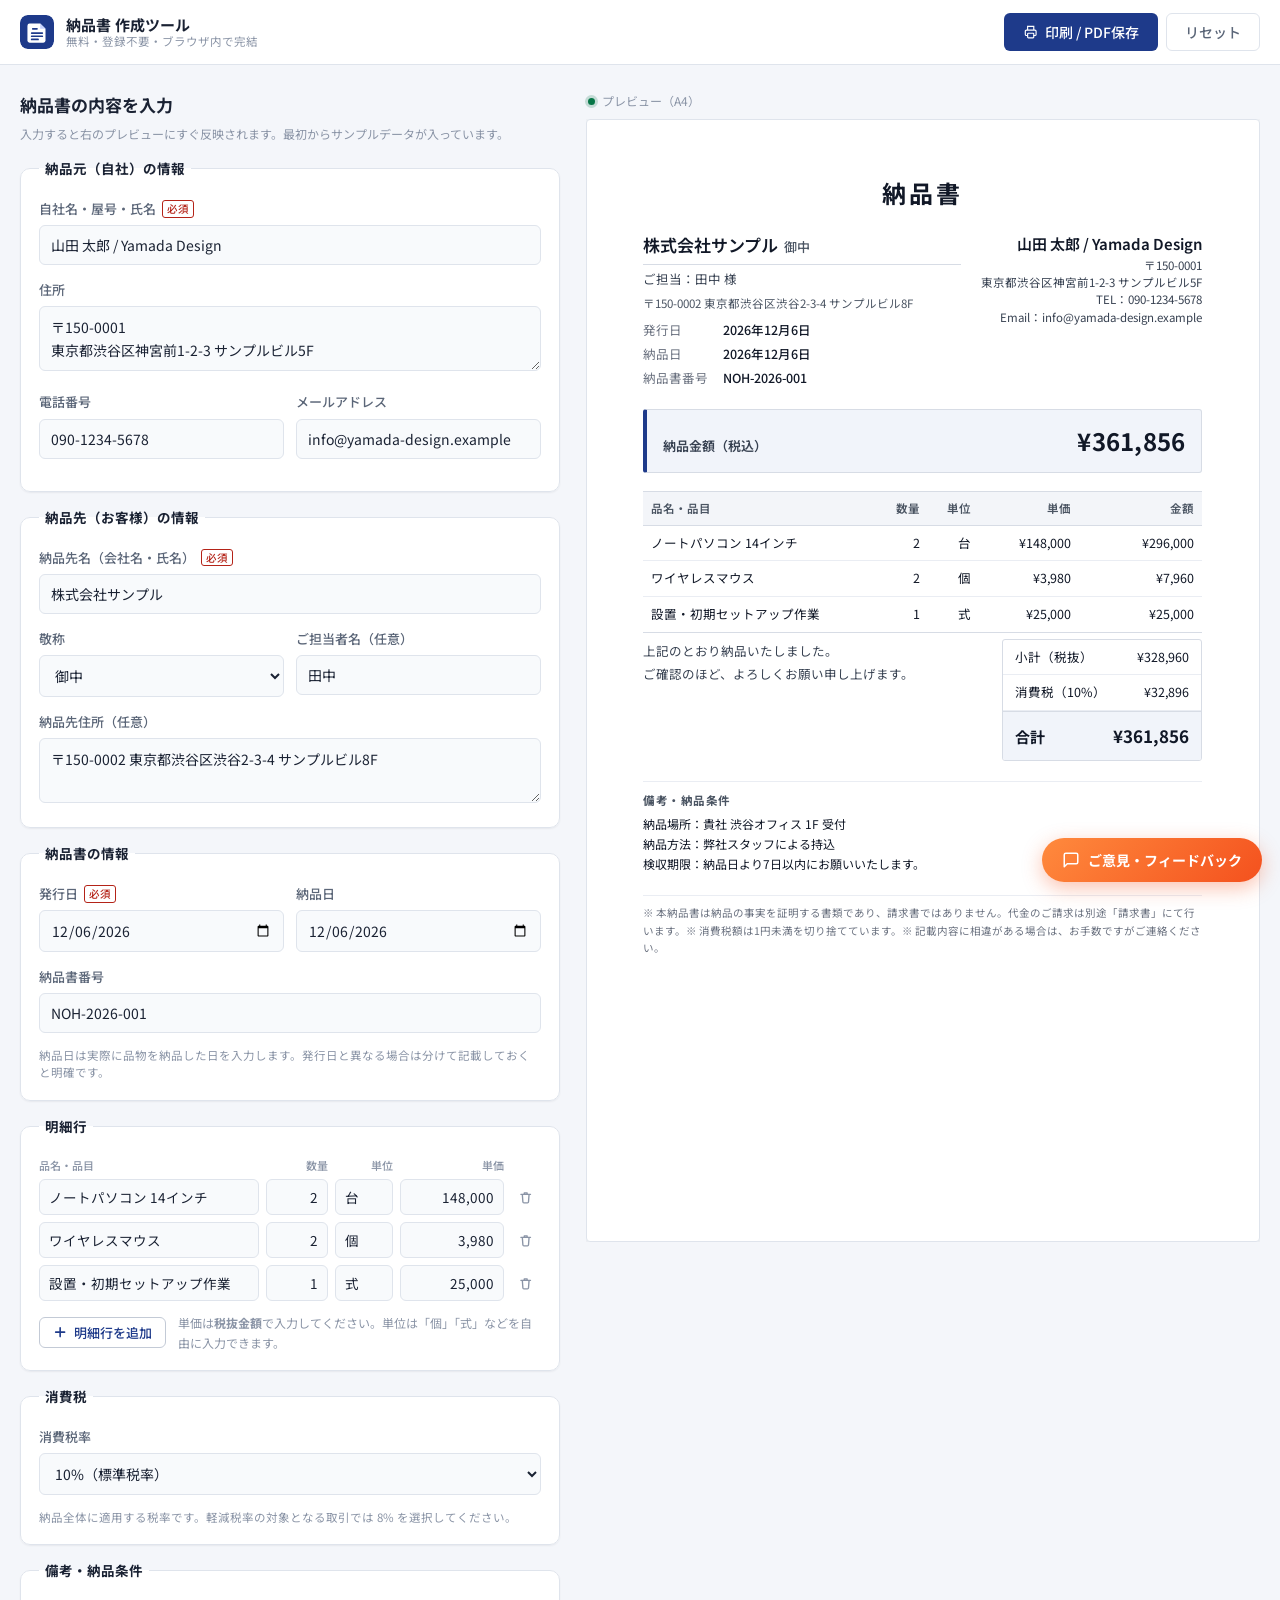
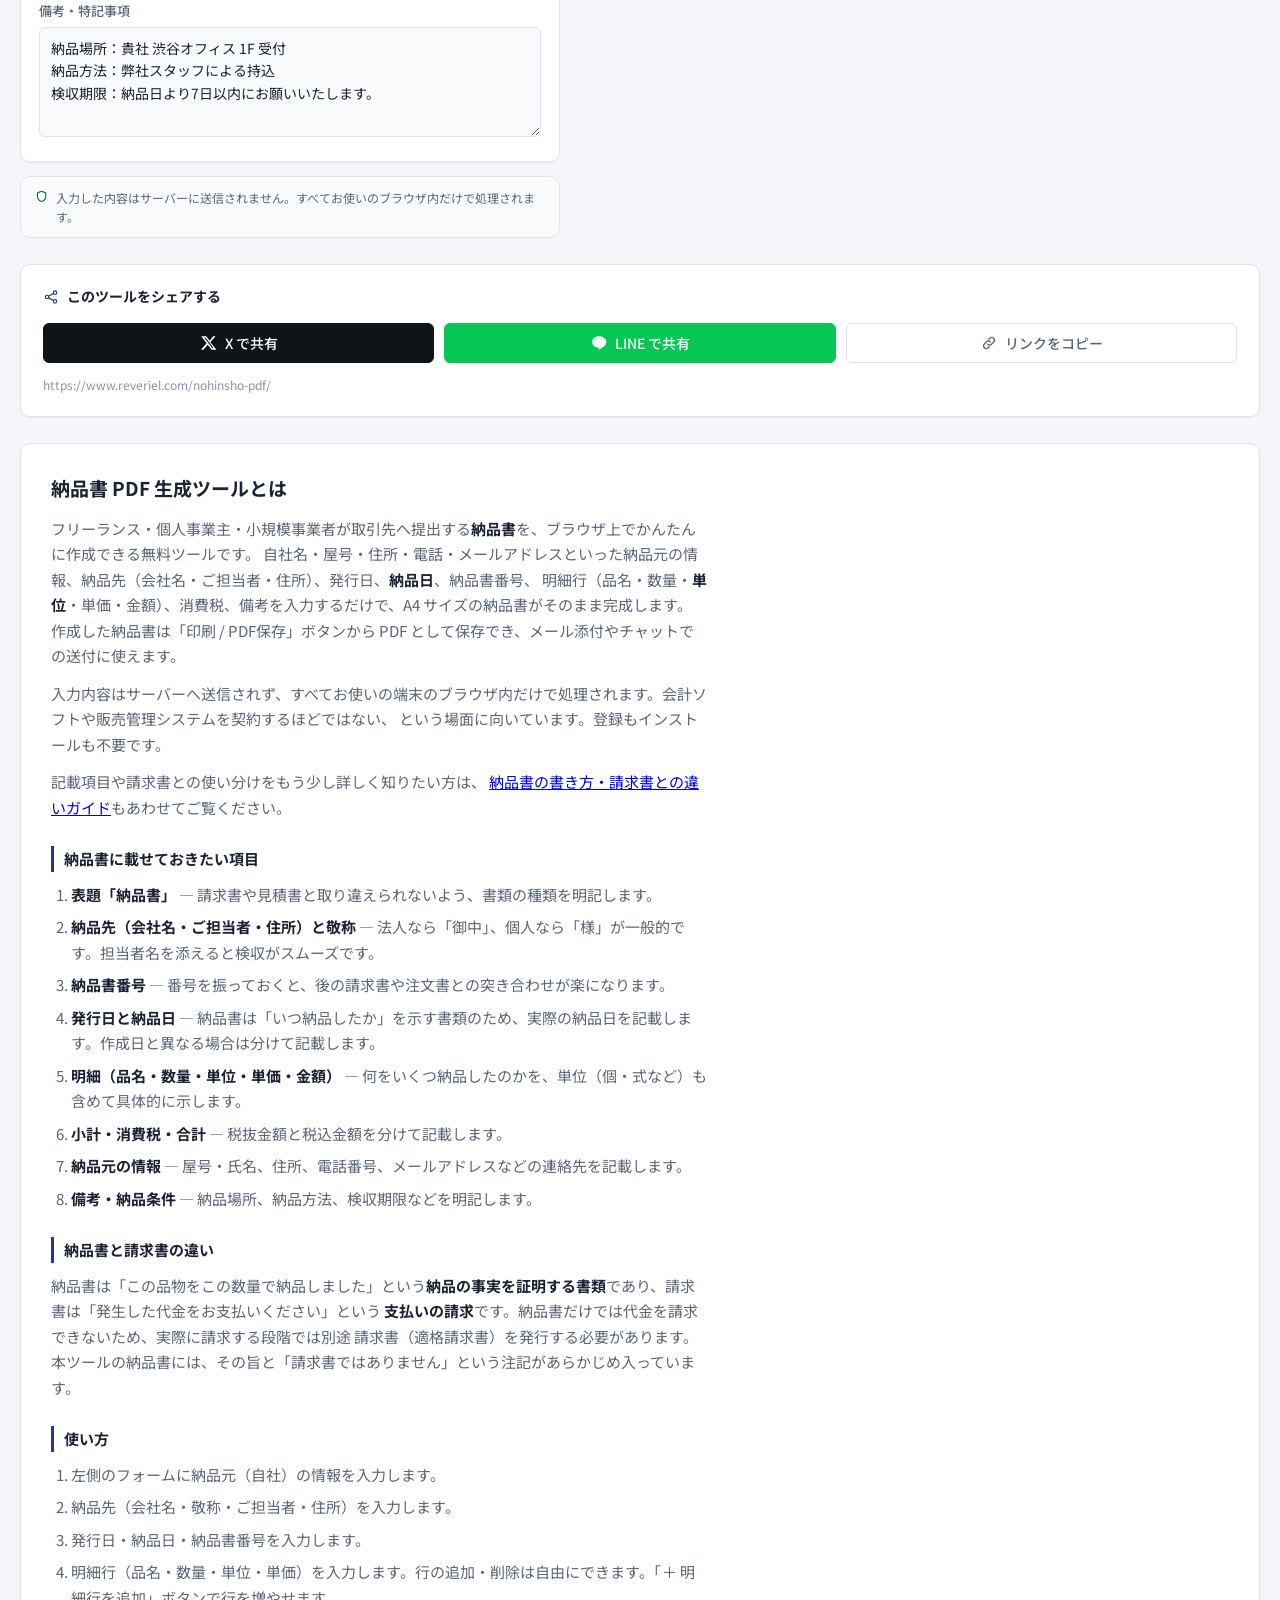
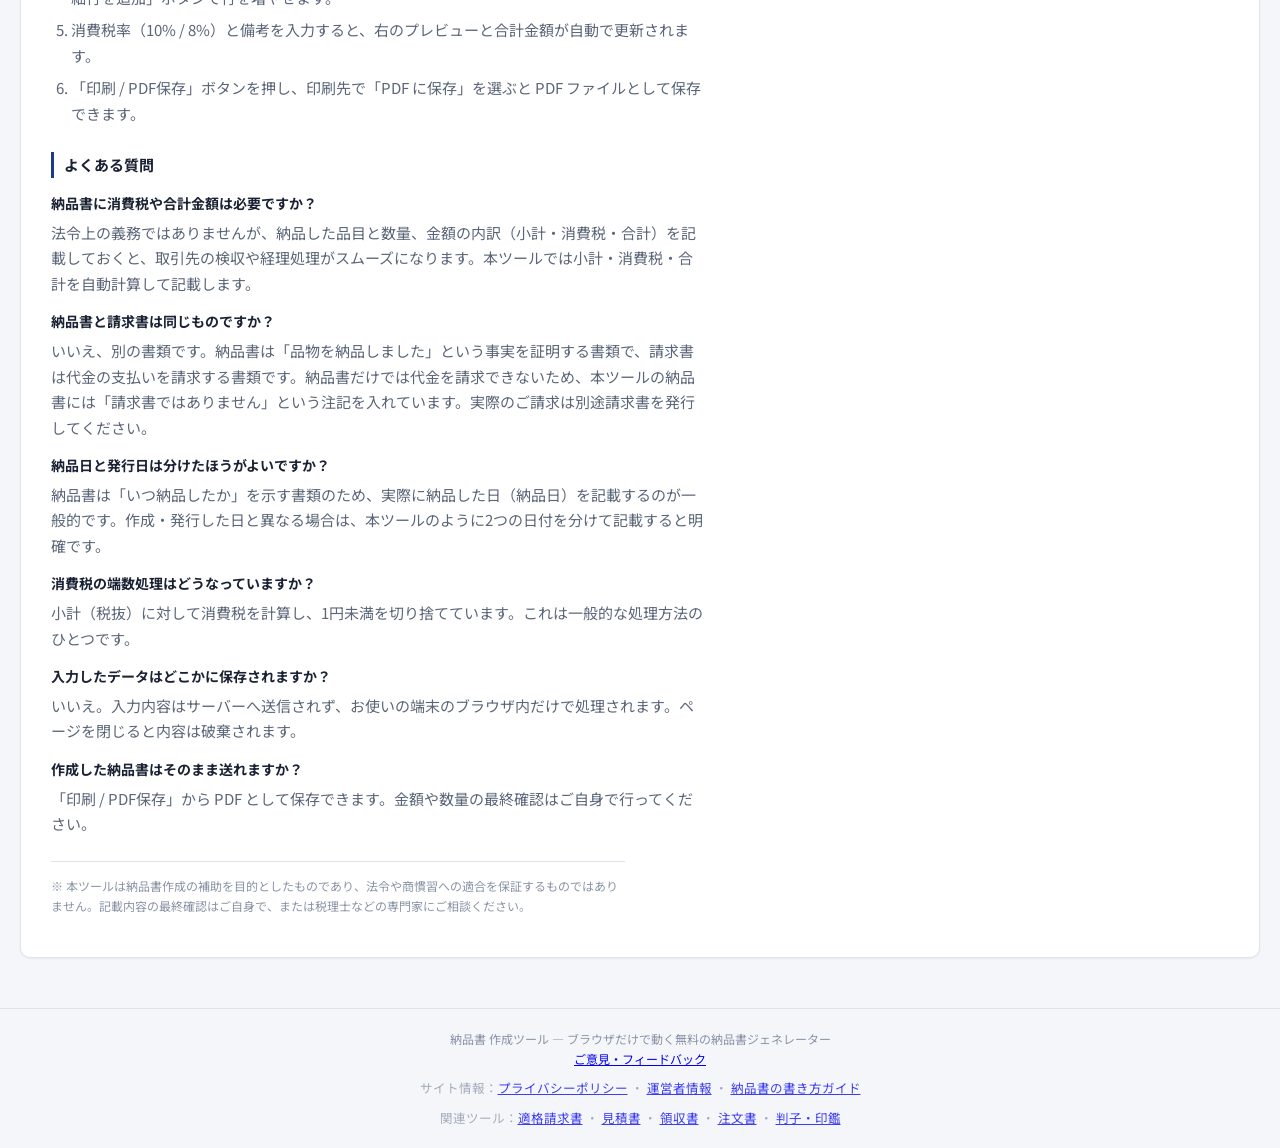
==== index.html @ 134c5771 "PM迭代：补隐私政策/运营者信息/SEO教程页+联盟区块+跨站CTA按钮配色修复" ====
<!DOCTYPE html>
<html lang="ja">
<head>
<meta charset="UTF-8">
<meta name="viewport" content="width=device-width, initial-scale=1">
<title>納品書 PDF 生成ツール｜無料・登録不要・ブラウザだけで作成</title>
<meta name="description" content="フリーランス・個人事業主・小規模事業者向けの納品書（納品書兼請求書ではありません）を無料で作成し、PDF として保存・印刷できるツールです。発行日・納品日・納品書番号・納品先・納品元・明細（品名・数量・単位・単価・金額）・小計・消費税（10% / 8%）・備考を入力するだけで、A4 の納品書がブラウザ内で完成します。登録不要、外部送信なし。">
<meta name="keywords" content="納品書,納品書 テンプレート,納品書 無料,納品書 PDF,納品書 書き方,個人事業主,フリーランス,納品書 フォーマット">
<meta name="robots" content="index, follow">
<link rel="canonical" href="https://www.reveriel.com/nohinsho-pdf/">
<meta property="og:type" content="website">
<meta property="og:title" content="納品書 PDF 生成ツール｜無料・登録不要">
<meta property="og:description" content="納品日・納品書番号・明細（数量・単位・単価）・消費税まで対応した納品書を無料で作成し、PDF 保存できます。ブラウザ内で完結。">
<meta property="og:locale" content="ja_JP">
<meta property="og:image" content="https://www.reveriel.com/nohinsho-pdf/og-image.png">
<meta property="og:image:width" content="1200">
<meta property="og:image:height" content="630">
<meta name="twitter:card" content="summary_large_image">
<meta name="twitter:image" content="https://www.reveriel.com/nohinsho-pdf/og-image.png">
<link rel="preconnect" href="https://fonts.googleapis.com">
<link rel="preconnect" href="https://fonts.gstatic.com" crossorigin>
<link href="https://fonts.googleapis.com/css2?family=Noto+Sans+JP:wght@400;500;700&display=swap" rel="stylesheet">
<link rel="icon" href="data:image/svg+xml,%3Csvg xmlns='http://www.w3.org/2000/svg' viewBox='0 0 32 32'%3E%3Crect width='32' height='32' rx='7' fill='%231e3a8a'/%3E%3Cpath d='M9 8h10l5 5v11a2 2 0 0 1-2 2H9a2 2 0 0 1-2-2V10a2 2 0 0 1 2-2z' fill='%23ffffff'/%3E%3Cpath d='M19 8v5h5' fill='%23c7d2fe'/%3E%3Cg stroke='%231e3a8a' stroke-width='1.6' stroke-linecap='round'%3E%3Cpath d='M12 13h4M11 17h10M11 20h10M11 23h6'/%3E%3C/g%3E%3C/svg%3E">
<link rel="stylesheet" href="style.css">
<!-- Cloudflare Web Analytics --><script type='module' src='https://static.cloudflareinsights.com/beacon.min.js' data-cf-beacon='{"token": "6fc01bf3ac5e457ba1bd16b91e5b653e"}'></script><!-- End Cloudflare Web Analytics -->
<script type="application/ld+json">
{
  "@context": "https://schema.org",
  "@graph": [
    {
      "@type": "WebApplication",
      "name": "納品書 PDF 生成ツール",
      "applicationCategory": "BusinessApplication",
      "operatingSystem": "Web",
      "description": "フリーランス・個人事業主・小規模事業者向けの納品書をブラウザ上で作成し、A4 の PDF として保存・印刷できる無料ツールです。",
      "offers": { "@type": "Offer", "price": "0", "priceCurrency": "JPY" },
      "featureList": [
        "発行日・納品日・納品書番号の記載",
        "納品先（会社名・担当者・住所）と納品元（自社）の記載",
        "明細行の追加・削除と自動計算（品名・数量・単位・単価・金額）",
        "消費税率 10% / 8%（軽減税率）の切り替え",
        "A4 縦の印刷・PDF 保存",
        "入力内容はブラウザ内のみで処理"
      ],
      "inLanguage": "ja"
    },
    {
      "@type": "FAQPage",
      "mainEntity": [
        {
          "@type": "Question",
          "name": "納品書に消費税や合計金額は必要ですか？",
          "acceptedAnswer": {
            "@type": "Answer",
            "text": "法令上の義務ではありませんが、納品した品目と数量、金額の内訳（小計・消費税・合計）を記載しておくと、取引先の検収や経理処理がスムーズになります。本ツールでは小計・消費税・合計を自動計算して記載します。"
          }
        },
        {
          "@type": "Question",
          "name": "納品書と請求書は同じものですか？",
          "acceptedAnswer": {
            "@type": "Answer",
            "text": "いいえ、別の書類です。納品書は「品物を納品しました」という事実を証明する書類で、請求書は「代金をお支払いください」という支払いの請求書です。納品書だけでは代金を請求できないため、本ツールの納品書には「請求書ではありません」という注記を入れています。実際のご請求は別途請求書を発行してください。"
          }
        },
        {
          "@type": "Question",
          "name": "納品日と発行日は分けたほうがよいですか？",
          "acceptedAnswer": {
            "@type": "Answer",
            "text": "納品書は「いつ納品したか」を示す書類のため、実際に納品した日（納品日）を記載するのが一般的です。書類を作成・発行した日（発行日）と異なる場合は、本ツールのように2つの日付を分けて記載すると明確です。"
          }
        },
        {
          "@type": "Question",
          "name": "消費税の端数処理はどうなっていますか？",
          "acceptedAnswer": {
            "@type": "Answer",
            "text": "小計（税抜）に対して消費税を計算し、1円未満を切り捨てています。これは一般的な処理方法のひとつです。"
          }
        },
        {
          "@type": "Question",
          "name": "入力した内容はサーバーに送信されますか？",
          "acceptedAnswer": {
            "@type": "Answer",
            "text": "いいえ。入力内容はサーバーへ送信されず、お使いの端末のブラウザ内だけで処理されます。ページを閉じると内容は破棄されます。"
          }
        }
      ]
    }
  ]
}
</script>
</head>
<body>

<header class="site-header no-print">
  <div class="wrap header-inner">
    <div class="brand">
      <svg class="brand-mark" viewBox="0 0 32 32" aria-hidden="true">
        <rect width="32" height="32" rx="7" fill="currentColor"/>
        <path d="M9 8h10l5 5v11a2 2 0 0 1-2 2H9a2 2 0 0 1-2-2V10a2 2 0 0 1 2-2z" fill="#fff"/>
        <path d="M19 8v5h5" fill="#c7d2fe"/>
        <g stroke="currentColor" stroke-width="1.6" stroke-linecap="round">
          <path d="M12 13h4M11 17h10M11 20h10M11 23h6"/>
        </g>
      </svg>
      <div class="brand-text">
        <strong>納品書 作成ツール</strong>
        <span>無料・登録不要・ブラウザ内で完結</span>
      </div>
    </div>

    <div class="header-actions">
      <button type="button" class="btn btn-primary" id="printBtn">
        <svg viewBox="0 0 20 20" aria-hidden="true" class="ic">
          <path d="M6 7V3h8v4M6 15H4.5A1.5 1.5 0 0 1 3 13.5v-4A1.5 1.5 0 0 1 4.5 8h11A1.5 1.5 0 0 1 17 9.5v4a1.5 1.5 0 0 1-1.5 1.5H14" fill="none" stroke="currentColor" stroke-width="1.5" stroke-linecap="round"/>
          <rect x="6" y="12" width="8" height="6" rx="1" fill="none" stroke="currentColor" stroke-width="1.5"/>
        </svg>
        印刷 / PDF保存
      </button>
      <button type="button" class="btn btn-ghost" id="resetBtn">リセット</button>
    </div>
  </div>
</header>

<main class="wrap layout">

  <!-- ============ 入力フォーム ============ -->
  <section class="pane form-pane no-print" aria-label="入力フォーム">
    <div class="pane-head">
      <h2>納品書の内容を入力</h2>
      <p class="hint">入力すると右のプレビューにすぐ反映されます。最初からサンプルデータが入っています。</p>
    </div>

    <form id="deliveryForm" autocomplete="off" novalidate>

      <datalist id="unitOptions">
        <option value="個"></option>
        <option value="本"></option>
        <option value="枚"></option>
        <option value="箱"></option>
        <option value="台"></option>
        <option value="式"></option>
        <option value="セット"></option>
        <option value="袋"></option>
        <option value="kg"></option>
        <option value="m"></option>
        <option value="時間"></option>
        <option value="日"></option>
      </datalist>

      <fieldset class="card">
        <legend>納品元（自社）の情報</legend>

        <div class="field">
          <label for="issuerName">自社名・屋号・氏名<span class="req">必須</span></label>
          <input type="text" id="issuerName" name="issuerName" placeholder="例：山田 太郎 / Yamada Design">
        </div>

        <div class="field">
          <label for="issuerAddress">住所</label>
          <textarea id="issuerAddress" name="issuerAddress" rows="2" placeholder="例：〒150-0001 東京都渋谷区神宮前1-2-3 サンプルビル5F"></textarea>
        </div>

        <div class="grid-2">
          <div class="field">
            <label for="issuerPhone">電話番号</label>
            <input type="text" id="issuerPhone" name="issuerPhone" inputmode="tel" placeholder="例：090-1234-5678">
          </div>
          <div class="field">
            <label for="issuerEmail">メールアドレス</label>
            <input type="text" id="issuerEmail" name="issuerEmail" inputmode="email" spellcheck="false" placeholder="例：info@example.com">
          </div>
        </div>
      </fieldset>

      <fieldset class="card">
        <legend>納品先（お客様）の情報</legend>

        <div class="field">
          <label for="clientName">納品先名（会社名・氏名）<span class="req">必須</span></label>
          <input type="text" id="clientName" name="clientName" placeholder="例：株式会社サンプル">
        </div>

        <div class="grid-2">
          <div class="field">
            <label for="clientHonorific">敬称</label>
            <select id="clientHonorific" name="clientHonorific">
              <option value="御中" selected>御中</option>
              <option value="様">様</option>
              <option value="">（付けない）</option>
            </select>
          </div>
          <div class="field">
            <label for="clientContact">ご担当者名（任意）</label>
            <input type="text" id="clientContact" name="clientContact" placeholder="例：田中">
          </div>
        </div>

        <div class="field">
          <label for="clientAddress">納品先住所（任意）</label>
          <textarea id="clientAddress" name="clientAddress" rows="2" placeholder="例：〒150-0002 東京都渋谷区渋谷2-3-4 サンプルビル8F"></textarea>
        </div>
      </fieldset>

      <fieldset class="card">
        <legend>納品書の情報</legend>

        <div class="grid-2">
          <div class="field">
            <label for="issueDate">発行日<span class="req">必須</span></label>
            <input type="date" id="issueDate" name="issueDate">
          </div>
          <div class="field">
            <label for="deliveryDate">納品日</label>
            <input type="date" id="deliveryDate" name="deliveryDate">
          </div>
        </div>

        <div class="field">
          <label for="docNo">納品書番号</label>
          <input type="text" id="docNo" name="docNo" spellcheck="false" placeholder="例：NOH-2026-001">
        </div>
        <p class="help">納品日は実際に品物を納品した日を入力します。発行日と異なる場合は分けて記載しておくと明確です。</p>
      </fieldset>

      <fieldset class="card">
        <legend>明細行</legend>

        <div class="rows-head" aria-hidden="true">
          <span class="c-name">品名・品目</span>
          <span class="c-qty">数量</span>
          <span class="c-unit">単位</span>
          <span class="c-price">単価</span>
          <span class="c-del"></span>
        </div>

        <div id="rowsContainer" class="rows"></div>

        <div class="rows-actions">
          <button type="button" class="btn btn-outline btn-sm" id="addRowBtn">
            <svg viewBox="0 0 16 16" aria-hidden="true" class="ic"><path d="M8 3v10M3 8h10" fill="none" stroke="currentColor" stroke-width="1.8" stroke-linecap="round"/></svg>
            明細行を追加
          </button>
          <p class="hint">単価は<strong>税抜金額</strong>で入力してください。単位は「個」「式」などを自由に入力できます。</p>
        </div>
      </fieldset>

      <fieldset class="card">
        <legend>消費税</legend>

        <div class="field">
          <label for="taxRate">消費税率</label>
          <select id="taxRate" name="taxRate">
            <option value="10" selected>10%（標準税率）</option>
            <option value="8">8%（軽減税率）</option>
          </select>
        </div>
        <p class="help">納品全体に適用する税率です。軽減税率の対象となる取引では 8% を選択してください。</p>
      </fieldset>

      <fieldset class="card">
        <legend>備考・納品条件</legend>

        <div class="field">
          <label for="notes">備考・特記事項</label>
          <textarea id="notes" name="notes" rows="4" placeholder="例：納品場所：貴社 1F 受付&#10;検収期限：納品日より7日以内"></textarea>
        </div>
      </fieldset>

      <p class="privacy-note">
        <svg viewBox="0 0 16 16" aria-hidden="true" class="ic"><path d="M8 1.5 3 3.5v4c0 3 2.1 5.6 5 6.5 2.9-.9 5-3.5 5-6.5v-4L8 1.5z" fill="none" stroke="currentColor" stroke-width="1.4" stroke-linejoin="round"/></svg>
        入力した内容はサーバーに送信されません。すべてお使いのブラウザ内だけで処理されます。
      </p>
    </form>
  </section>

  <!-- ============ プレビュー / 印刷対象 ============ -->
  <section class="pane preview-pane" aria-label="プレビュー">
    <div class="preview-bar no-print">
      <span class="dot"></span> プレビュー（A4）
    </div>

    <div class="paper-wrap">
      <article class="paper" id="paper">
        <h1 class="doc-title">納品書</h1>

        <header class="doc-head">
          <div class="doc-head-left">
            <p class="doc-to">
              <span class="client-name" id="pvClientName">株式会社サンプル</span><span class="honorific" id="pvHonorific">御中</span>
            </p>
            <p class="doc-contact" id="pvContactLine" hidden>ご担当：<span id="pvContact"></span> 様</p>
            <p class="doc-address" id="pvClientAddress" hidden></p>
            <p class="doc-meta-line">
              <span class="meta-label">発行日</span>
              <span id="pvDate"></span>
            </p>
            <p class="doc-meta-line" id="pvDeliveryLine" hidden>
              <span class="meta-label">納品日</span>
              <span id="pvDelivery"></span>
            </p>
            <p class="doc-meta-line" id="pvNoLine" hidden>
              <span class="meta-label">納品書番号</span>
              <span id="pvNo"></span>
            </p>
          </div>

          <div class="doc-head-right">
            <p class="issuer-name" id="pvIssuerName">山田 太郎</p>
            <p class="issuer-meta" id="pvIssuerAddress" hidden></p>
            <p class="issuer-meta" id="pvIssuerPhone" hidden></p>
            <p class="issuer-meta" id="pvIssuerEmail" hidden></p>
          </div>
        </header>

        <div class="total-banner">
          <span class="total-label">納品金額（税込）</span>
          <span class="total-value" id="pvTotal">¥0</span>
        </div>

        <table class="items-table">
          <thead>
            <tr>
              <th class="th-name">品名・品目</th>
              <th class="th-qty">数量</th>
              <th class="th-unit">単位</th>
              <th class="th-price">単価</th>
              <th class="th-amount">金額</th>
            </tr>
          </thead>
          <tbody id="pvItems"></tbody>
        </table>

        <div class="summary">
          <div class="summary-note">
            <p class="summary-lead">上記のとおり納品いたしました。<br>ご確認のほど、よろしくお願い申し上げます。</p>
          </div>

          <div class="summary-totals">
            <div class="sum-row">
              <span>小計（税抜）</span>
              <span class="num" id="pvSubtotal">¥0</span>
            </div>
            <div class="sum-row">
              <span id="pvTaxLabel">消費税（10%）</span>
              <span class="num" id="pvTaxTotal">¥0</span>
            </div>
            <div class="sum-row sum-grand">
              <span>合計</span>
              <span class="num" id="pvGrand">¥0</span>
            </div>
          </div>
        </div>

        <footer class="doc-foot">
          <div class="foot-block" id="pvNotesBlock" hidden>
            <h2 class="foot-title">備考・納品条件</h2>
            <p class="foot-body" id="pvNotes"></p>
          </div>
        </footer>

        <p class="paper-footnote" id="pvPaperNote" hidden></p>
      </article>
    </div>
  </section>

  <!-- ============ シェア（バイラル導線） ============ -->
  <section class="share-block no-print" id="shareBlock" aria-label="share">
    <p class="share-block-title">
      <svg viewBox="0 0 24 24" fill="none" stroke="currentColor" stroke-width="1.7" stroke-linecap="round" stroke-linejoin="round" aria-hidden="true"><circle cx="18" cy="5.5" r="2.6"/><circle cx="6" cy="12" r="2.6"/><circle cx="18" cy="18.5" r="2.6"/><path d="M8.3 10.8 15.7 6.7M8.3 13.2l7.4 4.1"/></svg>
      <span>このツールをシェアする</span>
    </p>
    <div class="share-row">
      <button class="btn share-btn share-x" id="shareXBtn" type="button" aria-label="X">
        <svg class="share-logo" viewBox="0 0 24 24" fill="currentColor" aria-hidden="true"><path d="M17.53 3h3.24l-7.08 8.09L22 21h-6.52l-5.11-6.68L4.53 21H1.29l7.57-8.66L1.6 3h6.69l4.62 6.1L17.53 3Zm-1.14 16.06h1.8L7.7 4.85H5.77l10.62 14.21Z"/></svg>
        <span>X で共有</span>
      </button>
      <button class="btn share-btn share-line" id="shareLineBtn" type="button" aria-label="LINE">
        <svg class="share-logo" viewBox="0 0 24 24" fill="currentColor" aria-hidden="true"><path d="M12 3C6.9 3 2.8 6.4 2.8 10.6c0 3.77 3.35 6.93 7.88 7.53.31.07.73.2.83.47.1.24.06.62.03.87l-.13.83c-.04.24-.19.94.82.51 1.01-.42 5.44-3.2 7.42-5.48 1.37-1.47 2.13-2.96 2.13-4.73C21.78 6.4 17.1 3 12 3Z"/></svg>
        <span>LINE で共有</span>
      </button>
      <button class="btn share-btn share-copy" id="shareCopyBtn" type="button" aria-label="copy link">
        <svg class="share-logo" viewBox="0 0 24 24" fill="none" stroke="currentColor" stroke-width="1.8" stroke-linecap="round" stroke-linejoin="round" aria-hidden="true"><path d="M10.2 13.7a3.6 3.6 0 0 0 5.1 0l2.9-2.9a3.6 3.6 0 0 0-5.1-5.1l-1.4 1.4"/><path d="M13.8 10.3a3.6 3.6 0 0 0-5.1 0l-2.9 2.9a3.6 3.6 0 0 0 5.1 5.1l1.4-1.4"/></svg>
        <span id="shareCopyLabel">リンクをコピー</span>
      </button>
    </div>
    <p class="share-url" id="shareUrlText"></p>
  </section>

  <!-- ============ SEO 説明文 ============ -->
  <section class="seo no-print" aria-label="ツールについて">
    <h2>納品書 PDF 生成ツールとは</h2>
    <p>
      フリーランス・個人事業主・小規模事業者が取引先へ提出する<strong>納品書</strong>を、ブラウザ上でかんたんに作成できる無料ツールです。
      自社名・屋号・住所・電話・メールアドレスといった納品元の情報、納品先（会社名・ご担当者・住所）、発行日、<strong>納品日</strong>、納品書番号、
      明細行（品名・数量・<strong>単位</strong>・単価・金額）、消費税、備考を入力するだけで、A4 サイズの納品書がそのまま完成します。
      作成した納品書は「印刷 / PDF保存」ボタンから PDF として保存でき、メール添付やチャットでの送付に使えます。
    </p>
    <p>
      入力内容はサーバーへ送信されず、すべてお使いの端末のブラウザ内だけで処理されます。会計ソフトや販売管理システムを契約するほどではない、
      という場面に向いています。登録もインストールも不要です。
    </p>
    <p>
      記載項目や請求書との使い分けをもう少し詳しく知りたい方は、
      <a href="kakikata.html">納品書の書き方・請求書との違いガイド</a>もあわせてご覧ください。
    </p>

    <h3>納品書に載せておきたい項目</h3>
    <ol class="seo-list">
      <li><strong>表題「納品書」</strong> — 請求書や見積書と取り違えられないよう、書類の種類を明記します。</li>
      <li><strong>納品先（会社名・ご担当者・住所）と敬称</strong> — 法人なら「御中」、個人なら「様」が一般的です。担当者名を添えると検収がスムーズです。</li>
      <li><strong>納品書番号</strong> — 番号を振っておくと、後の請求書や注文書との突き合わせが楽になります。</li>
      <li><strong>発行日と納品日</strong> — 納品書は「いつ納品したか」を示す書類のため、実際の納品日を記載します。作成日と異なる場合は分けて記載します。</li>
      <li><strong>明細（品名・数量・単位・単価・金額）</strong> — 何をいくつ納品したのかを、単位（個・式など）も含めて具体的に示します。</li>
      <li><strong>小計・消費税・合計</strong> — 税抜金額と税込金額を分けて記載します。</li>
      <li><strong>納品元の情報</strong> — 屋号・氏名、住所、電話番号、メールアドレスなどの連絡先を記載します。</li>
      <li><strong>備考・納品条件</strong> — 納品場所、納品方法、検収期限などを明記します。</li>
    </ol>

    <h3>納品書と請求書の違い</h3>
    <p>
      納品書は「この品物をこの数量で納品しました」という<strong>納品の事実を証明する書類</strong>であり、請求書は「発生した代金をお支払いください」という
      <strong>支払いの請求</strong>です。納品書だけでは代金を請求できないため、実際に請求する段階では別途 請求書（適格請求書）を発行する必要があります。
      本ツールの納品書には、その旨と「請求書ではありません」という注記があらかじめ入っています。
    </p>

    <h3>使い方</h3>
    <ol class="seo-list">
      <li>左側のフォームに納品元（自社）の情報を入力します。</li>
      <li>納品先（会社名・敬称・ご担当者・住所）を入力します。</li>
      <li>発行日・納品日・納品書番号を入力します。</li>
      <li>明細行（品名・数量・単位・単価）を入力します。行の追加・削除は自由にできます。「＋ 明細行を追加」ボタンで行を増やせます。</li>
      <li>消費税率（10% / 8%）と備考を入力すると、右のプレビューと合計金額が自動で更新されます。</li>
      <li>「印刷 / PDF保存」ボタンを押し、印刷先で「PDF に保存」を選ぶと PDF ファイルとして保存できます。</li>
    </ol>

    <h3 id="faqTitle">よくある質問</h3>
    <dl class="faq">
      <dt>納品書に消費税や合計金額は必要ですか？</dt>
      <dd>法令上の義務ではありませんが、納品した品目と数量、金額の内訳（小計・消費税・合計）を記載しておくと、取引先の検収や経理処理がスムーズになります。本ツールでは小計・消費税・合計を自動計算して記載します。</dd>

      <dt>納品書と請求書は同じものですか？</dt>
      <dd>いいえ、別の書類です。納品書は「品物を納品しました」という事実を証明する書類で、請求書は代金の支払いを請求する書類です。納品書だけでは代金を請求できないため、本ツールの納品書には「請求書ではありません」という注記を入れています。実際のご請求は別途請求書を発行してください。</dd>

      <dt>納品日と発行日は分けたほうがよいですか？</dt>
      <dd>納品書は「いつ納品したか」を示す書類のため、実際に納品した日（納品日）を記載するのが一般的です。作成・発行した日と異なる場合は、本ツールのように2つの日付を分けて記載すると明確です。</dd>

      <dt>消費税の端数処理はどうなっていますか？</dt>
      <dd>小計（税抜）に対して消費税を計算し、1円未満を切り捨てています。これは一般的な処理方法のひとつです。</dd>

      <dt>入力したデータはどこかに保存されますか？</dt>
      <dd>いいえ。入力内容はサーバーへ送信されず、お使いの端末のブラウザ内だけで処理されます。ページを閉じると内容は破棄されます。</dd>

      <dt>作成した納品書はそのまま送れますか？</dt>
      <dd>「印刷 / PDF保存」から PDF として保存できます。金額や数量の最終確認はご自身で行ってください。</dd>
    </dl>

    <p class="disclaimer">
      ※ 本ツールは納品書作成の補助を目的としたものであり、法令や商慣習への適合を保証するものではありません。記載内容の最終確認はご自身で、または税理士などの専門家にご相談ください。
    </p>
  </section>
</main>

<footer class="site-footer no-print">
  <div class="wrap">
    <p>納品書 作成ツール — ブラウザだけで動く無料の納品書ジェネレーター</p>
    <p><a href="https://docs.google.com/forms/d/e/1FAIpQLSfHGUfgAlViT3TFiVtJi_EpJ4ioUpd9oGyaJ7rehEV-gBH_PA/viewform?usp=pp_url&amp;entry.1745177199=%E7%B4%8D%E5%93%81%E6%9B%B8" target="_blank" rel="noopener">ご意見・フィードバック</a></p>
    <p style="margin-top:8px;font-size:12.5px;opacity:.75;">サイト情報：<a href="privacy.html">プライバシーポリシー</a> ・ <a href="company.html">運営者情報</a> ・ <a href="kakikata.html">納品書の書き方ガイド</a></p>
    <p style="margin-top:8px;font-size:12.5px;opacity:.75;">関連ツール：<a href="https://www.reveriel.com/japan-invoice-pdf/">適格請求書</a> ・ <a href="https://www.reveriel.com/mitsumori-pdf/">見積書</a> ・ <a href="https://www.reveriel.com/ryoshusho-pdf/">領収書</a> ・ <a href="https://www.reveriel.com/chumonsho-pdf/">注文書</a> ・ <a href="https://www.reveriel.com/hanko-generator/">判子・印鑑</a></p>
  </div>
</footer>

<script src="script.js"></script>
<!-- フィードバックFAB（右下固定・常時表示） -->
<a href="https://docs.google.com/forms/d/e/1FAIpQLSfHGUfgAlViT3TFiVtJi_EpJ4ioUpd9oGyaJ7rehEV-gBH_PA/viewform?usp=pp_url&amp;entry.1745177199=%E7%B4%8D%E5%93%81%E6%9B%B8" target="_blank" rel="noopener" class="feedback-fab" aria-label="ご意見・フィードバックを送る">
  <svg viewBox="0 0 24 24" fill="none" stroke="currentColor" stroke-width="2" stroke-linecap="round" stroke-linejoin="round" aria-hidden="true"><path d="M21 15a2 2 0 0 1-2 2H7l-4 4V5a2 2 0 0 1 2-2h14a2 2 0 0 1 2 2z"/></svg>
  <span>ご意見・フィードバック</span>
</a>
</body>
</html>
---- style.css ----
/* =========================================================
   納品書 作成ツール — style.css
   （見積書・適格請求書ツールと同じ配色・A4 排版を踏襲）
   ========================================================= */

:root {
  --c-bg:            #f4f6fa;
  --c-surface:       #ffffff;
  --c-surface-2:     #f8fafc;
  --c-border:        #dfe4ec;
  --c-border-strong: #c3cad6;
  --c-text:          #1a2233;
  --c-text-muted:    #5b6678;
  --c-text-faint:    #8a94a6;
  --c-accent:        #1e3a8a;
  --c-accent-soft:   #e8edf9;
  --c-accent-hover:  #16295f;
  --c-danger:        #b42318;
  --c-danger-soft:   #fef3f2;
  --c-success:       #067647;
  --c-focus:         #4f7cf7;

  --paper-bg:        #ffffff;
  --paper-ink:       #111827;
  --paper-line:      #d7dce5;
  --paper-line-soft: #eaedf3;
  --paper-accent:    #1e3a8a;

  --radius:    10px;
  --radius-sm: 6px;
  --shadow-sm: 0 1px 2px rgba(16, 24, 40, .06);
  --shadow-lg: 0 4px 24px rgba(16, 24, 40, .10);

  --font: "Noto Sans JP", -apple-system, BlinkMacSystemFont, "Hiragino Kaku Gothic ProN",
          "Hiragino Sans", "Yu Gothic", Meiryo, sans-serif;
}

@media (prefers-color-scheme: dark) {
  :root {
    --c-bg:            #10141c;
    --c-surface:       #18202c;
    --c-surface-2:     #1e2733;
    --c-border:        #2c3644;
    --c-border-strong: #3d4a5c;
    --c-text:          #e8ecf3;
    --c-text-muted:    #a2adbe;
    --c-text-faint:    #7d8899;
    --c-accent:        #7f9bf5;
    --c-accent-soft:   #1e2a45;
    --c-accent-hover:  #9db3f8;
    --c-danger:        #f4746a;
    --c-danger-soft:   #33191a;
    --c-success:       #4ec98b;
    --shadow-sm: 0 1px 2px rgba(0, 0, 0, .4);
    --shadow-lg: 0 4px 24px rgba(0, 0, 0, .5);
  }
}

* { box-sizing: border-box; }

/* `hidden` 属性は UA スタイルの [hidden]{display:none} に依存するため、
   作者スタイルで display を指定した要素では無効になる。確実に効かせる。 */
[hidden] { display: none !important; }

html { -webkit-text-size-adjust: 100%; }

body {
  margin: 0;
  background: var(--c-bg);
  color: var(--c-text);
  font-family: var(--font);
  font-size: 15px;
  line-height: 1.7;
  font-feature-settings: "palt" 0;
}

.wrap {
  width: 100%;
  max-width: 1440px;
  margin-inline: auto;
  padding-inline: 20px;
}

.ic { width: 1.1em; height: 1.1em; flex: none; }

/* ---------------- ヘッダー ---------------- */

.site-header {
  position: sticky;
  top: 0;
  z-index: 30;
  background: var(--c-surface);
  border-bottom: 1px solid var(--c-border);
  backdrop-filter: saturate(180%) blur(8px);
}

.header-inner {
  display: flex;
  align-items: center;
  justify-content: space-between;
  gap: 16px;
  min-height: 64px;
  flex-wrap: wrap;
  padding-block: 10px;
}

.brand { display: flex; align-items: center; gap: 12px; }

.brand-mark {
  width: 34px; height: 34px; flex: none;
  color: var(--c-accent);
  border-radius: 8px;
}

.brand-text { display: flex; flex-direction: column; line-height: 1.3; }
.brand-text strong { font-size: 15px; font-weight: 700; letter-spacing: .01em; }
.brand-text span { font-size: 11.5px; color: var(--c-text-faint); }

.header-actions { display: flex; align-items: center; gap: 8px; }

/* ---------------- ボタン ---------------- */

.btn {
  display: inline-flex;
  align-items: center;
  justify-content: center;
  gap: 7px;
  padding: 10px 18px;
  font-family: inherit;
  font-size: 14px;
  font-weight: 500;
  line-height: 1.2;
  border: 1px solid transparent;
  border-radius: var(--radius-sm);
  cursor: pointer;
  text-decoration: none;
  transition: background-color .15s, border-color .15s, color .15s;
  white-space: nowrap;
}

.btn:focus-visible { outline: 2px solid var(--c-focus); outline-offset: 2px; }

.btn-primary { background: var(--c-accent); color: #fff; }
.btn-primary:hover { background: var(--c-accent-hover); }
@media (prefers-color-scheme: dark) { .btn-primary { color: #0d1220; } }

.btn-ghost {
  background: transparent;
  color: var(--c-text-muted);
  border-color: var(--c-border);
}
.btn-ghost:hover { background: var(--c-surface-2); color: var(--c-text); }

.btn-outline {
  background: var(--c-surface);
  color: var(--c-accent);
  border-color: var(--c-border-strong);
}
.btn-outline:hover { background: var(--c-accent-soft); border-color: var(--c-accent); }

.btn-sm { padding: 7px 13px; font-size: 13px; }

.btn-icon {
  padding: 6px;
  width: 30px; height: 30px;
  background: transparent;
  border-color: transparent;
  color: var(--c-text-faint);
  border-radius: var(--radius-sm);
}
.btn-icon:hover { color: var(--c-danger); background: var(--c-danger-soft); }

/* ---------------- レイアウト ---------------- */

.layout {
  display: grid;
  grid-template-columns: minmax(380px, 1fr) minmax(0, 1.25fr);
  gap: 26px;
  align-items: start;
  padding-block: 26px 40px;
}

@media (max-width: 980px) {
  /* minmax(0,1fr) にしないと、中の要素の min-content 幅で
     グリッドが横に広がってしまう（横スクロールの原因） */
  .layout { grid-template-columns: minmax(0, 1fr); gap: 20px; }
}

.pane { min-width: 0; }

.form-pane { display: flex; flex-direction: column; gap: 14px; }

.pane-head h2 { margin: 0 0 4px; font-size: 17px; font-weight: 700; }
.pane-head .hint { margin: 0; }

/* ---------------- フォーム ---------------- */

.card {
  background: var(--c-surface);
  border: 1px solid var(--c-border);
  border-radius: var(--radius);
  padding: 18px;
  margin: 0 0 14px;
  box-shadow: var(--shadow-sm);
}

.card legend {
  padding: 0 6px;
  font-size: 13.5px;
  font-weight: 700;
  color: var(--c-text);
}

.field { margin-bottom: 14px; }
.field:last-child { margin-bottom: 0; }

.field label {
  display: block;
  font-size: 13px;
  font-weight: 500;
  color: var(--c-text-muted);
  margin-bottom: 5px;
}

.req {
  display: inline-block;
  margin-left: 6px;
  font-size: 10.5px;
  font-weight: 500;
  color: var(--c-danger);
  border: 1px solid currentColor;
  border-radius: 3px;
  padding: 0 4px;
  line-height: 1.5;
  vertical-align: 1px;
}

.grid-2 {
  display: grid;
  grid-template-columns: 1fr 1fr;
  gap: 12px;
}

@media (max-width: 560px) {
  .grid-2 { grid-template-columns: 1fr; gap: 0; }
}

input[type="text"],
input[type="date"],
select,
textarea {
  width: 100%;
  padding: 9px 11px;
  font-family: inherit;
  font-size: 14px;
  color: var(--c-text);
  background: var(--c-surface-2);
  border: 1px solid var(--c-border);
  border-radius: var(--radius-sm);
  transition: border-color .15s, box-shadow .15s, background-color .15s;
}

textarea { resize: vertical; line-height: 1.6; }

input:focus, select:focus, textarea:focus {
  outline: none;
  background: var(--c-surface);
  border-color: var(--c-accent);
  box-shadow: 0 0 0 3px var(--c-accent-soft);
}

.help {
  margin: 5px 0 0;
  font-size: 11.5px;
  color: var(--c-text-faint);
  line-height: 1.5;
}

.hint {
  font-size: 12px;
  color: var(--c-text-faint);
  line-height: 1.6;
}

/* ---------------- 明細行 ---------------- */

.rows-head,
.row {
  display: grid;
  grid-template-columns: minmax(0, 1fr) 62px 58px 104px 30px;
  gap: 7px;
  align-items: center;
}

/* グリッド項目の min-width:auto を解除して、狭い画面でも潰れず縮むようにする */
.rows-head > *,
.row > * { min-width: 0; }

@media (max-width: 560px) {
  .rows-head,
  .row { grid-template-columns: minmax(0, 1fr) 42px 42px 80px 28px; gap: 4px; }
  .row input { padding: 6px 6px; font-size: 12.5px; }
  .rows-head { font-size: 10px; }
}

.rows-head {
  padding: 0 0 5px;
  font-size: 11px;
  color: var(--c-text-faint);
  font-weight: 500;
}

.rows { display: flex; flex-direction: column; gap: 7px; }

.row input { padding: 7px 9px; font-size: 13.5px; }
.row .num { text-align: right; font-variant-numeric: tabular-nums; }

.rows-head .c-qty,
.rows-head .c-unit,
.rows-head .c-price { text-align: right; }

.rows-actions {
  display: flex;
  align-items: center;
  gap: 12px;
  flex-wrap: wrap;
  margin-top: 12px;
}
.rows-actions .hint { margin: 0; flex: 1 1 200px; }

/* ---------------- プレビュー ---------------- */

.preview-pane { position: sticky; top: 88px; }

@media (max-width: 980px) {
  .preview-pane { position: static; }
}

.preview-bar {
  display: flex;
  align-items: center;
  gap: 7px;
  font-size: 12px;
  color: var(--c-text-faint);
  margin-bottom: 8px;
  padding-left: 2px;
}

.preview-bar .dot {
  width: 7px; height: 7px;
  border-radius: 50%;
  background: var(--c-success);
  box-shadow: 0 0 0 3px color-mix(in srgb, var(--c-success) 20%, transparent);
}

.paper-wrap { overflow-x: auto; }

.paper {
  width: 100%;
  max-width: 210mm;
  min-height: 297mm;
  margin-inline: auto;
  padding: 14mm 15mm;
  background: var(--paper-bg);
  color: var(--paper-ink);
  border: 1px solid var(--c-border);
  border-radius: 4px;
  box-shadow: var(--shadow-lg);
  font-size: 12.5px;
  line-height: 1.65;
}

/* 書類タイトル */
.doc-title {
  margin: 0 0 20px;
  font-size: 24px;
  font-weight: 700;
  letter-spacing: .14em;
  text-align: center;
  color: var(--paper-ink);
}

/* 宛先・発行者 */
.doc-head {
  display: flex;
  justify-content: space-between;
  align-items: flex-start;
  gap: 20px;
  margin-bottom: 18px;
}

.doc-head-left { flex: 1 1 auto; min-width: 0; }
.doc-head-right { flex: none; text-align: right; max-width: 45%; }

.doc-to {
  margin: 0 0 8px;
  font-size: 17px;
  font-weight: 600;
  line-height: 1.45;
  border-bottom: 1px solid var(--paper-line);
  padding-bottom: 6px;
}

.client-name { word-break: break-word; }

.honorific {
  margin-left: 6px;
  font-size: 13px;
  font-weight: 500;
  color: #4b5563;
}

.doc-contact {
  margin: -4px 0 6px;
  font-size: 12.5px;
  color: #374151;
  word-break: break-word;
}

.doc-address {
  margin: 0 0 8px;
  font-size: 11.5px;
  color: #4b5563;
  line-height: 1.5;
  white-space: pre-line;
  word-break: break-word;
}

.doc-subject {
  margin: 0 0 8px;
  font-size: 13px;
  font-weight: 600;
  color: #374151;
  word-break: break-word;
}

.doc-meta-line {
  margin: 0 0 3px;
  font-size: 12.5px;
  display: flex;
  gap: 10px;
}

.meta-label {
  color: #6b7280;
  flex: none;
  min-width: 5.6em;
}

.doc-meta-line > span:last-child {
  font-variant-numeric: tabular-nums;
  font-weight: 500;
}

.issuer-name {
  margin: 0 0 3px;
  font-size: 15px;
  font-weight: 600;
  line-height: 1.4;
  word-break: break-word;
}

.issuer-meta {
  margin: 0;
  font-size: 11.5px;
  color: #374151;
  line-height: 1.5;
  white-space: pre-line;
  word-break: break-word;
}

/* お見積金額 */
.total-banner {
  display: flex;
  align-items: baseline;
  justify-content: space-between;
  gap: 16px;
  background: #f1f4fa;
  border: 1px solid var(--paper-line);
  border-left: 4px solid var(--paper-accent);
  border-radius: 3px;
  padding: 11px 16px;
  margin-bottom: 18px;
}

.total-label { font-size: 13px; font-weight: 600; color: #374151; }

.total-value {
  font-size: 24px;
  font-weight: 700;
  letter-spacing: .01em;
  font-variant-numeric: tabular-nums;
  white-space: nowrap;
}

/* 明細テーブル */
.items-table {
  width: 100%;
  border-collapse: collapse;
  font-variant-numeric: tabular-nums;
  margin-bottom: 6px;
}

.items-table th,
.items-table td {
  border-bottom: 1px solid var(--paper-line-soft);
  padding: 7px 8px;
  vertical-align: top;
  text-align: left;
}

.items-table thead th {
  background: #f3f5f9;
  border-top: 1px solid var(--paper-line);
  border-bottom: 1px solid var(--paper-line);
  font-size: 11.5px;
  font-weight: 600;
  color: #4b5563;
  white-space: nowrap;
}

.items-table tbody tr:last-child td { border-bottom: 1px solid var(--paper-line); }

.items-table .th-qty,  .items-table .td-qty,
.items-table .th-unit, .items-table .td-unit,
.items-table .th-price, .items-table .td-price,
.items-table .th-amount, .items-table .td-amount { text-align: right; }

.th-name { width: auto; min-width: 42%; }
.th-qty { width: 9%; }
.th-unit { width: 9%; }
.th-price { width: 18%; }
.th-amount { width: 22%; }

.item-name { word-break: break-word; }

/* 内訳 + 合計 */
.summary {
  display: grid;
  grid-template-columns: 1fr minmax(200px, 15.5em);
  gap: 18px;
  align-items: start;
  margin-bottom: 20px;
}

@media (max-width: 560px) {
  .summary { grid-template-columns: 1fr; gap: 12px; }
}

.summary-lead {
  margin: 0;
  font-size: 12.5px;
  color: #374151;
  line-height: 1.9;
}

.summary-totals {
  border: 1px solid var(--paper-line);
  border-radius: 3px;
  overflow: hidden;
}

.sum-row {
  display: flex;
  justify-content: space-between;
  align-items: baseline;
  gap: 12px;
  padding: 7px 12px;
  font-size: 12.5px;
  border-bottom: 1px solid var(--paper-line-soft);
}

.sum-row:last-child { border-bottom: 0; }

.sum-row .num { font-variant-numeric: tabular-nums; white-space: nowrap; }

.sum-grand {
  background: #f1f4fa;
  border-top: 1px solid var(--paper-line);
  font-size: 15px;
  font-weight: 700;
  padding-block: 10px;
}

.sum-grand .num { font-size: 17px; }

/* 備考・条件 */
.doc-foot {
  display: grid;
  gap: 12px;
  margin-top: 4px;
}

.foot-block { border-top: 1px solid var(--paper-line-soft); padding-top: 9px; }

.foot-title {
  margin: 0 0 4px;
  font-size: 11.5px;
  font-weight: 700;
  color: #4b5563;
  letter-spacing: .04em;
}

.foot-body {
  margin: 0;
  font-size: 12px;
  white-space: pre-wrap;
  word-break: break-word;
  line-height: 1.65;
}

.paper-footnote {
  margin: 22px 0 0;
  padding-top: 8px;
  border-top: 1px solid var(--paper-line-soft);
  font-size: 10.5px;
  color: #6b7280;
}

/* プレースホルダ・未入力表示（画面上のみ。印刷時は非表示） */
.ph { color: #9aa3b2; font-weight: 400; }

.empty-cell {
  color: #9aa3b2;
  text-align: center !important;
  padding: 14px 8px !important;
}

/* ---------------- プライバシー注記 ---------------- */

.privacy-note {
  display: flex;
  align-items: flex-start;
  gap: 8px;
  margin: 0;
  padding: 11px 14px;
  font-size: 12px;
  color: var(--c-text-muted);
  background: var(--c-surface-2);
  border: 1px solid var(--c-border);
  border-radius: var(--radius);
  line-height: 1.6;
}

.privacy-note .ic { color: var(--c-success); margin-top: .2em; }

/* ---------------- SEO セクション ---------------- */

.seo {
  grid-column: 1 / -1;
  background: var(--c-surface);
  border: 1px solid var(--c-border);
  border-radius: var(--radius);
  padding: 28px 30px;
  box-shadow: var(--shadow-sm);
}

@media (max-width: 640px) {
  .seo { padding: 22px 18px; }
}

.seo h2 { margin: 0 0 12px; font-size: 19px; font-weight: 700; }

.seo h3 {
  margin: 26px 0 10px;
  font-size: 15px;
  font-weight: 700;
  padding-left: 10px;
  border-left: 3px solid var(--c-accent);
}

.seo p {
  margin: 0 0 12px;
  color: var(--c-text-muted);
  max-width: 82ch;
}

.seo strong { color: var(--c-text); font-weight: 700; }

.seo-list {
  margin: 0 0 8px;
  padding-left: 1.3em;
  color: var(--c-text-muted);
  max-width: 82ch;
}

.seo-list li { margin-bottom: 7px; }

.faq { margin: 0; max-width: 82ch; }
.faq dt {
  font-weight: 700;
  color: var(--c-text);
  margin-top: 14px;
  font-size: 14px;
}
.faq dd {
  margin: 4px 0 0;
  color: var(--c-text-muted);
}

.disclaimer {
  margin-top: 24px !important;
  padding-top: 14px;
  border-top: 1px solid var(--c-border);
  font-size: 12px;
  color: var(--c-text-faint) !important;
}

/* ---------------- フッター ---------------- */

.site-footer {
  border-top: 1px solid var(--c-border);
  padding-block: 20px;
  margin-top: 10px;
}

.site-footer p {
  margin: 0;
  font-size: 12px;
  color: var(--c-text-faint);
  text-align: center;
}

/* =========================================================
   印刷 / PDF 出力
   ========================================================= */

@page {
  size: A4 portrait;
  margin: 14mm 15mm;
}

@media print {
  :root {
    --c-bg: #fff;
    --c-surface: #fff;
  }

  html, body {
    background: #fff !important;
    color: #000;
    font-size: 11pt;
  }

  /* 印刷対象（プレビュー）を素直に流すためのリセット。
     注意: `.pane` はここに含めないこと。`.form-pane` も `.pane` を持つため、
     後方の display:block !important が非表示指定を打ち消してしまう。 */
  .wrap,
  .layout,
  .preview-pane,
  .preview-pane .paper-wrap {
    display: block !important;
    width: auto !important;
    max-width: none !important;
    margin: 0 !important;
    padding: 0 !important;
    gap: 0 !important;
    position: static !important;
    overflow: visible !important;
    box-shadow: none !important;
    border: 0 !important;
    background: transparent !important;
  }

  /* 印刷しない要素。上のリセットより必ず後に置く。 */
  .no-print,
  .feedback-fab,
  .site-header,
  .form-pane,
  .seo,
  .site-footer,
  .preview-bar {
    display: none !important;
  }

  .paper {
    width: 100% !important;
    max-width: none !important;
    min-height: 0 !important;
    margin: 0 !important;
    padding: 0 !important;
    border: 0 !important;
    border-radius: 0 !important;
    box-shadow: none !important;
    background: #fff !important;
    color: #000 !important;
    font-size: 10pt;
    line-height: 1.5;
  }

  .items-table thead { display: table-header-group; }
  .items-table tr,
  .foot-block,
  .total-banner,
  .summary,
  .doc-head {
    break-inside: avoid;
    page-break-inside: avoid;
  }

  .doc-title { break-after: avoid; page-break-after: avoid; }
  .doc-title { font-size: 18pt; margin-bottom: 11mm; }
  .items-table thead th,
  .total-banner,
  .sum-grand { -webkit-print-color-adjust: exact; print-color-adjust: exact; }
  .items-table thead th { background: #f0f0f0 !important; }
  .total-banner,
  .sum-grand { background: #f2f2f2 !important; }

  .doc-foot { break-inside: auto; }
  a[href]::after { content: none !important; }

  /* 画面用のヒント表示は紙に出さない */
  .ph { display: none !important; }
  .empty-cell { color: #6b7280 !important; }
}

/* =========================================================
   シェア（バイラル導線） — 印刷時は .no-print で非表示
   ========================================================= */
.share-block {
  grid-column: 1 / -1;
  background: var(--c-surface);
  border: 1px solid var(--c-border);
  border-radius: var(--radius);
  padding: 20px 22px;
  box-shadow: var(--shadow-sm);
}
.share-block-title {
  display: flex;
  align-items: center;
  gap: 8px;
  margin: 0 0 14px;
  font-size: 14px;
  font-weight: 700;
  color: var(--c-text);
}
.share-block-title svg { width: 16px; height: 16px; color: var(--c-accent); flex-shrink: 0; }
.share-row { display: flex; flex-wrap: wrap; gap: 10px; }
.share-btn { flex: 1 1 150px; min-width: 0; }
.share-btn .share-logo { width: 18px; height: 18px; flex-shrink: 0; }
.share-x { background: #0f1419; color: #fff; border-color: #0f1419; }
.share-x:hover { background: #2a3036; border-color: #2a3036; }
.share-line { background: #06c755; color: #fff; border-color: #06c755; }
.share-line:hover { background: #05b34c; border-color: #05b34c; }
.share-copy { background: transparent; color: var(--c-text-muted); border-color: var(--c-border); }
.share-copy:hover { background: var(--c-surface-2); color: var(--c-text); }
.share-url { margin: 12px 0 0; font-size: 12px; color: var(--c-text-faint); word-break: break-all; }
@media (max-width: 560px) {
  .share-block { padding: 18px 16px; }
  .share-row { gap: 8px; }
  .share-btn { flex: 1 1 calc(50% - 4px); font-size: 13px; padding: 10px 10px; }
  .share-btn span { white-space: normal; }
}

/* ===== フィードバックFAB（右下固定・常時表示） ===== */
.feedback-fab {
  position: fixed;
  right: 18px;
  bottom: 18px;
  z-index: 10000;
  display: inline-flex;
  align-items: center;
  gap: 8px;
  padding: 13px 20px;
  background: linear-gradient(135deg, #ff8a3d, #f4511e);
  color: #fff !important;
  border-radius: 999px;
  box-shadow: 0 6px 20px rgba(244, 81, 30, 0.35);
  font-size: 14px;
  font-weight: 700;
  line-height: 1;
  text-decoration: none !important;
  transition: transform 0.15s ease, box-shadow 0.15s ease;
}
.feedback-fab:hover {
  transform: translateY(-3px);
  box-shadow: 0 10px 28px rgba(244, 81, 30, 0.45);
  color: #fff !important;
}
.feedback-fab:focus-visible { outline: 3px solid rgba(244, 81, 30, 0.5); outline-offset: 2px; }
.feedback-fab svg { width: 18px; height: 18px; flex: none; }
@media (max-width: 600px) {
  .feedback-fab { right: 14px; bottom: 14px; padding: 11px 16px; font-size: 13px; }
  .feedback-fab svg { width: 16px; height: 16px; }
}
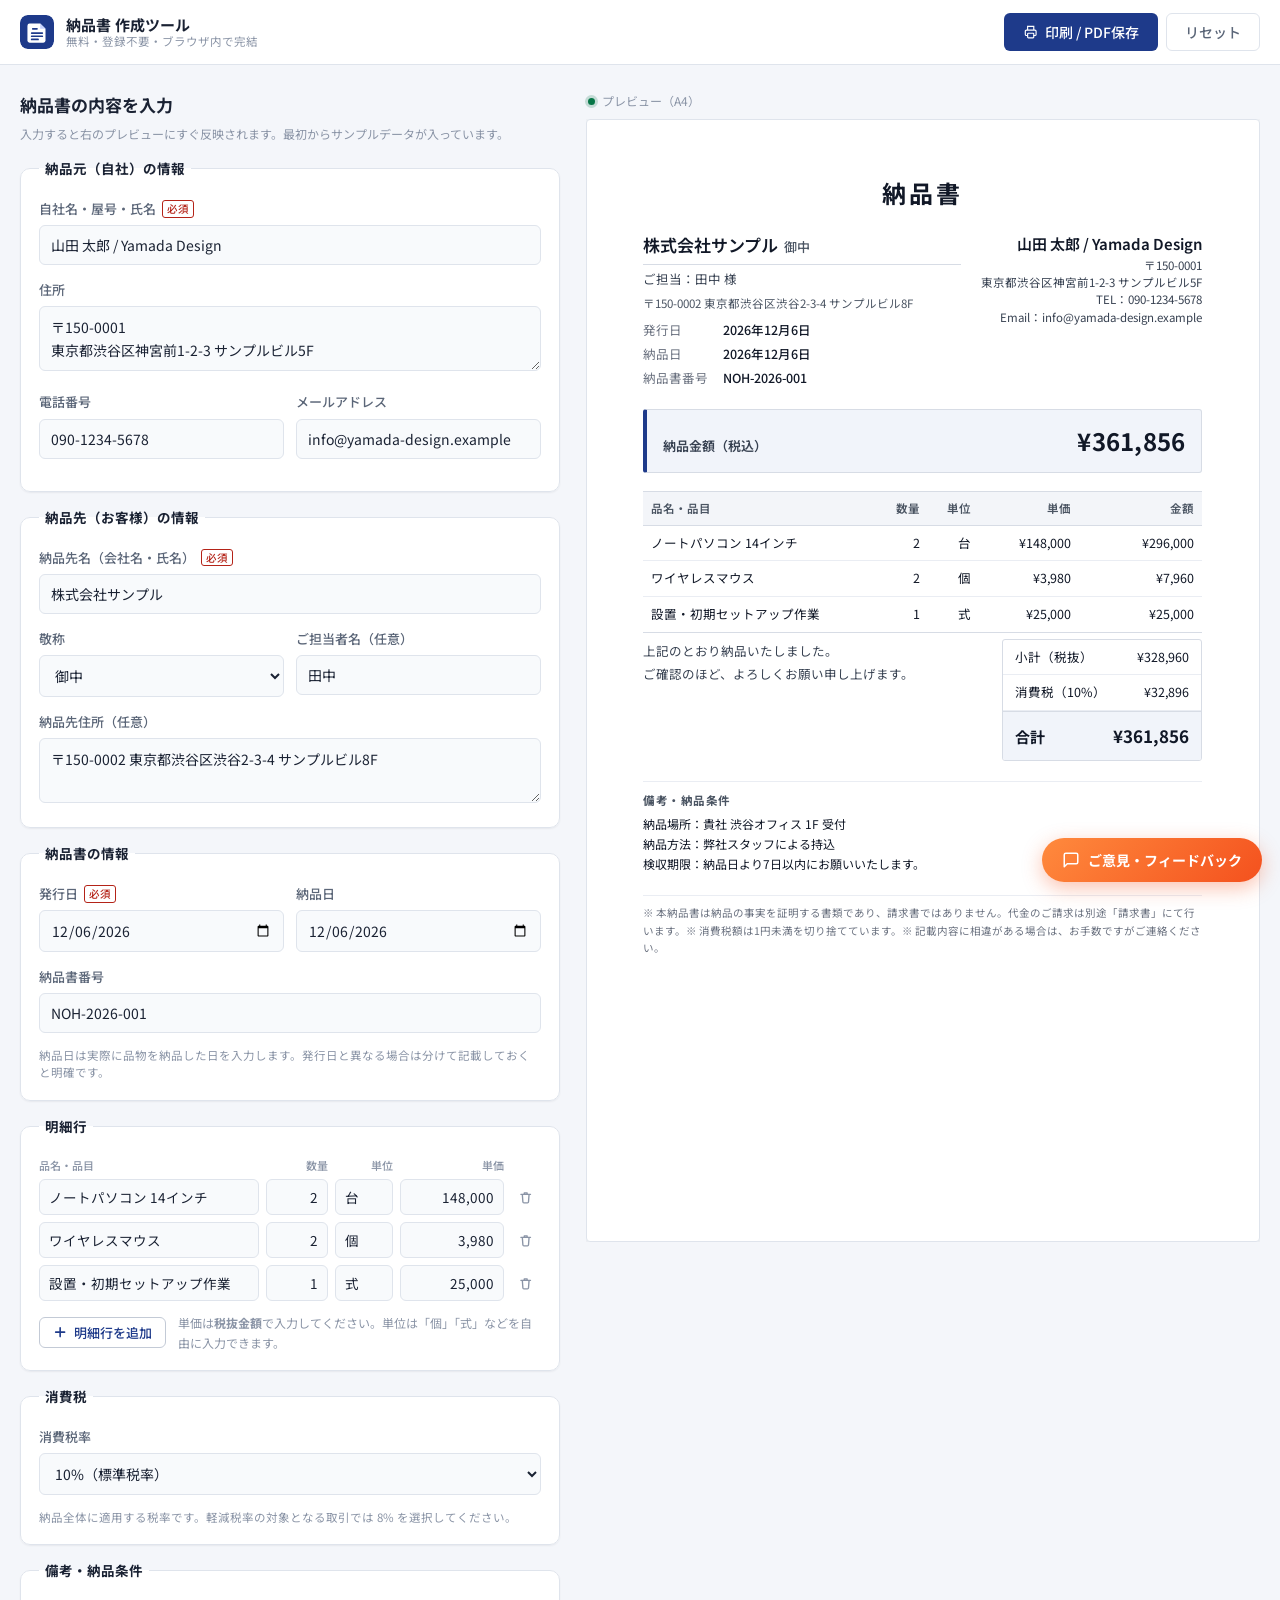
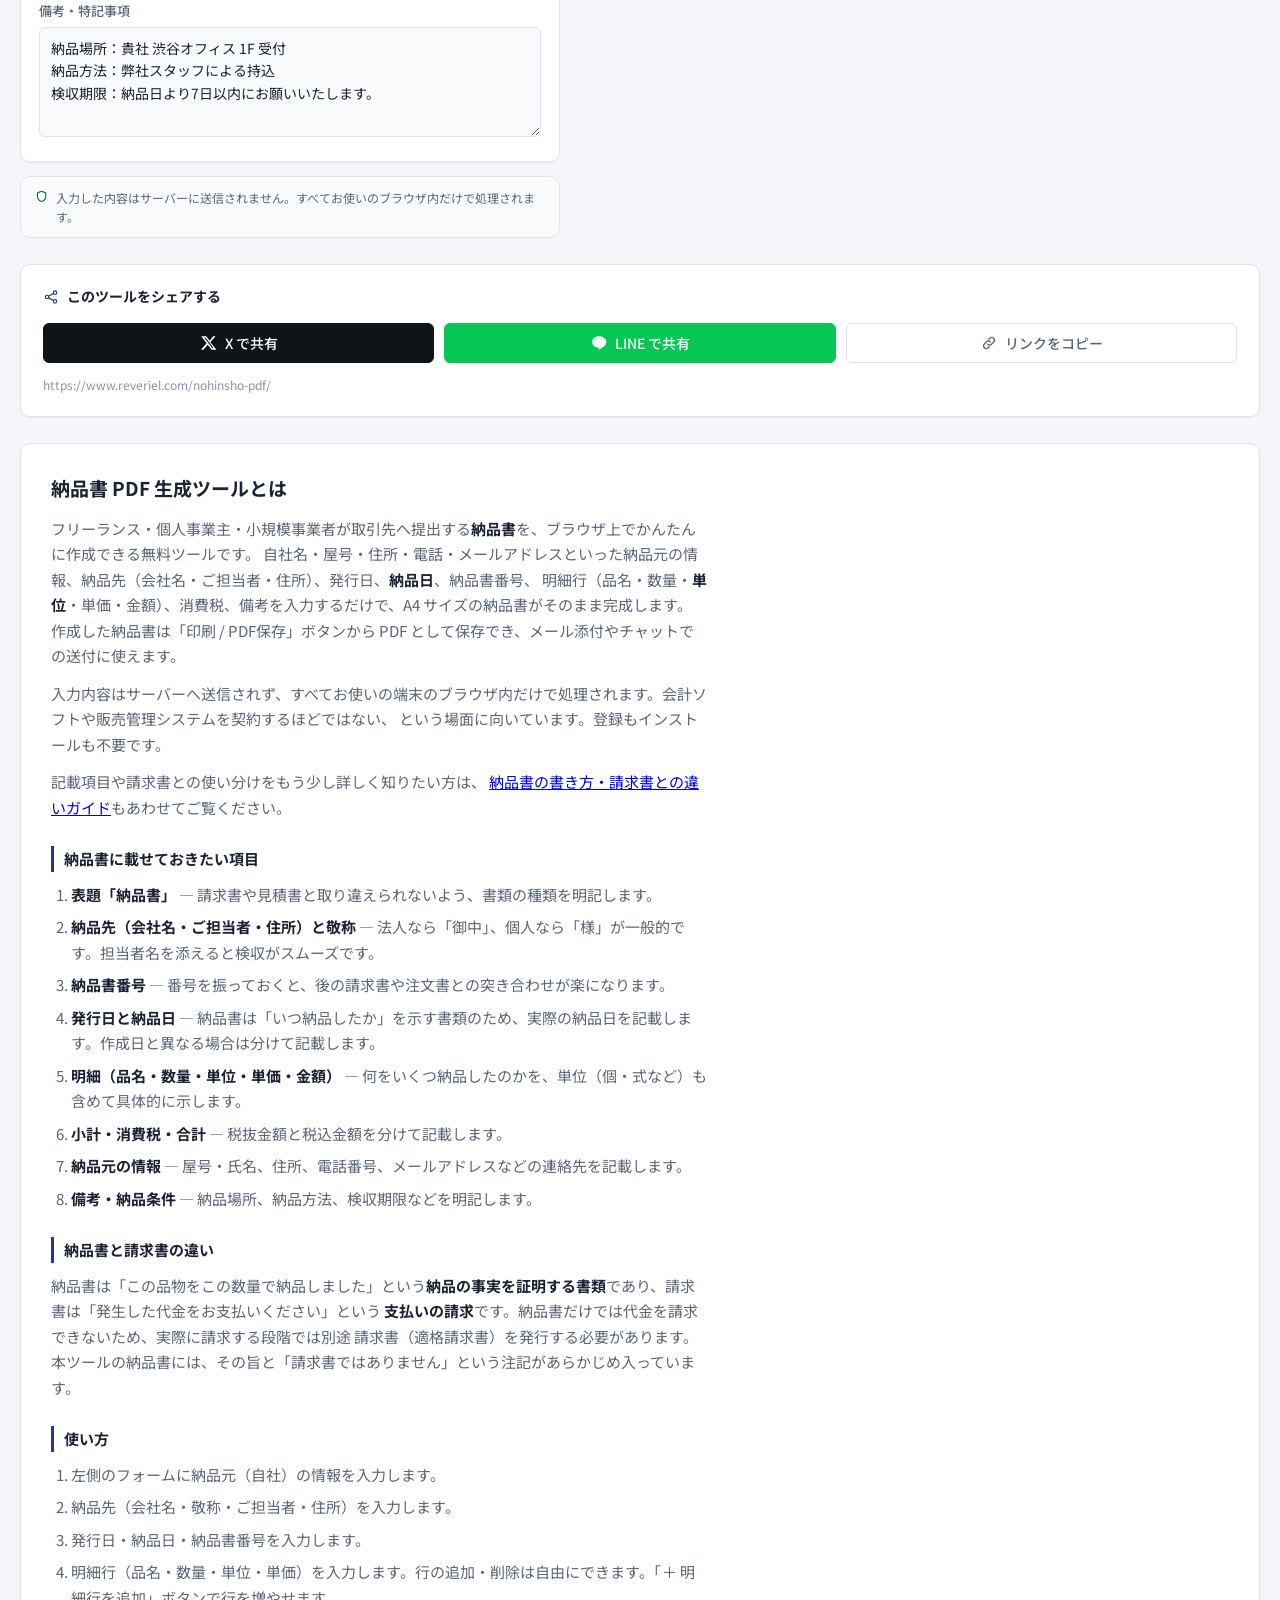
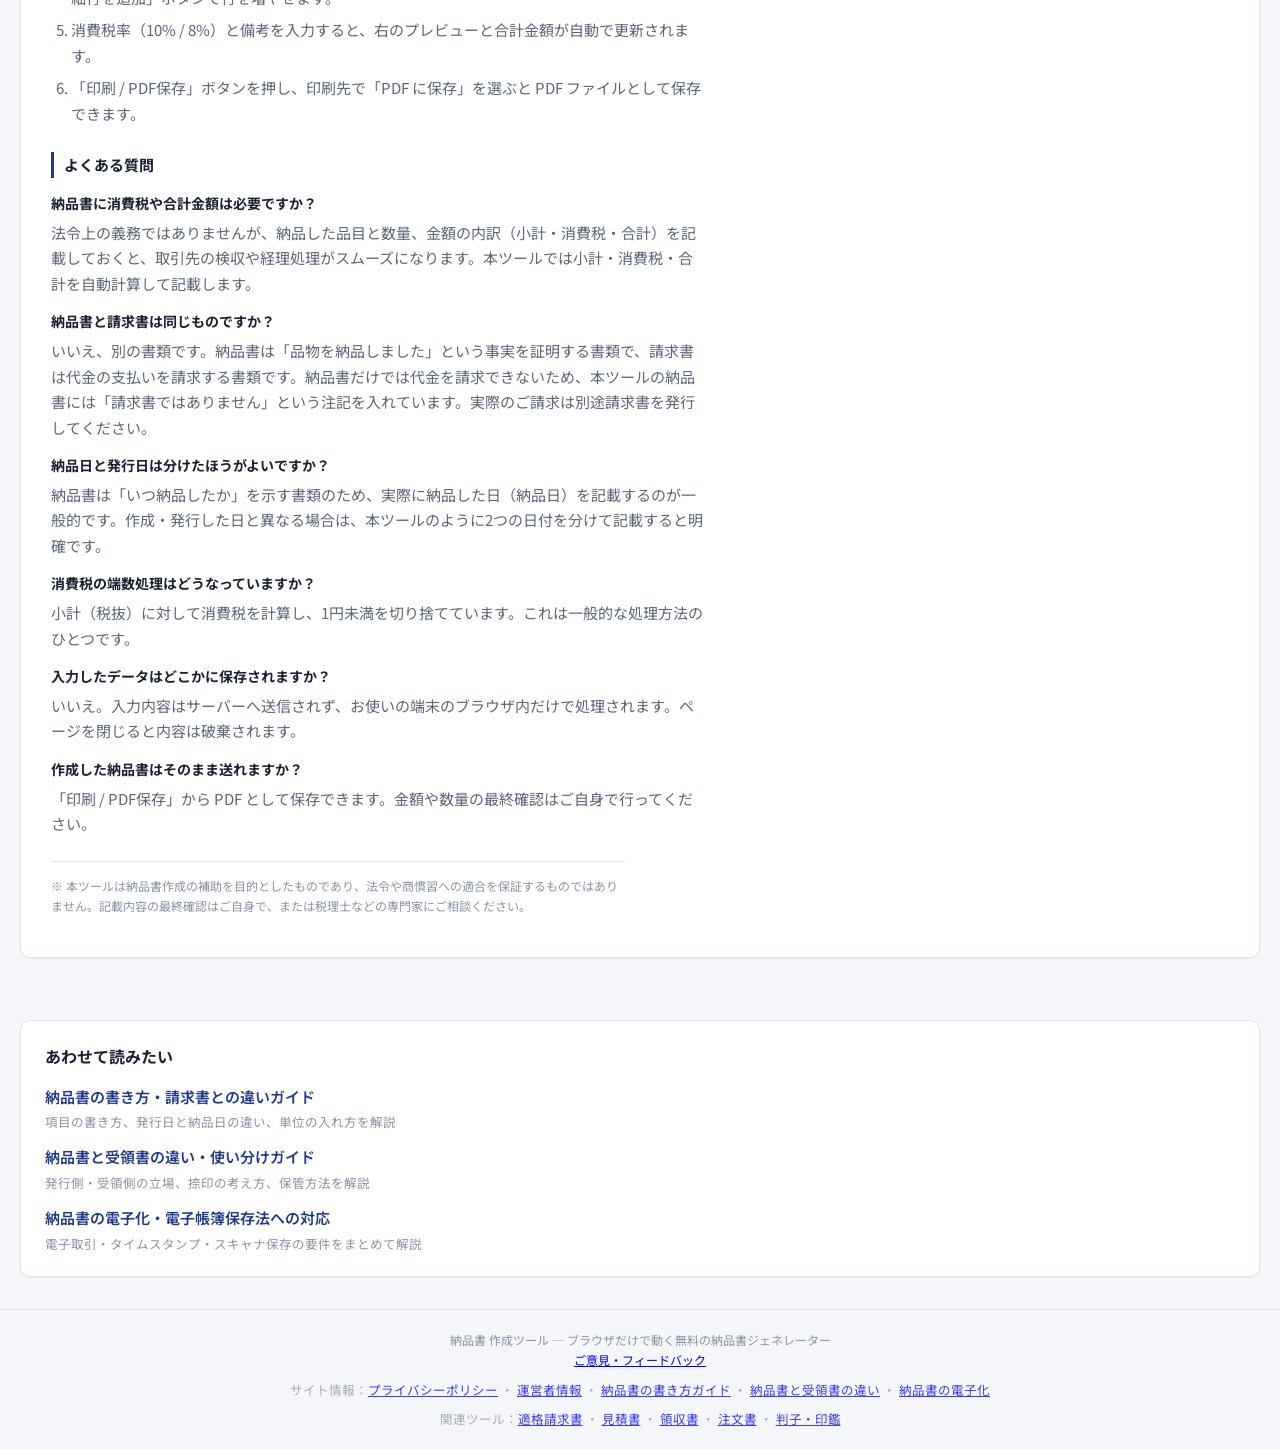
==== commit 444cb388: "教程页扩充：新增書き方解説教程2篇并更新首页入口/sitemap" ====
--- a/index.html
+++ b/index.html
@@ -22,6 +22,7 @@
 <link href="https://fonts.googleapis.com/css2?family=Noto+Sans+JP:wght@400;500;700&display=swap" rel="stylesheet">
 <link rel="icon" href="data:image/svg+xml,%3Csvg xmlns='http://www.w3.org/2000/svg' viewBox='0 0 32 32'%3E%3Crect width='32' height='32' rx='7' fill='%231e3a8a'/%3E%3Cpath d='M9 8h10l5 5v11a2 2 0 0 1-2 2H9a2 2 0 0 1-2-2V10a2 2 0 0 1 2-2z' fill='%23ffffff'/%3E%3Cpath d='M19 8v5h5' fill='%23c7d2fe'/%3E%3Cg stroke='%231e3a8a' stroke-width='1.6' stroke-linecap='round'%3E%3Cpath d='M12 13h4M11 17h10M11 20h10M11 23h6'/%3E%3C/g%3E%3C/svg%3E">
 <link rel="stylesheet" href="style.css">
+<link rel="stylesheet" href="guide.css">
 <!-- Cloudflare Web Analytics --><script type='module' src='https://static.cloudflareinsights.com/beacon.min.js' data-cf-beacon='{"token": "6fc01bf3ac5e457ba1bd16b91e5b653e"}'></script><!-- End Cloudflare Web Analytics -->
 <script type="application/ld+json">
 {
@@ -464,11 +465,25 @@
   </section>
 </main>
 
+<!-- ============ あわせて読みたい（書き方ガイド） ============ -->
+<section class="seo-guide no-print" aria-label="書き方ガイド">
+  <div class="wrap">
+    <section class="guide-related" aria-labelledby="relGuideTitle">
+      <h2 id="relGuideTitle">あわせて読みたい</h2>
+      <ul>
+        <li><a href="kakikata.html">納品書の書き方・請求書との違いガイド<span class="rel-desc">項目の書き方、発行日と納品日の違い、単位の入れ方を解説</span></a></li>
+        <li><a href="nohinsho-vs-juryosho.html">納品書と受領書の違い・使い分けガイド<span class="rel-desc">発行側・受領側の立場、捺印の考え方、保管方法を解説</span></a></li>
+        <li><a href="denshika.html">納品書の電子化・電子帳簿保存法への対応<span class="rel-desc">電子取引・タイムスタンプ・スキャナ保存の要件をまとめて解説</span></a></li>
+      </ul>
+    </section>
+  </div>
+</section>
+
 <footer class="site-footer no-print">
   <div class="wrap">
     <p>納品書 作成ツール — ブラウザだけで動く無料の納品書ジェネレーター</p>
     <p><a href="https://docs.google.com/forms/d/e/1FAIpQLSfHGUfgAlViT3TFiVtJi_EpJ4ioUpd9oGyaJ7rehEV-gBH_PA/viewform?usp=pp_url&amp;entry.1745177199=%E7%B4%8D%E5%93%81%E6%9B%B8" target="_blank" rel="noopener">ご意見・フィードバック</a></p>
-    <p style="margin-top:8px;font-size:12.5px;opacity:.75;">サイト情報：<a href="privacy.html">プライバシーポリシー</a> ・ <a href="company.html">運営者情報</a> ・ <a href="kakikata.html">納品書の書き方ガイド</a></p>
+    <p style="margin-top:8px;font-size:12.5px;opacity:.75;">サイト情報：<a href="privacy.html">プライバシーポリシー</a> ・ <a href="company.html">運営者情報</a> ・ <a href="kakikata.html">納品書の書き方ガイド</a> ・ <a href="nohinsho-vs-juryosho.html">納品書と受領書の違い</a> ・ <a href="denshika.html">納品書の電子化</a></p>
     <p style="margin-top:8px;font-size:12.5px;opacity:.75;">関連ツール：<a href="https://www.reveriel.com/japan-invoice-pdf/">適格請求書</a> ・ <a href="https://www.reveriel.com/mitsumori-pdf/">見積書</a> ・ <a href="https://www.reveriel.com/ryoshusho-pdf/">領収書</a> ・ <a href="https://www.reveriel.com/chumonsho-pdf/">注文書</a> ・ <a href="https://www.reveriel.com/hanko-generator/">判子・印鑑</a></p>
   </div>
 </footer>
--- a/guide.css
+++ b/guide.css
@@ -0,0 +1,221 @@
+/* =========================================================
+   書き方ガイド（SEO 記事ページ）共通スタイル
+   style.css の CSS 変数を継承し、ブランドの色味を保つ。
+   ========================================================= */
+
+.guide-col { max-width: 880px; margin-inline: auto; }
+
+/* ---------------- パンくず ---------------- */
+.breadcrumb {
+  padding-block: 16px 0;
+  font-size: 12.5px;
+  color: var(--c-text-faint, #8592a8);
+}
+.breadcrumb ol { list-style: none; display: flex; flex-wrap: wrap; gap: 4px; margin: 0; padding: 0; }
+.breadcrumb li { display: inline-flex; align-items: center; gap: 4px; }
+.breadcrumb a { color: var(--c-accent, #1d4e89); text-decoration: none; }
+.breadcrumb a:hover { text-decoration: underline; }
+.breadcrumb li + li::before { content: "\203A"; color: var(--c-text-faint, #8592a8); }
+
+/* ---------------- 記事本体 ---------------- */
+.guide {
+  background: var(--c-surface, #fff);
+  border: 1px solid var(--c-border, #dde3ec);
+  border-radius: var(--radius, 10px);
+  box-shadow: var(--shadow-sm, 0 1px 2px rgba(0, 0, 0, .06));
+  margin-block: 16px 8px;
+  padding: 34px 38px 40px;
+}
+@media (max-width: 640px) { .guide { padding: 22px 18px 26px; } }
+
+.guide h1 {
+  margin: 0 0 12px;
+  font-size: 26px;
+  line-height: 1.5;
+  letter-spacing: .01em;
+  color: var(--c-text, #131a26);
+}
+.guide .guide-meta { margin: 0 0 16px; font-size: 12px; color: var(--c-text-faint, #8592a8); }
+.guide-lead { margin: 0 0 8px; font-size: 15.5px; line-height: 1.85; color: var(--c-text-muted, #55617a); }
+.guide h2 {
+  margin: 38px 0 14px;
+  padding-left: 12px;
+  font-size: 20px;
+  line-height: 1.5;
+  border-left: 4px solid var(--c-accent, #1d4e89);
+  color: var(--c-text, #131a26);
+}
+.guide h2:first-of-type { margin-top: 30px; }
+.guide h3 { margin: 26px 0 10px; font-size: 16.5px; line-height: 1.5; color: var(--c-text, #131a26); }
+.guide p { margin: 0 0 14px; color: var(--c-text-muted, #55617a); }
+.guide strong { color: var(--c-text, #131a26); font-weight: 700; }
+.guide ul, .guide ol { margin: 0 0 16px; padding-left: 1.5em; color: var(--c-text-muted, #55617a); }
+.guide li { margin-bottom: 7px; }
+.guide a:not(.btn) { color: var(--c-accent, #1d4e89); }
+
+.guide-example {
+  margin: 0 0 16px;
+  padding: 16px 18px;
+  background: var(--c-surface-2, #f6f8fb);
+  border: 1px solid var(--c-border, #dde3ec);
+  border-radius: var(--radius-sm, 6px);
+  font-family: "Noto Serif JP", "Hiragino Mincho ProN", "Yu Mincho", YuMincho, serif;
+  font-size: 14px;
+  line-height: 1.95;
+  color: var(--c-text, #131a26);
+  white-space: pre-wrap;
+}
+.guide-note {
+  margin: 0 0 16px;
+  padding: 12px 16px;
+  background: var(--c-warn-soft, #fff7e8);
+  border: 1px solid var(--c-warn-border, #f0cf94);
+  border-radius: var(--radius-sm, 6px);
+  font-size: 13px;
+  line-height: 1.75;
+  color: var(--c-warn, #8a5300);
+}
+.guide-table { width: 100%; margin: 0 0 16px; border-collapse: collapse; font-size: 13.5px; }
+.guide-table th, .guide-table td {
+  padding: 10px 12px;
+  text-align: left;
+  border: 1px solid var(--c-border, #dde3ec);
+  color: var(--c-text-muted, #55617a);
+  vertical-align: top;
+}
+.guide-table th { background: var(--c-surface-2, #f6f8fb); color: var(--c-text, #131a26); font-weight: 700; white-space: nowrap; }
+
+/* ---------------- 上部 CTA ---------------- */
+.guide-cta-box {
+  display: flex;
+  flex-wrap: wrap;
+  align-items: center;
+  justify-content: space-between;
+  gap: 14px;
+  margin: 4px 0 26px;
+  padding: 18px 20px;
+  background: var(--c-accent-soft, #e5eefb);
+  border: 1px solid var(--c-border, #dde3ec);
+  border-radius: var(--radius, 10px);
+}
+.guide-cta-box p { flex: 1 1 240px; margin: 0; font-size: 13.5px; line-height: 1.7; color: var(--c-text-muted, #55617a); }
+.guide-cta-box strong { color: var(--c-text, #131a26); }
+.guide-cta-box .btn { flex: none; }
+
+/* ---------------- FAQ ---------------- */
+.guide-faq { margin-top: 40px; }
+.guide-faq dl { margin: 0; }
+.guide-faq dt { margin-top: 16px; font-size: 14.5px; font-weight: 700; color: var(--c-text, #131a26); }
+.guide-faq dd { margin: 6px 0 0; color: var(--c-text-muted, #55617a); }
+
+/* ---------------- 下部 CTA ---------------- */
+.guide-cta-foot {
+  margin-top: 36px;
+  padding: 26px 22px;
+  text-align: center;
+  background: var(--c-surface-2, #f6f8fb);
+  border: 1px solid var(--c-border, #dde3ec);
+  border-radius: var(--radius, 10px);
+}
+.guide-cta-foot h2 { margin: 0 0 8px; padding: 0; border: 0; font-size: 18px; }
+.guide-cta-foot p { margin: 0 0 16px; font-size: 13.5px; }
+.guide-cta-foot .btn { font-size: 15px; padding: 12px 26px; }
+
+/* ---------------- 関連ガイド ---------------- */
+.guide-related {
+  background: var(--c-surface, #fff);
+  border: 1px solid var(--c-border, #dde3ec);
+  border-radius: var(--radius, 10px);
+  box-shadow: var(--shadow-sm, 0 1px 2px rgba(0, 0, 0, .06));
+  margin-block: 18px;
+  padding: 22px 24px;
+}
+.guide-related h2 { margin: 0 0 14px; font-size: 16px; color: var(--c-text, #131a26); }
+.guide-related ul { list-style: none; display: grid; gap: 12px; margin: 0; padding: 0; }
+.guide-related a { color: var(--c-accent, #1d4e89); font-weight: 600; text-decoration: none; }
+.guide-related a:hover { text-decoration: underline; }
+.guide-related .rel-desc { display: block; margin-top: 2px; font-size: 12.5px; font-weight: 400; color: var(--c-text-faint, #8592a8); }
+
+/* トップページの「あわせて読みたい」枠 */
+.seo-guide { padding-block: 4px; }
+
+/* =========================================================
+   運営者情報 / プライバシーポリシー（法務ページ）
+   ========================================================= */
+
+.legal-page { padding-block: 34px 8px; }
+.legal-back {
+  display: inline-flex;
+  align-items: center;
+  gap: 6px;
+  margin-bottom: 20px;
+  font-size: 12.5px;
+  font-weight: 700;
+  color: var(--c-text-muted, #5b6678);
+  text-decoration: none;
+}
+.legal-back:hover { color: var(--c-accent, #1e3a8a); text-decoration: underline; }
+
+.legal {
+  max-width: 820px;
+  background: var(--c-surface, #fff);
+  border: 1px solid var(--c-border, #dfe4ec);
+  border-radius: var(--radius, 10px);
+  box-shadow: var(--shadow-sm, 0 1px 2px rgba(16, 24, 40, .06));
+  margin-block: 0 18px;
+  padding: 34px 38px 40px;
+}
+@media (max-width: 640px) { .legal { padding: 22px 18px 26px; } }
+
+.legal h1 { margin: 0 0 6px; font-size: 26px; line-height: 1.5; color: var(--c-text, #1a2233); }
+.legal .legal-meta { margin: 0 0 26px; font-size: 12px; color: var(--c-text-faint, #8a94a6); }
+.legal h2 {
+  margin: 32px 0 10px;
+  padding-left: 12px;
+  font-size: 18px;
+  line-height: 1.5;
+  border-left: 4px solid var(--c-accent, #1e3a8a);
+  color: var(--c-text, #1a2233);
+}
+.legal h3 { margin: 22px 0 8px; font-size: 15.5px; color: var(--c-text, #1a2233); }
+.legal p { margin: 0 0 12px; line-height: 1.9; color: var(--c-text-muted, #5b6678); }
+.legal ol, .legal ul { margin: 0 0 14px; padding-left: 1.5em; color: var(--c-text-muted, #5b6678); }
+.legal ol { list-style: decimal; }
+.legal ul { list-style: disc; }
+.legal li { margin-bottom: 6px; line-height: 1.85; }
+.legal strong { color: var(--c-text, #1a2233); }
+.legal a:not(.btn) { color: var(--c-accent, #1e3a8a); }
+
+.legal-table { width: 100%; margin: 8px 0 18px; border-collapse: collapse; font-size: 13.5px; }
+.legal-table th, .legal-table td {
+  padding: 12px 14px;
+  text-align: left;
+  vertical-align: top;
+  border-bottom: 1px solid var(--c-border, #dfe4ec);
+  color: var(--c-text-muted, #5b6678);
+  line-height: 1.8;
+}
+.legal-table th {
+  width: 34%;
+  min-width: 140px;
+  font-weight: 700;
+  color: var(--c-text, #1a2233);
+  background: var(--c-surface-2, #f8fafc);
+}
+.legal-table tr:last-child th,
+.legal-table tr:last-child td { border-bottom: 0; }
+
+.legal-contact {
+  margin-top: 26px;
+  padding-top: 16px;
+  border-top: 1px solid var(--c-border, #dfe4ec);
+  font-size: 12.5px;
+  color: var(--c-text-faint, #8a94a6);
+}
+.legal-contact p { margin: 0; color: inherit; font-size: inherit; }
+
+@media print {
+  .site-header, .site-footer, .feedback-fab, .breadcrumb,
+  .guide-cta-box, .guide-cta-foot, .guide-related, .legal-back { display: none !important; }
+  .guide, .legal { border: 0; box-shadow: none; padding: 0; }
+}
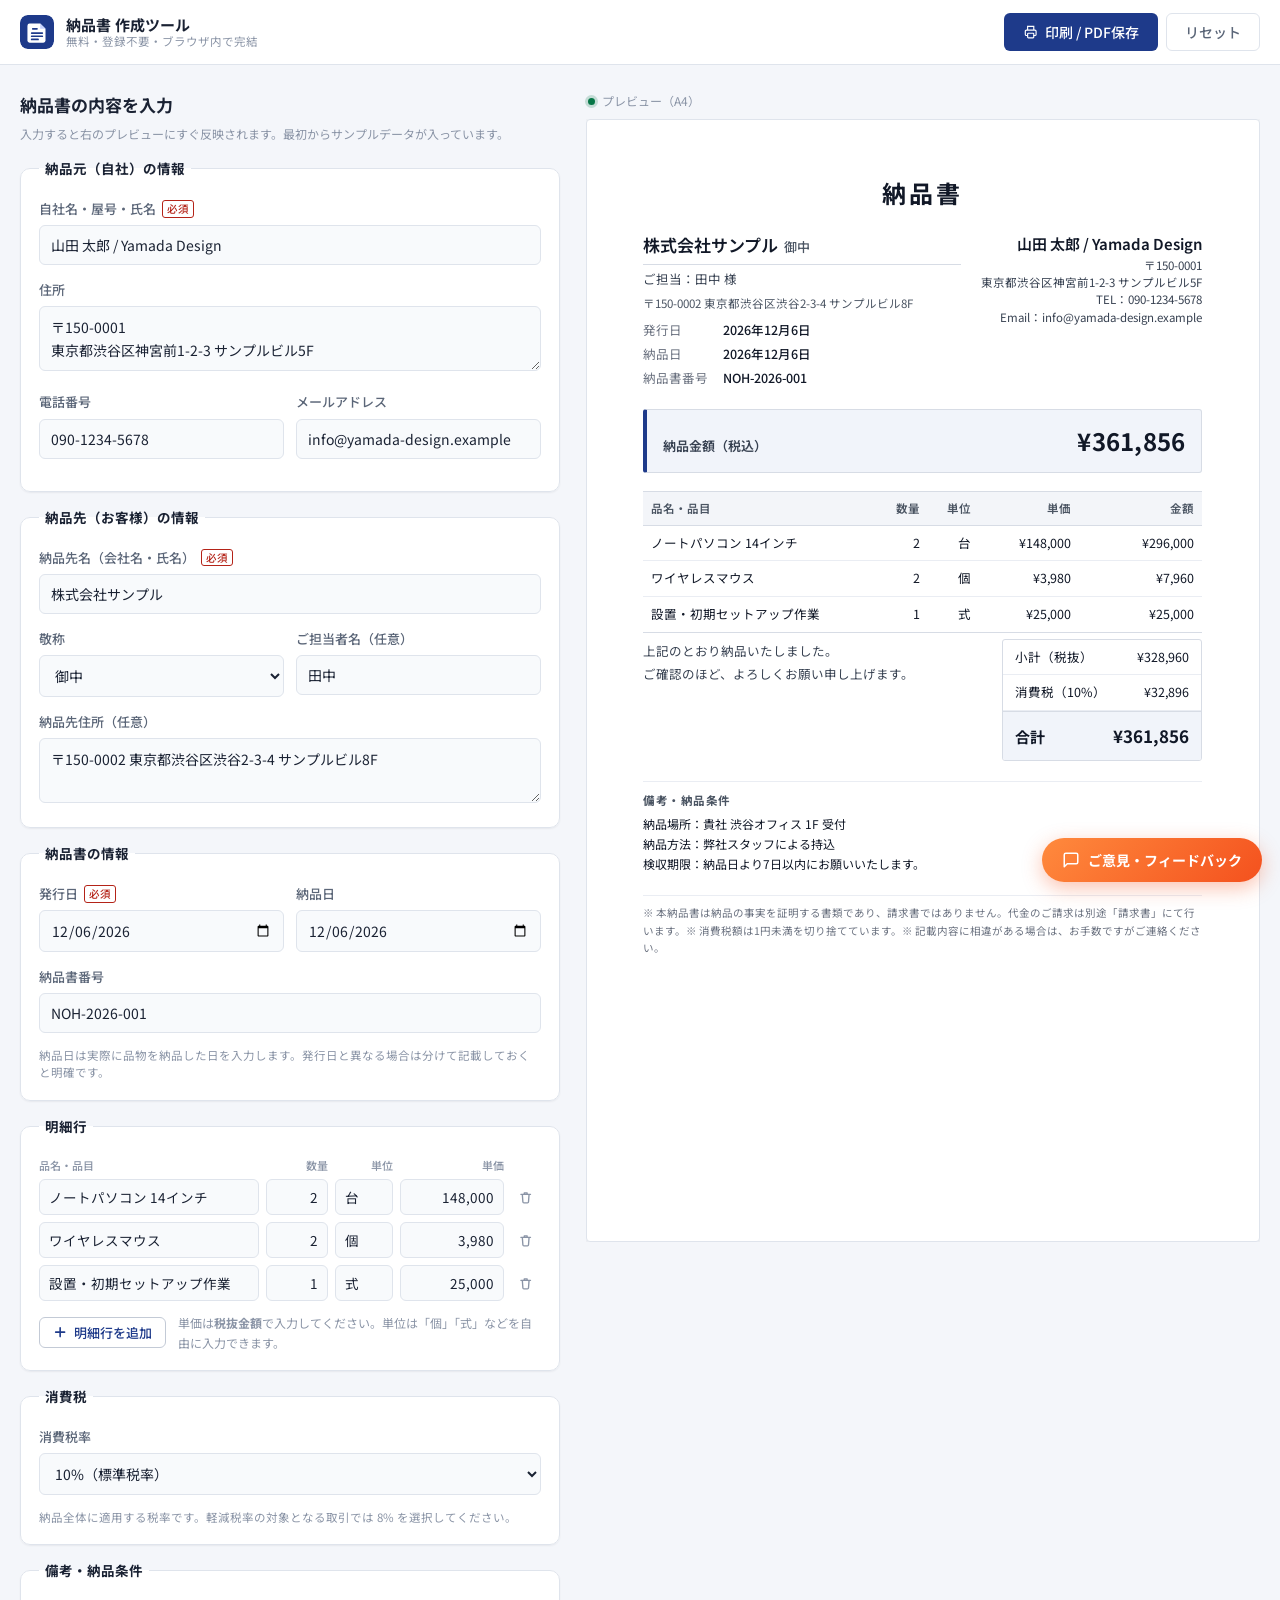
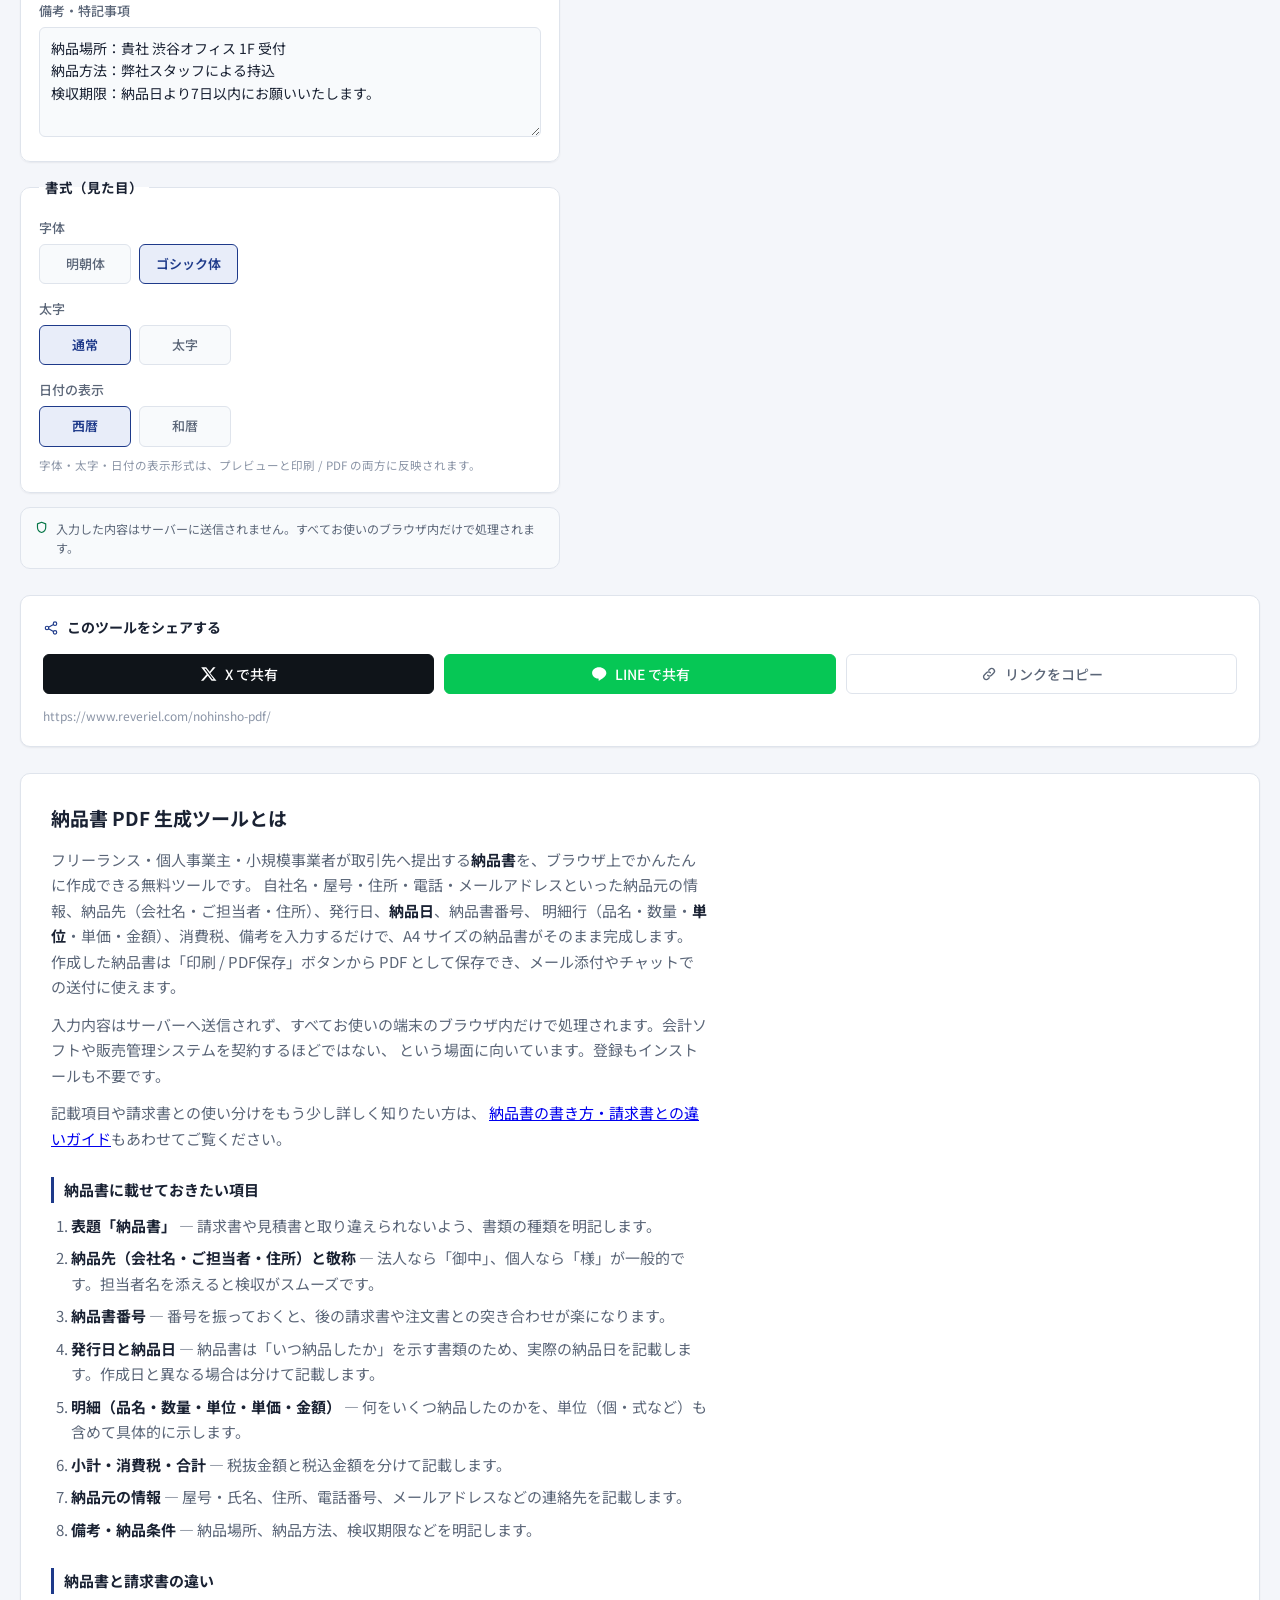
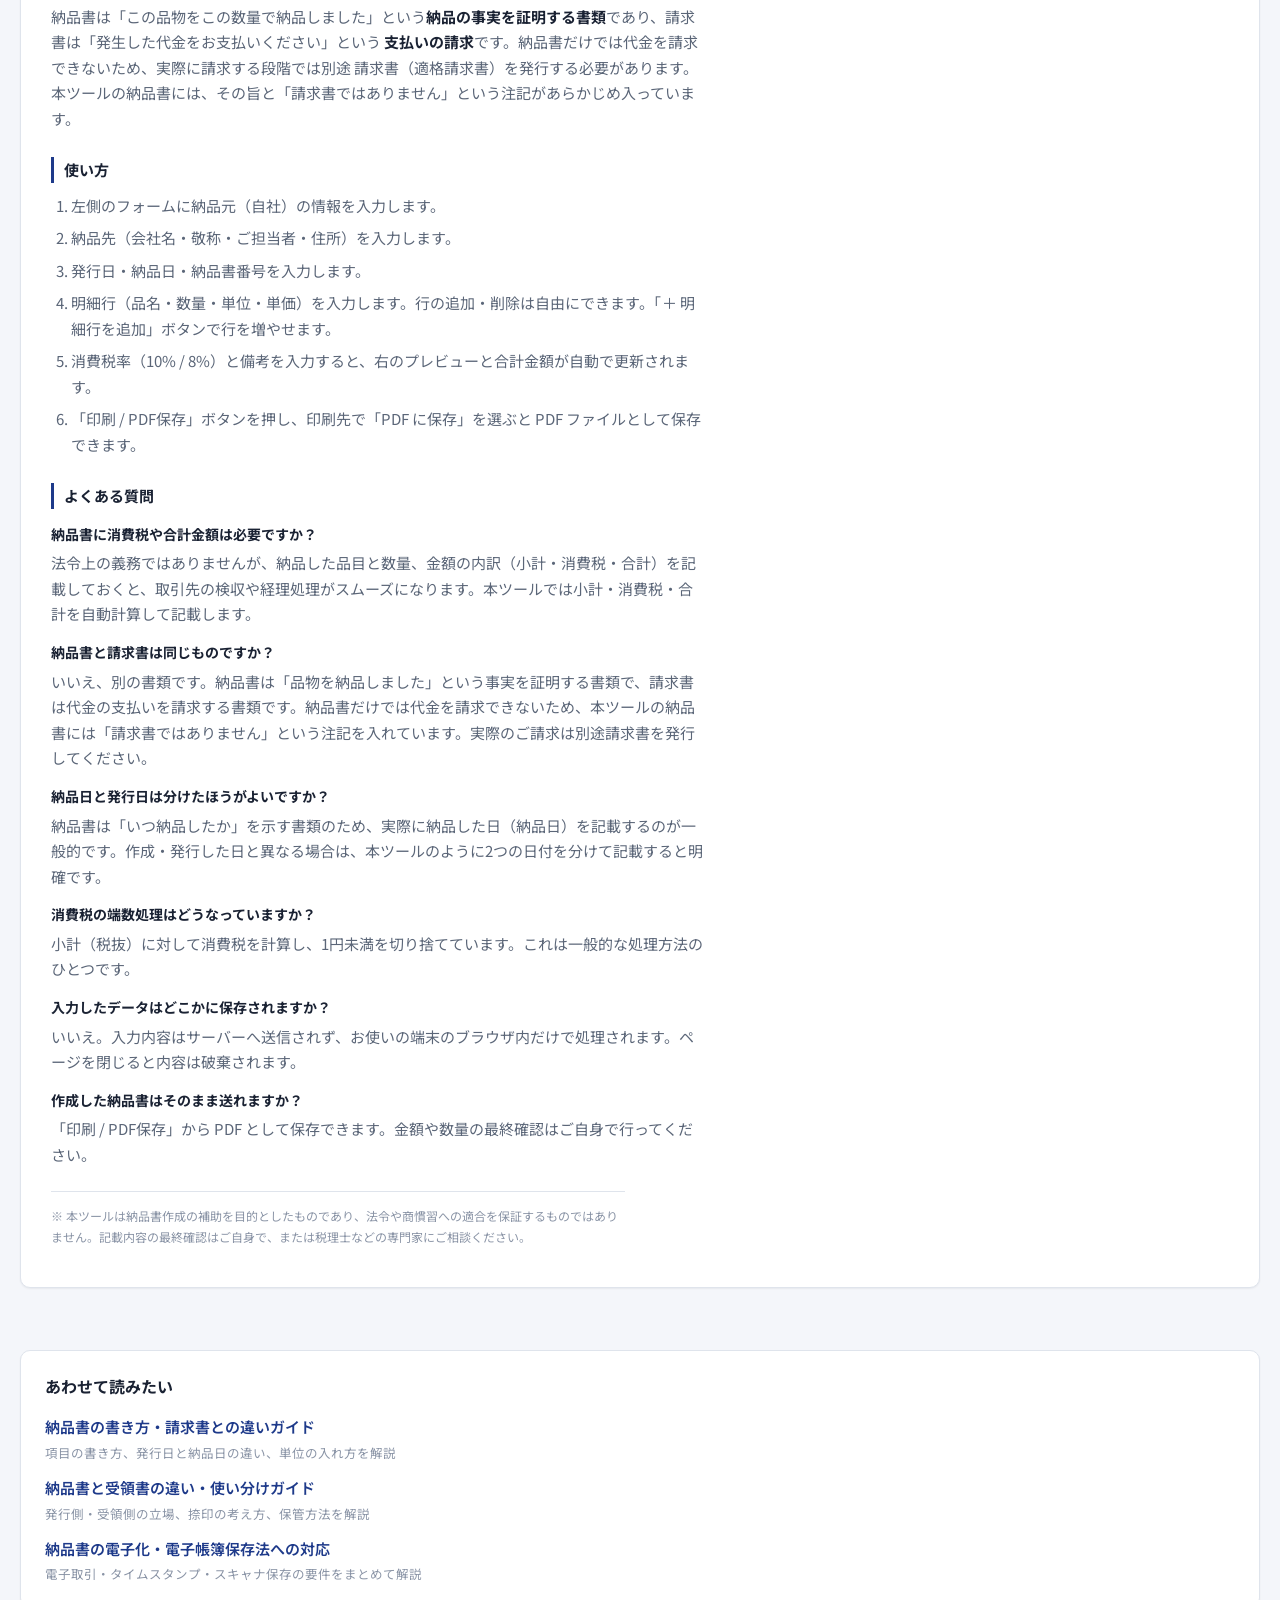
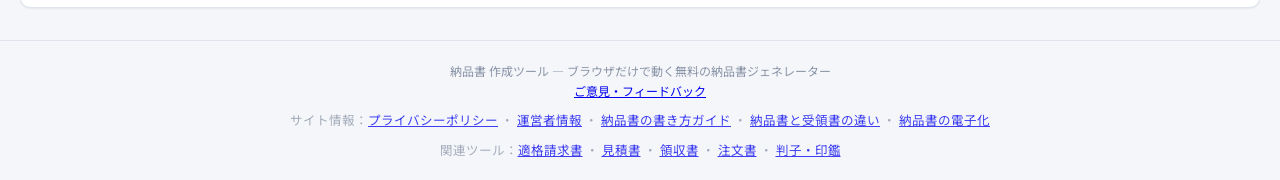
==== commit bbe0983a: "書式控件：字体(明朝/ゴシック)、粗细、日期(西暦/和暦)自定义" ====
--- a/index.html
+++ b/index.html
@@ -271,6 +271,36 @@
         </div>
       </fieldset>
 
+      <fieldset class="card">
+        <legend>書式（見た目）</legend>
+
+        <div class="seg-field">
+          <span class="seg-label">字体</span>
+          <div class="seg-group" role="radiogroup" aria-label="字体">
+            <label class="seg"><input type="radio" name="docFont" value="mincho"><span>明朝体</span></label>
+            <label class="seg"><input type="radio" name="docFont" value="gothic" checked><span>ゴシック体</span></label>
+          </div>
+        </div>
+
+        <div class="seg-field">
+          <span class="seg-label">太字</span>
+          <div class="seg-group" role="radiogroup" aria-label="太字">
+            <label class="seg"><input type="radio" name="docWeight" value="normal" checked><span>通常</span></label>
+            <label class="seg"><input type="radio" name="docWeight" value="bold"><span>太字</span></label>
+          </div>
+        </div>
+
+        <div class="seg-field">
+          <span class="seg-label">日付の表示</span>
+          <div class="seg-group" role="radiogroup" aria-label="日付の表示">
+            <label class="seg"><input type="radio" name="dateEra" value="seireki" checked><span>西暦</span></label>
+            <label class="seg"><input type="radio" name="dateEra" value="wareki"><span>和暦</span></label>
+          </div>
+        </div>
+
+        <p class="help">字体・太字・日付の表示形式は、プレビューと印刷 / PDF の両方に反映されます。</p>
+      </fieldset>
+
       <p class="privacy-note">
         <svg viewBox="0 0 16 16" aria-hidden="true" class="ic"><path d="M8 1.5 3 3.5v4c0 3 2.1 5.6 5 6.5 2.9-.9 5-3.5 5-6.5v-4L8 1.5z" fill="none" stroke="currentColor" stroke-width="1.4" stroke-linejoin="round"/></svg>
         入力した内容はサーバーに送信されません。すべてお使いのブラウザ内だけで処理されます。
--- a/style.css
+++ b/style.css
@@ -245,6 +245,61 @@
   .grid-2 { grid-template-columns: 1fr; gap: 0; }
 }
 
+/* 書式（字体・太字・日付）のセグメント風ラジオ */
+.seg-field { margin-bottom: 14px; }
+.seg-field:last-of-type { margin-bottom: 10px; }
+
+.seg-label {
+  display: block;
+  font-size: 13px;
+  font-weight: 500;
+  color: var(--c-text-muted);
+  margin-bottom: 5px;
+}
+
+.seg-group { display: flex; flex-wrap: wrap; gap: 8px; }
+
+.seg { position: relative; display: inline-flex; }
+
+.seg input {
+  position: absolute;
+  width: 1px;
+  height: 1px;
+  margin: 0;
+  opacity: 0;
+  pointer-events: none;
+}
+
+.seg span {
+  display: inline-flex;
+  align-items: center;
+  justify-content: center;
+  min-width: 92px;
+  padding: 8px 16px;
+  font-size: 13px;
+  font-weight: 500;
+  color: var(--c-text-muted);
+  background: var(--c-surface-2);
+  border: 1px solid var(--c-border);
+  border-radius: var(--radius-sm);
+  cursor: pointer;
+  transition: background-color .15s, border-color .15s, color .15s;
+}
+
+.seg:hover span { border-color: var(--c-border-strong); color: var(--c-text); }
+
+.seg input:checked + span {
+  background: var(--c-accent-soft);
+  border-color: var(--c-accent);
+  color: var(--c-accent);
+  font-weight: 600;
+}
+
+.seg input:focus-visible + span {
+  outline: 2px solid var(--c-focus);
+  outline-offset: 2px;
+}
+
 input[type="text"],
 input[type="date"],
 select,
@@ -330,7 +385,7 @@
 
 /* ---------------- プレビュー ---------------- */
 
-.preview-pane { position: sticky; top: 88px; }
+.preview-pane { position: static; top: 88px; }
 
 @media (max-width: 980px) {
   .preview-pane { position: static; }
@@ -366,9 +421,28 @@
   border: 1px solid var(--c-border);
   border-radius: 4px;
   box-shadow: var(--shadow-lg);
+  font-family: var(--doc-font, inherit);
   font-size: 12.5px;
   line-height: 1.65;
 }
+
+/* 書式設定: 字体（明朝 / ゴシック）
+   既定は class なし＝従来どおり本文のフォントを継承する */
+.paper.font-mincho {
+  --doc-font: "Hiragino Mincho ProN", "Yu Mincho", "Noto Serif JP", serif;
+}
+.paper.font-gothic {
+  --doc-font: "Hiragino Kaku Gothic ProN", "Yu Gothic", "Noto Sans JP", sans-serif;
+}
+
+/* 書式設定: 太字（通常 400 / 太字 700）
+   .paper の font-weight を継承させたうえで、細字指定の主要項目も 700 に揃える */
+.paper.weight-bold { font-weight: 700; }
+.paper.weight-bold .doc-meta-line > span:last-child,
+.paper.weight-bold .honorific,
+.paper.weight-bold .total-label,
+.paper.weight-bold .items-table thead th,
+.paper.weight-bold .foot-title { font-weight: 700; }
 
 /* 書類タイトル */
 .doc-title {
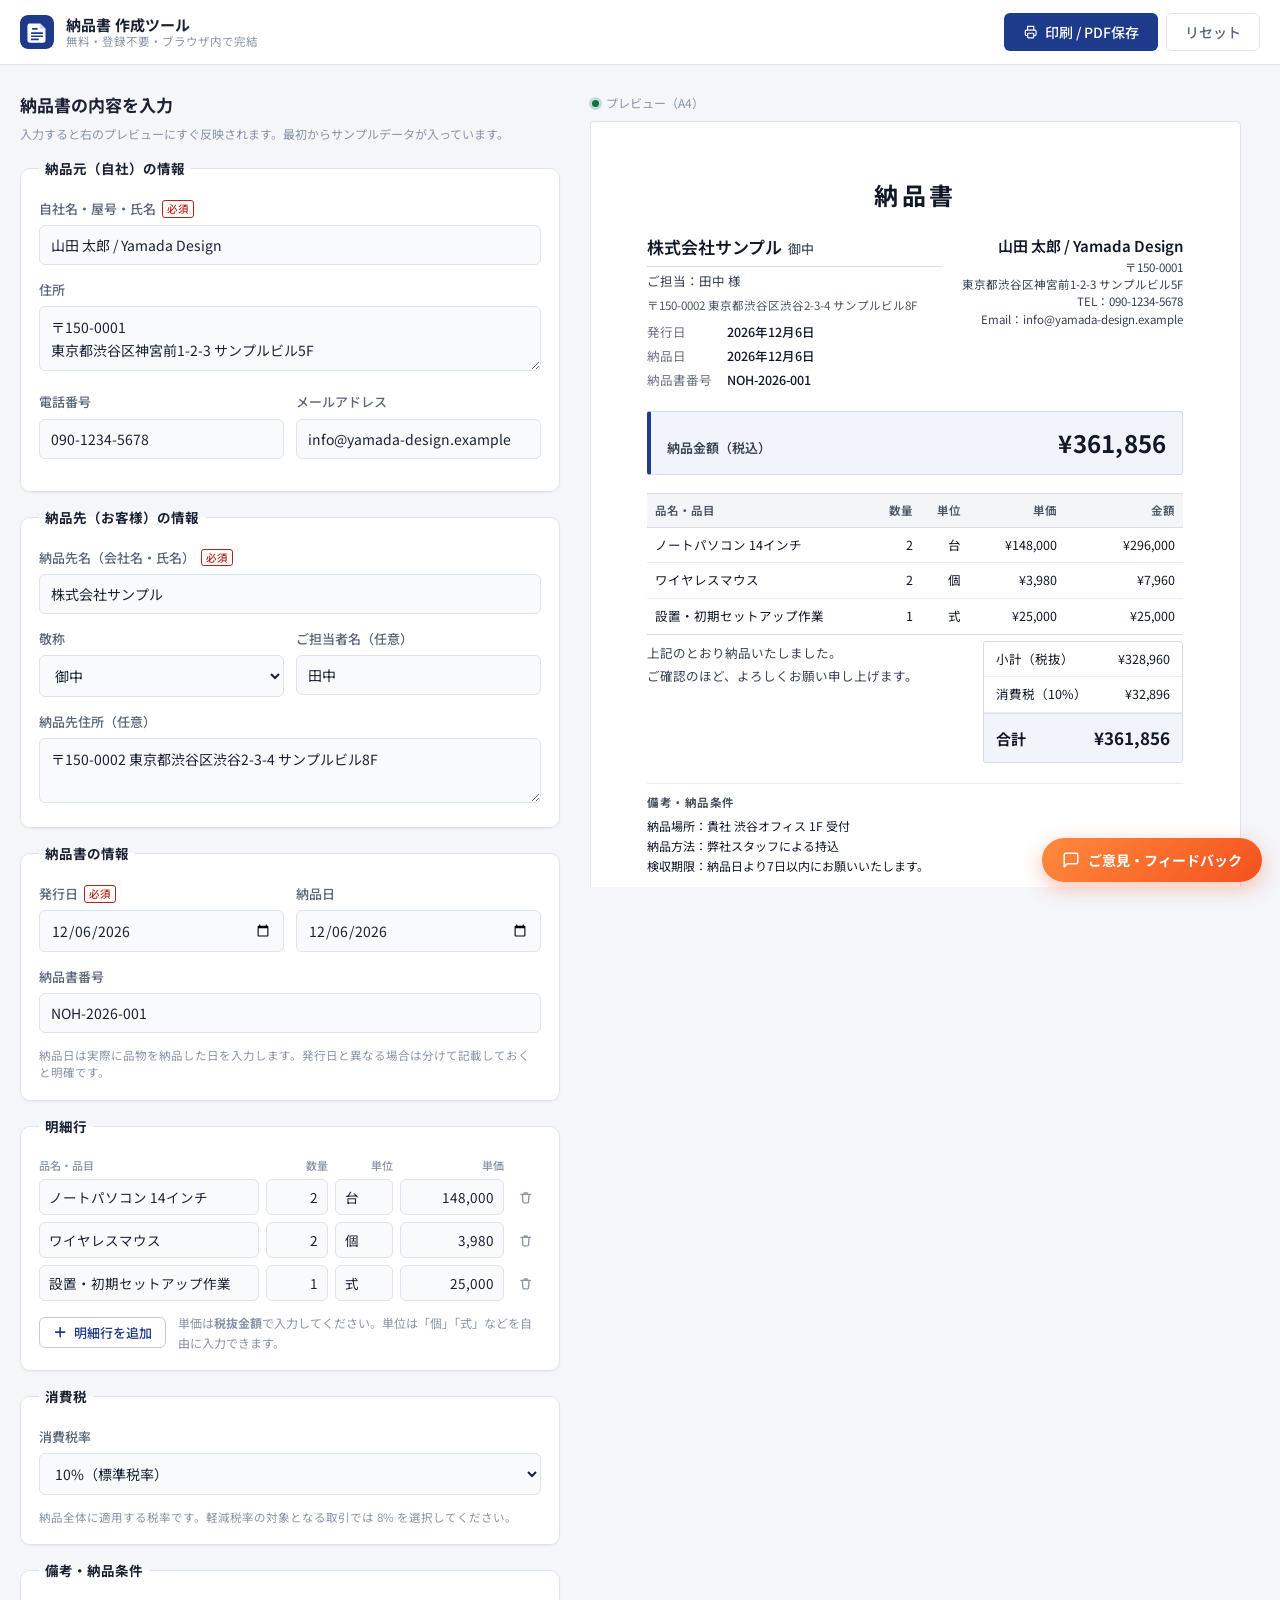
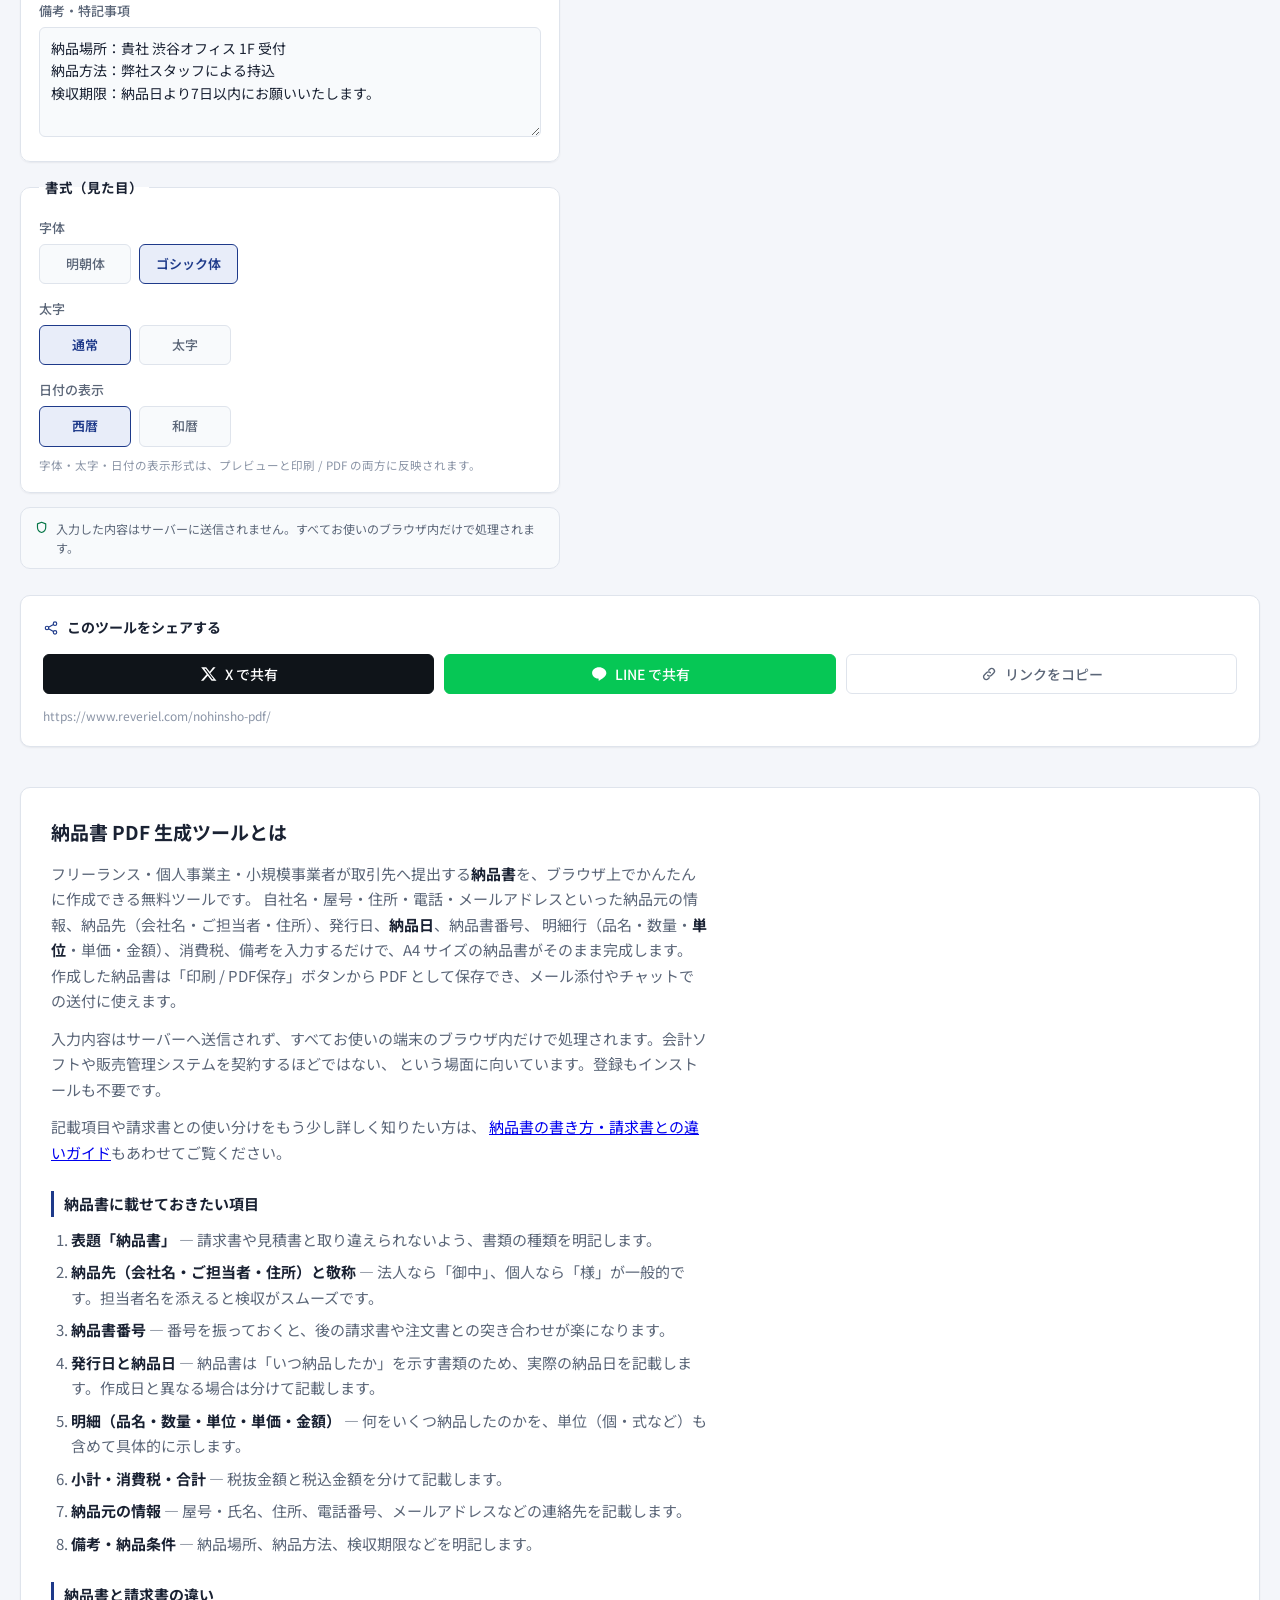
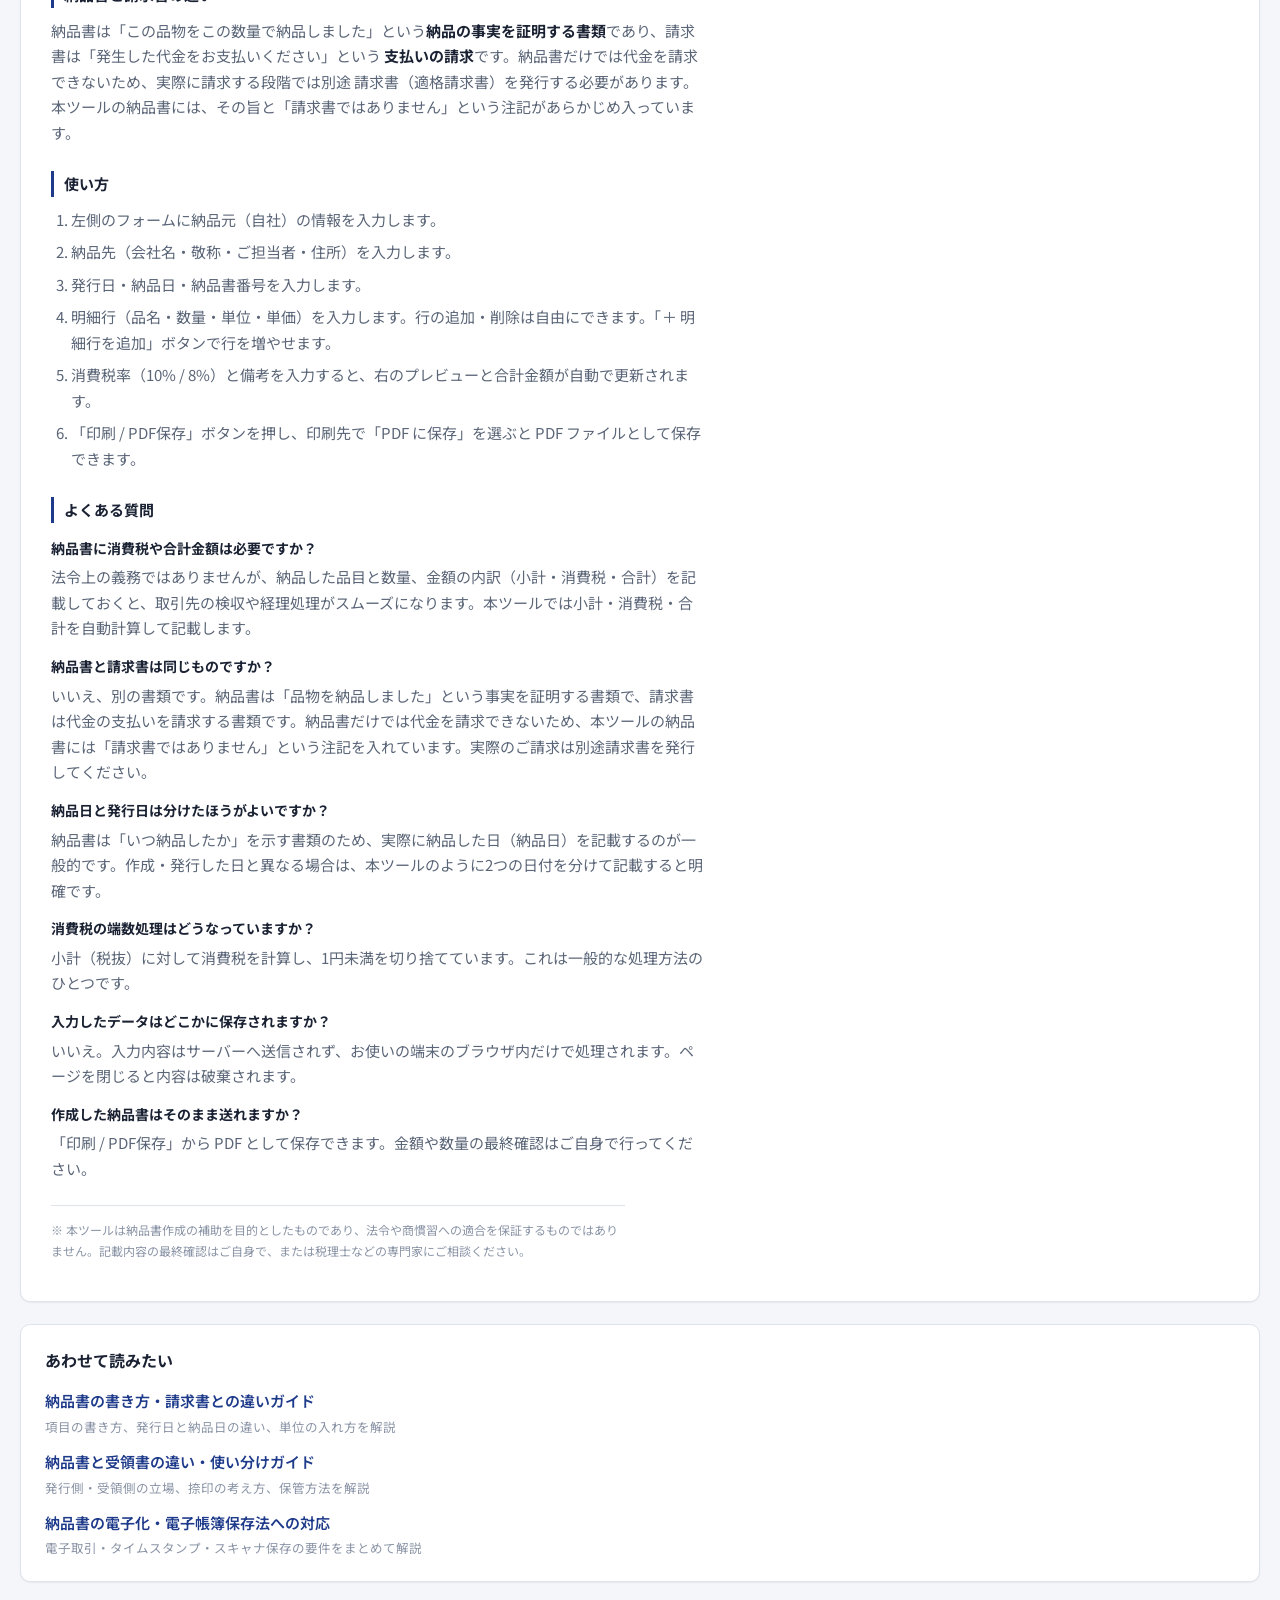
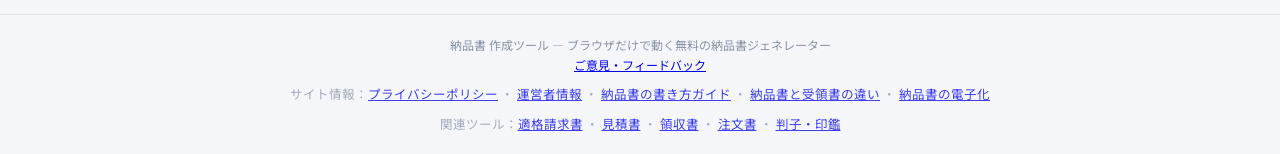
==== commit f6fd8b39: "プレビューをスクロール追従に：右カラムをsticky化し、SEOセクションとの重なりを回避" ====
--- a/index.html
+++ b/index.html
@@ -126,7 +126,9 @@
   </div>
 </header>
 
-<main class="wrap layout">
+<main class="wrap">
+
+  <div class="layout">
 
   <!-- ============ 入力フォーム ============ -->
   <section class="pane form-pane no-print" aria-label="入力フォーム">
@@ -422,6 +424,8 @@
   </section>
 
   <!-- ============ SEO 説明文 ============ -->
+  </div>
+
   <section class="seo no-print" aria-label="ツールについて">
     <h2>納品書 PDF 生成ツールとは</h2>
     <p>
--- a/style.css
+++ b/style.css
@@ -385,10 +385,23 @@
 
 /* ---------------- プレビュー ---------------- */
 
-.preview-pane { position: static; top: 88px; }
+.preview-pane {
+  position: sticky;
+  top: 88px;
+  align-self: start;
+  max-height: calc(100vh - 104px);
+  overflow-y: auto;
+  padding: 2px 4px 16px;
+  scrollbar-gutter: stable;
+}
 
 @media (max-width: 980px) {
-  .preview-pane { position: static; }
+  .preview-pane {
+    position: static;
+    max-height: none;
+    overflow: visible;
+    padding: 0;
+  }
 }
 
 .preview-bar {
@@ -831,6 +844,7 @@
     gap: 0 !important;
     position: static !important;
     overflow: visible !important;
+    max-height: none !important;
     box-shadow: none !important;
     border: 0 !important;
     background: transparent !important;
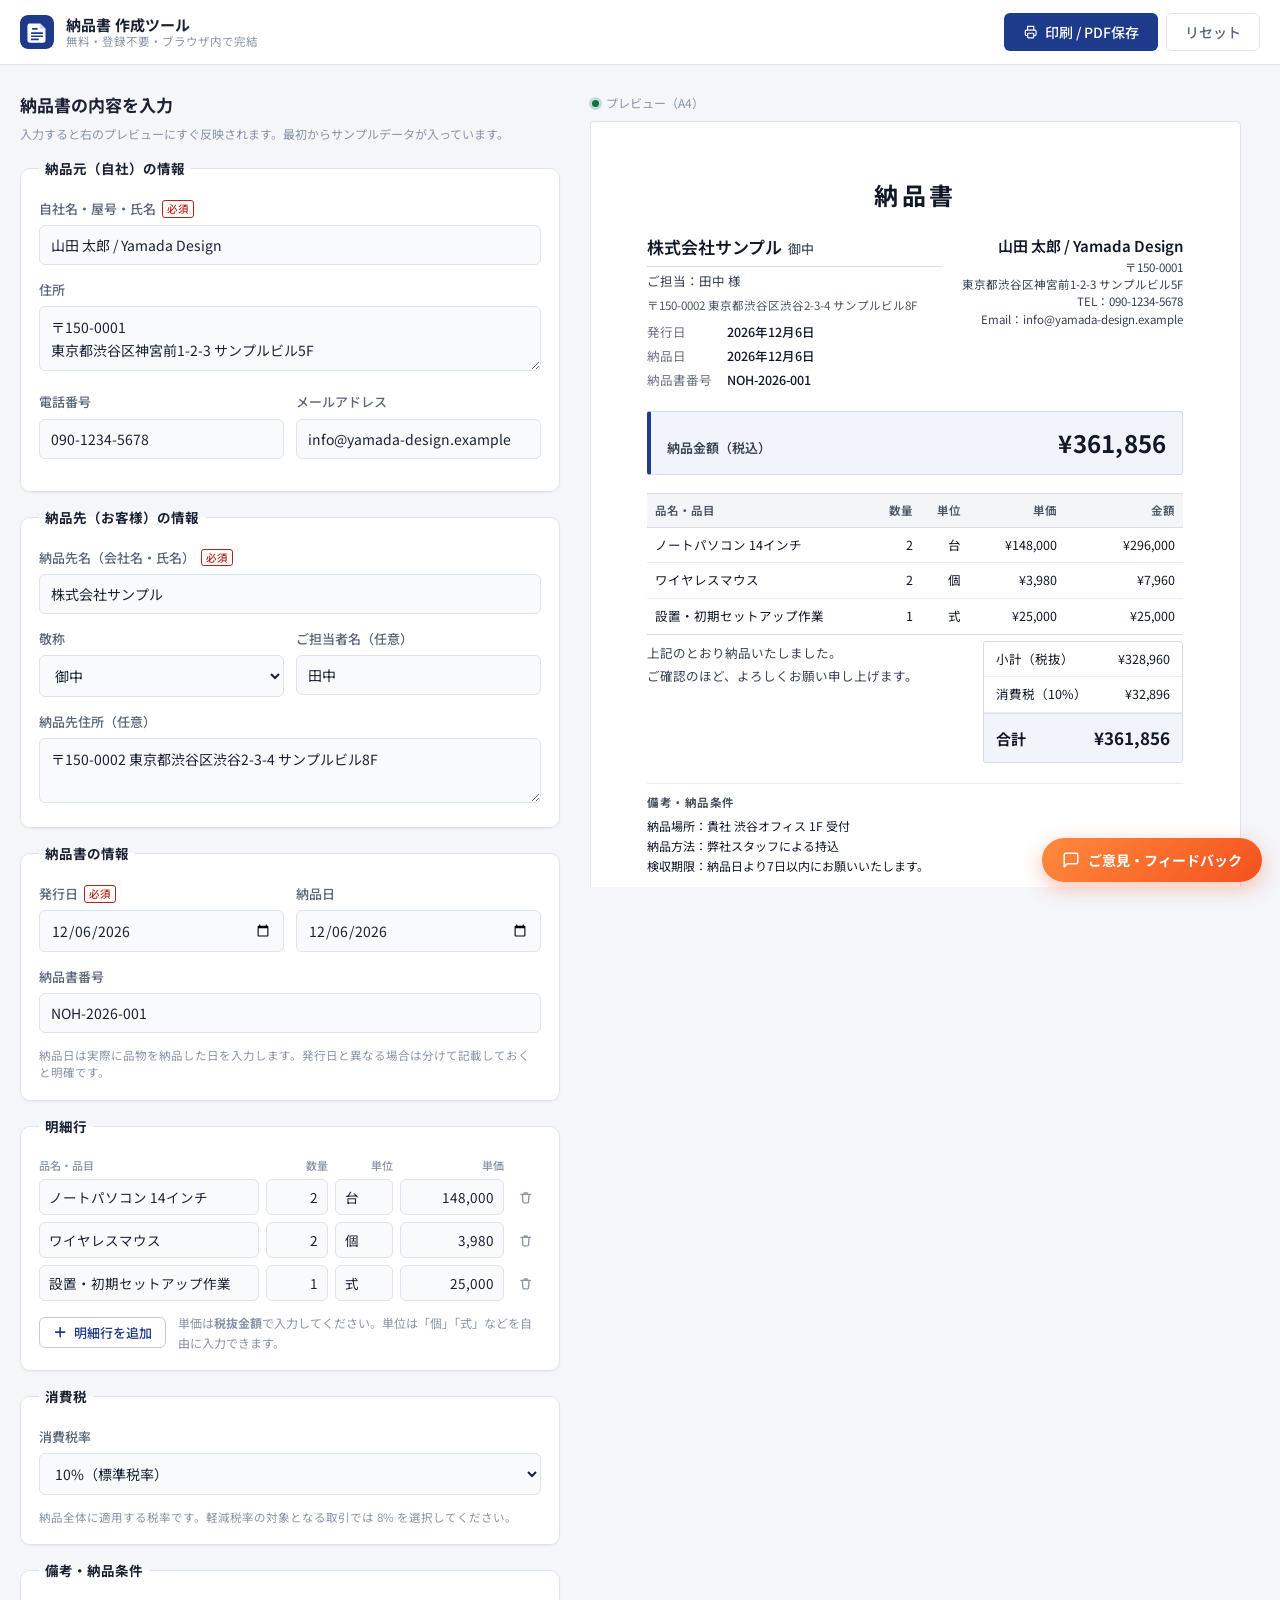
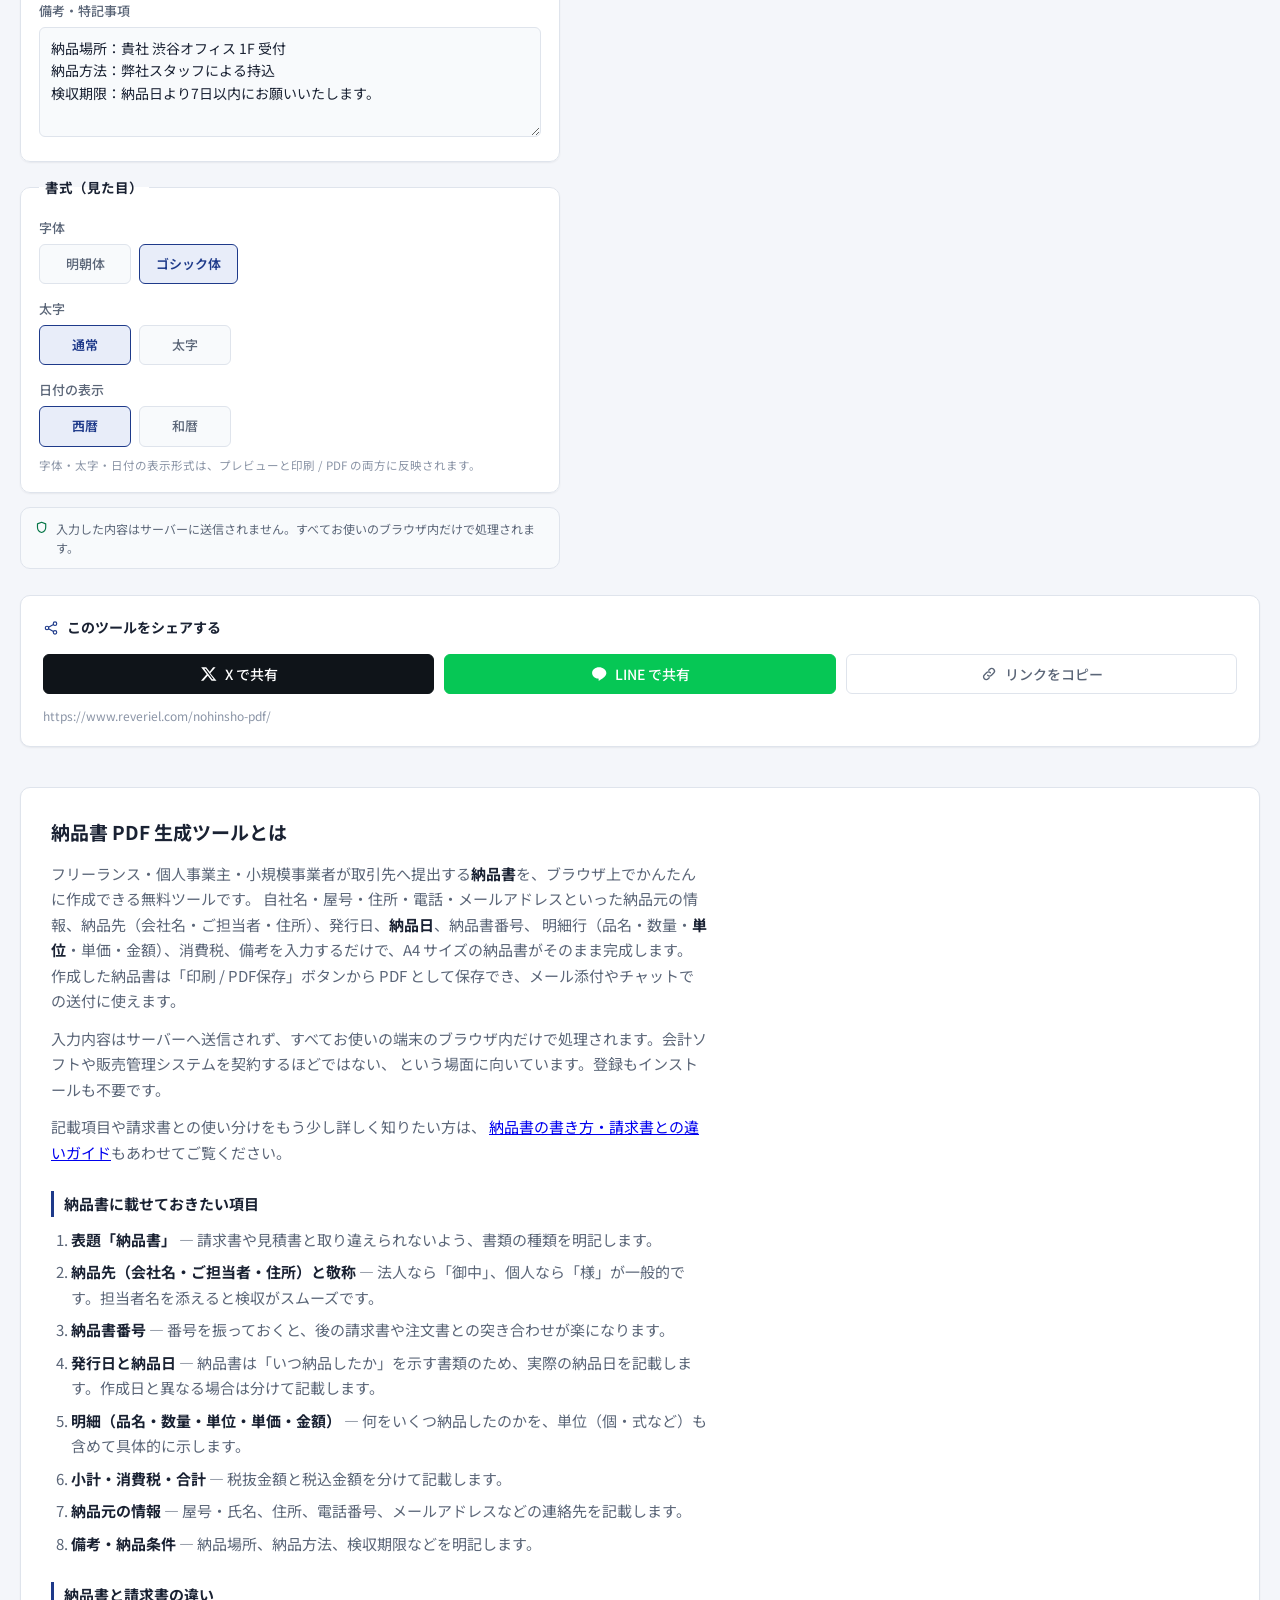
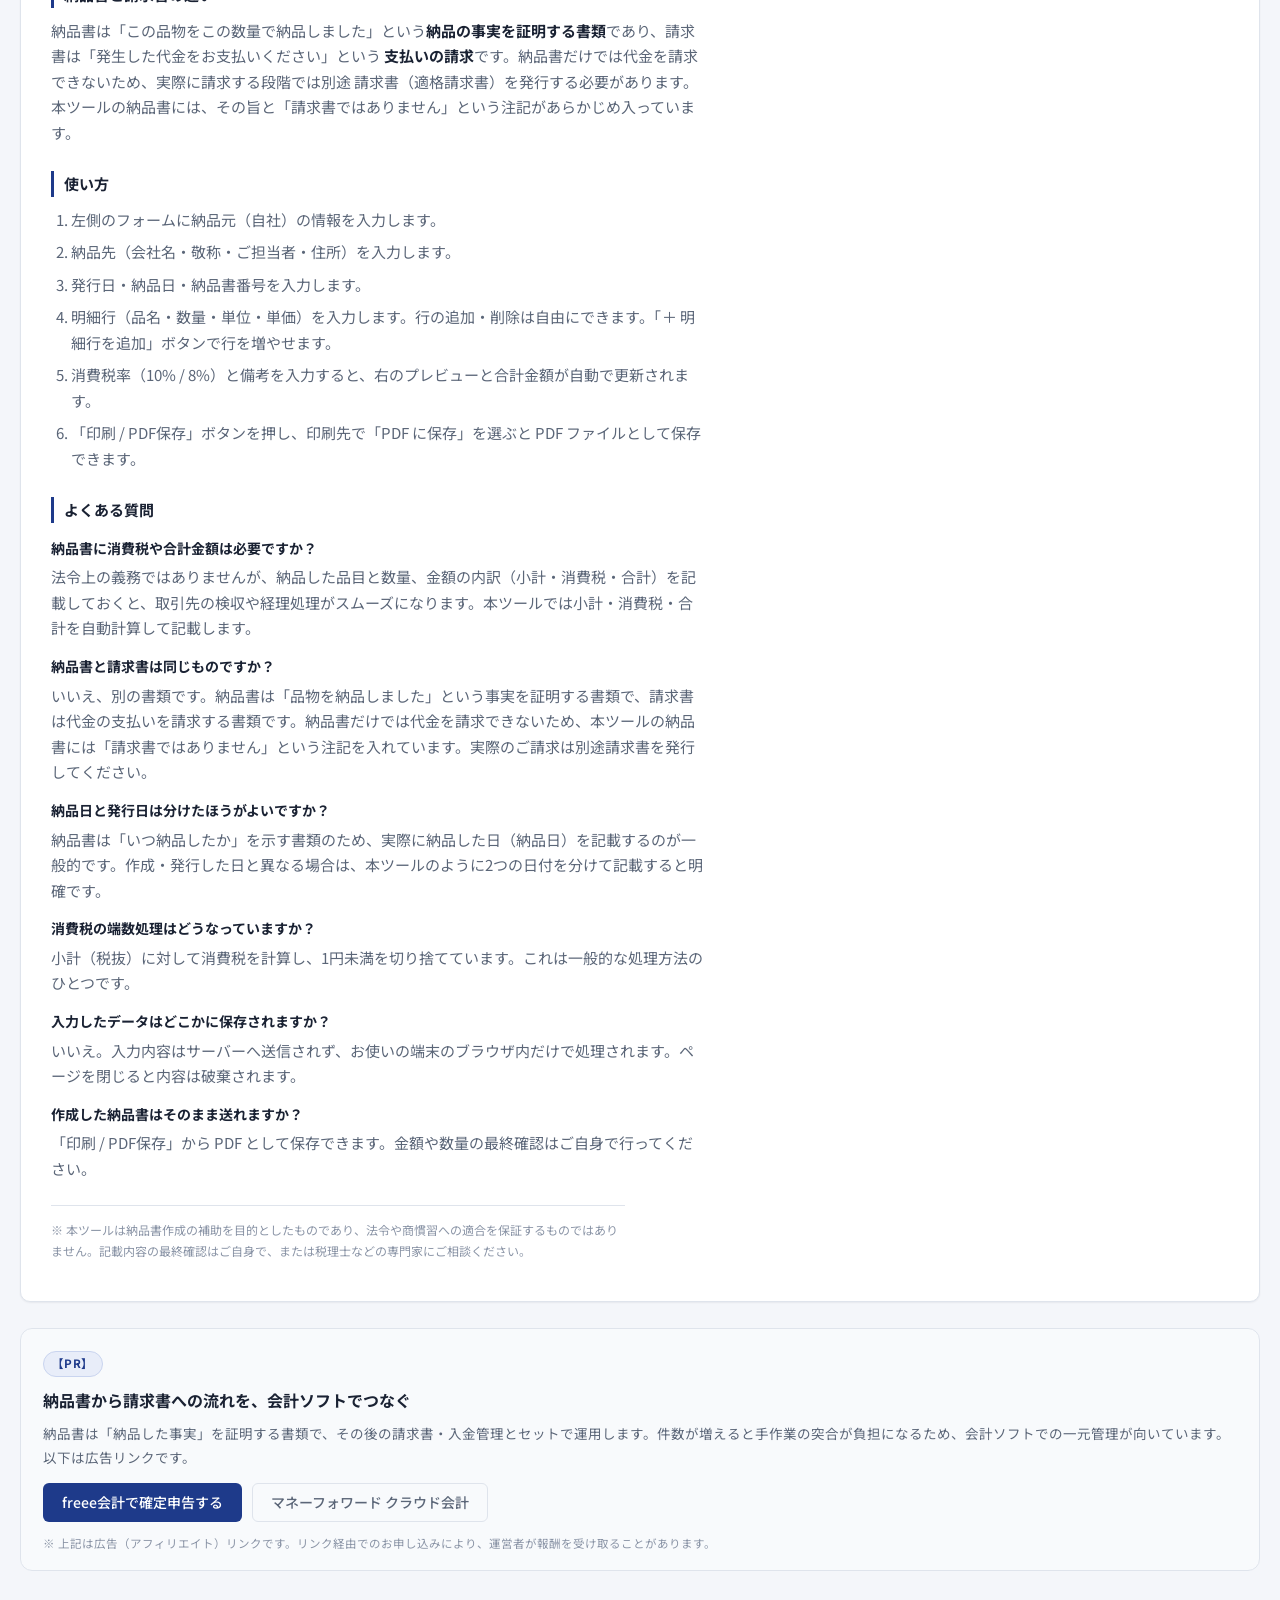
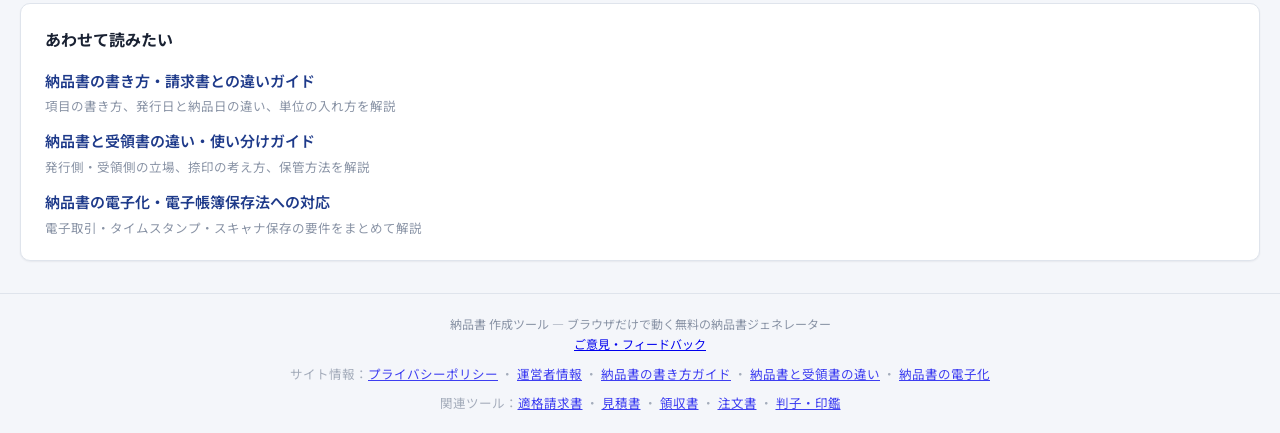
==== commit 457c185a: "収益化：【PR】会計ソフト枠と A8 Link Manager を追加" ====
--- a/index.html
+++ b/index.html
@@ -499,6 +499,24 @@
   </section>
 </main>
 
+<!-- ============ 【PR】会計ソフト（アフィリエイト） ============
+     A8 Link Manager 連携済み：提携承認後、下の広告主URLは自動的に計測URLへ変換されます。
+     日本語ページ専用（中文ページには貼らない）。 -->
+<section class="wrap pr-affiliate no-print" lang="ja" aria-labelledby="prTitle">
+  <div class="pr-box">
+    <p class="pr-badge">【PR】</p>
+    <h2 class="pr-title" id="prTitle">納品書から請求書への流れを、会計ソフトでつなぐ</h2>
+    <p class="pr-lead">納品書は「納品した事実」を証明する書類で、その後の請求書・入金管理とセットで運用します。件数が増えると手作業の突合が負担になるため、会計ソフトでの一元管理が向いています。以下は広告リンクです。</p>
+    <div class="pr-actions">
+      <a class="pr-link btn btn-primary" href="https://www.freee.co.jp/" target="_blank" rel="nofollow sponsored noopener">freee会計で確定申告する</a>
+      <a class="pr-link btn btn-ghost" href="https://biz.moneyforward.com/" target="_blank" rel="nofollow sponsored noopener">マネーフォワード クラウド会計</a>
+    </div>
+    <p class="pr-note">※ 上記は広告（アフィリエイト）リンクです。リンク経由でのお申し込みにより、運営者が報酬を受け取ることがあります。</p>
+    <img class="pr-pixel" src="[data-uri]" width="1" height="1" alt="" aria-hidden="true">
+  </div>
+</section>
+
+
 <!-- ============ あわせて読みたい（書き方ガイド） ============ -->
 <section class="seo-guide no-print" aria-label="書き方ガイド">
   <div class="wrap">
@@ -528,5 +546,9 @@
   <svg viewBox="0 0 24 24" fill="none" stroke="currentColor" stroke-width="2" stroke-linecap="round" stroke-linejoin="round" aria-hidden="true"><path d="M21 15a2 2 0 0 1-2 2H7l-4 4V5a2 2 0 0 1 2-2h14a2 2 0 0 1 2 2z"/></svg>
   <span>ご意見・フィードバック</span>
 </a>
+<script src="feedback.js" defer></script>
+<!-- A8 Link Manager：提携承認後、下の広告主URLが自動的に計測URLへ変換されます -->
+<script src="https://statics.8me.jp/a8link/a8linkmgr.js"></script>
+<script>if (typeof a8linkmgr === "function") { a8linkmgr({ "config_id": "6bNHGyHGa4qQLbQQiZks" }); }</script>
 </body>
 </html>
--- a/style.css
+++ b/style.css
@@ -972,3 +972,25 @@
   .feedback-fab { right: 14px; bottom: 14px; padding: 11px 16px; font-size: 13px; }
   .feedback-fab svg { width: 16px; height: 16px; }
 }
+
+/* ===== 【PR】アフィリエイト（会計ソフト） ===== */
+.pr-affiliate { margin-block: 26px 10px; }
+.pr-box {
+  position: relative;
+  padding: 20px 22px 18px;
+  background: var(--c-surface-2);
+  border: 1px solid var(--c-border);
+  border-radius: 12px;
+}
+.pr-badge {
+  display: inline-block; margin: 0 0 10px; padding: 2px 8px;
+  font-size: 11.5px; font-weight: 700; letter-spacing: .04em;
+  color: var(--c-accent); background: var(--c-accent-soft);
+  border: 1px solid #c9d4ef; border-radius: 999px;
+}
+.pr-title { font-size: 16px; margin: 0 0 8px; color: var(--c-text); }
+.pr-lead { margin: 0 0 14px; font-size: 13.5px; line-height: 1.75; color: var(--c-text-muted); }
+.pr-actions { display: flex; flex-wrap: wrap; gap: 10px; }
+.pr-note { margin: 12px 0 0; font-size: 11.5px; line-height: 1.6; color: var(--c-text-faint); }
+.pr-pixel { position: absolute; left: -9999px; }
+@media print { .pr-affiliate { display: none !important; } }
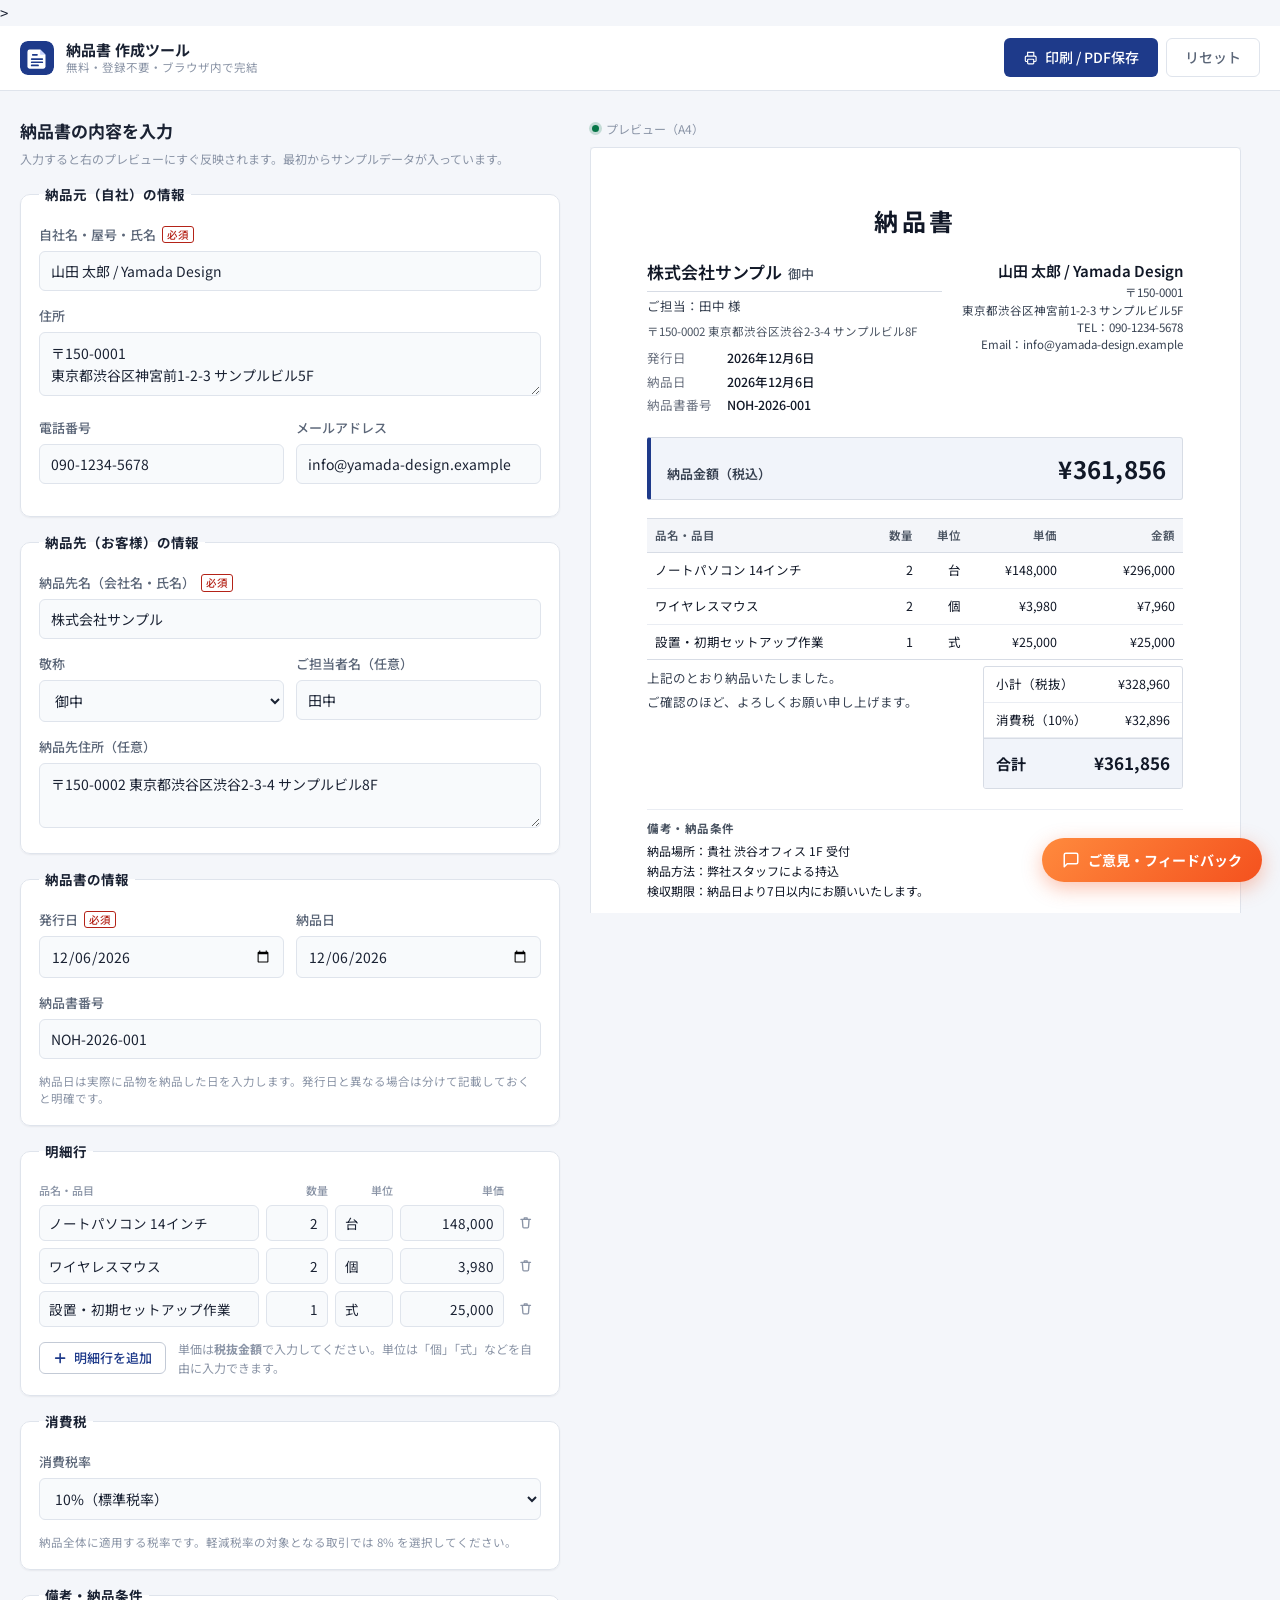
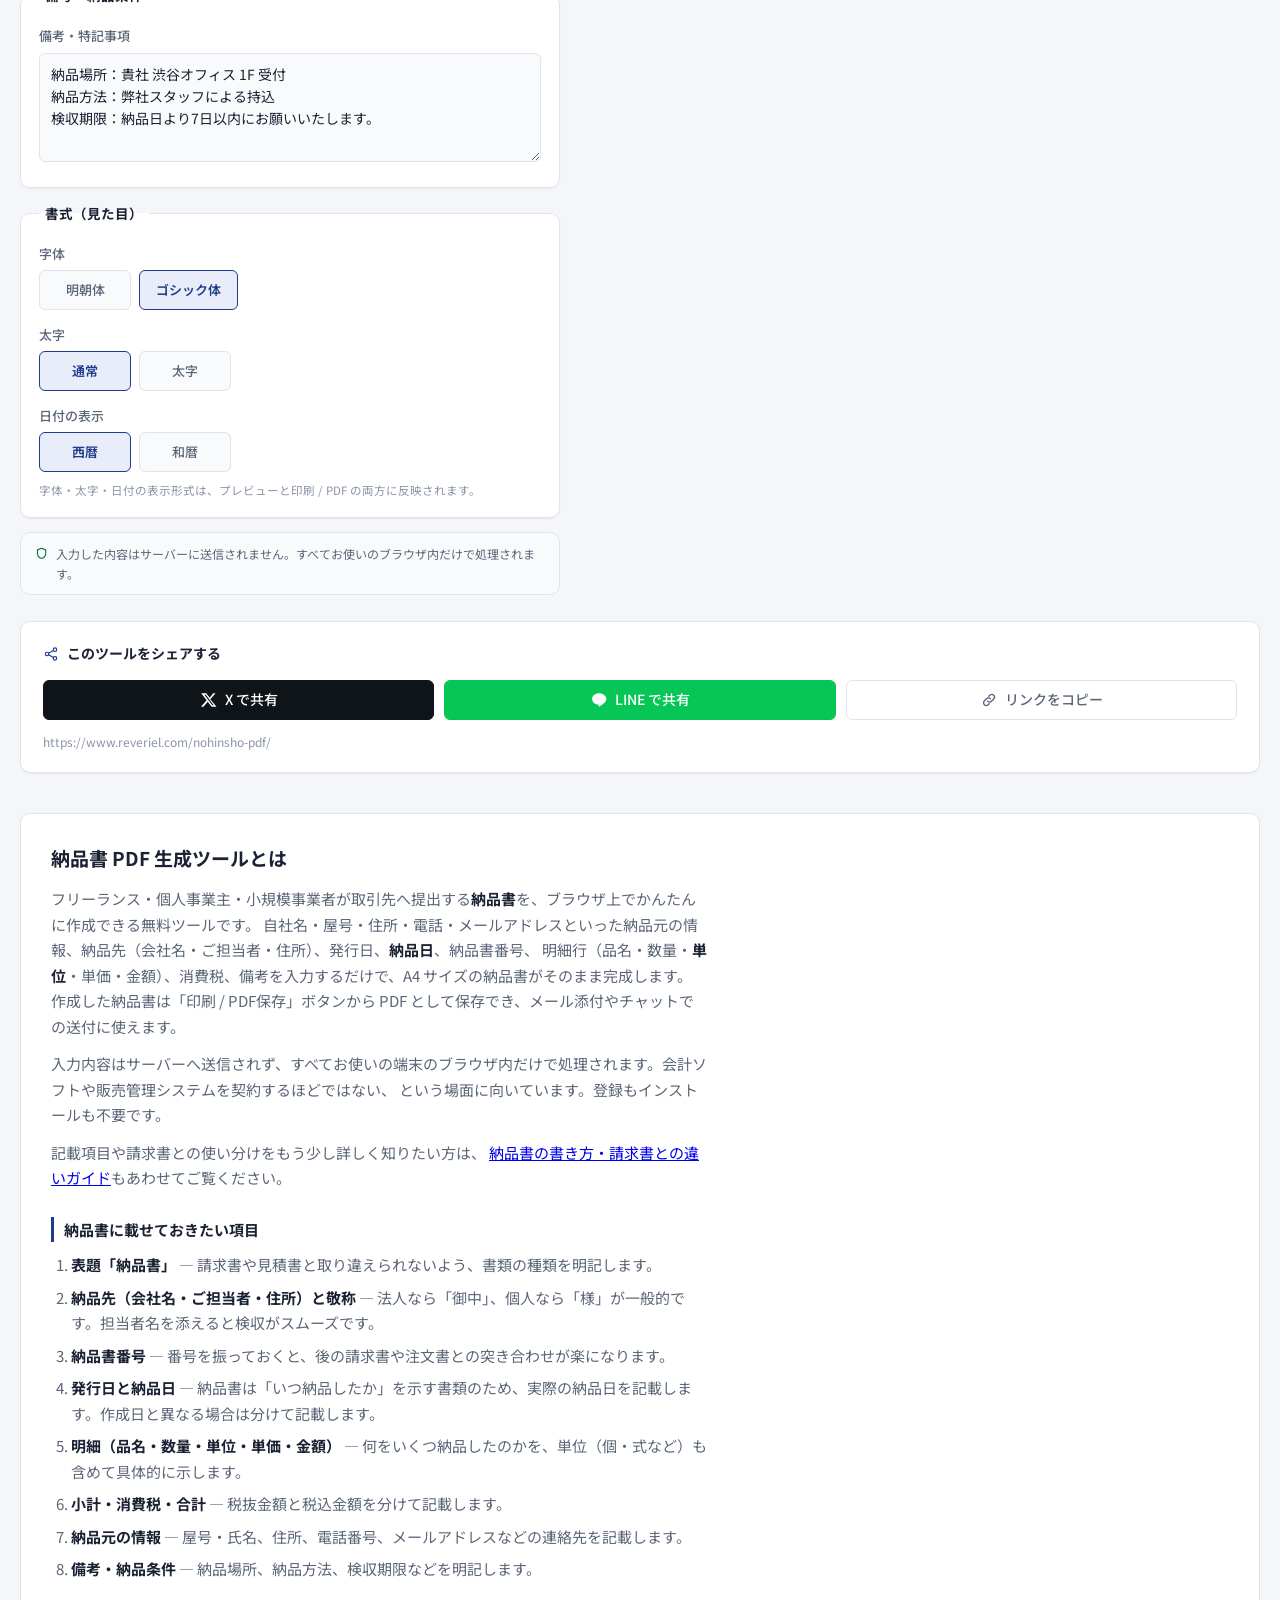
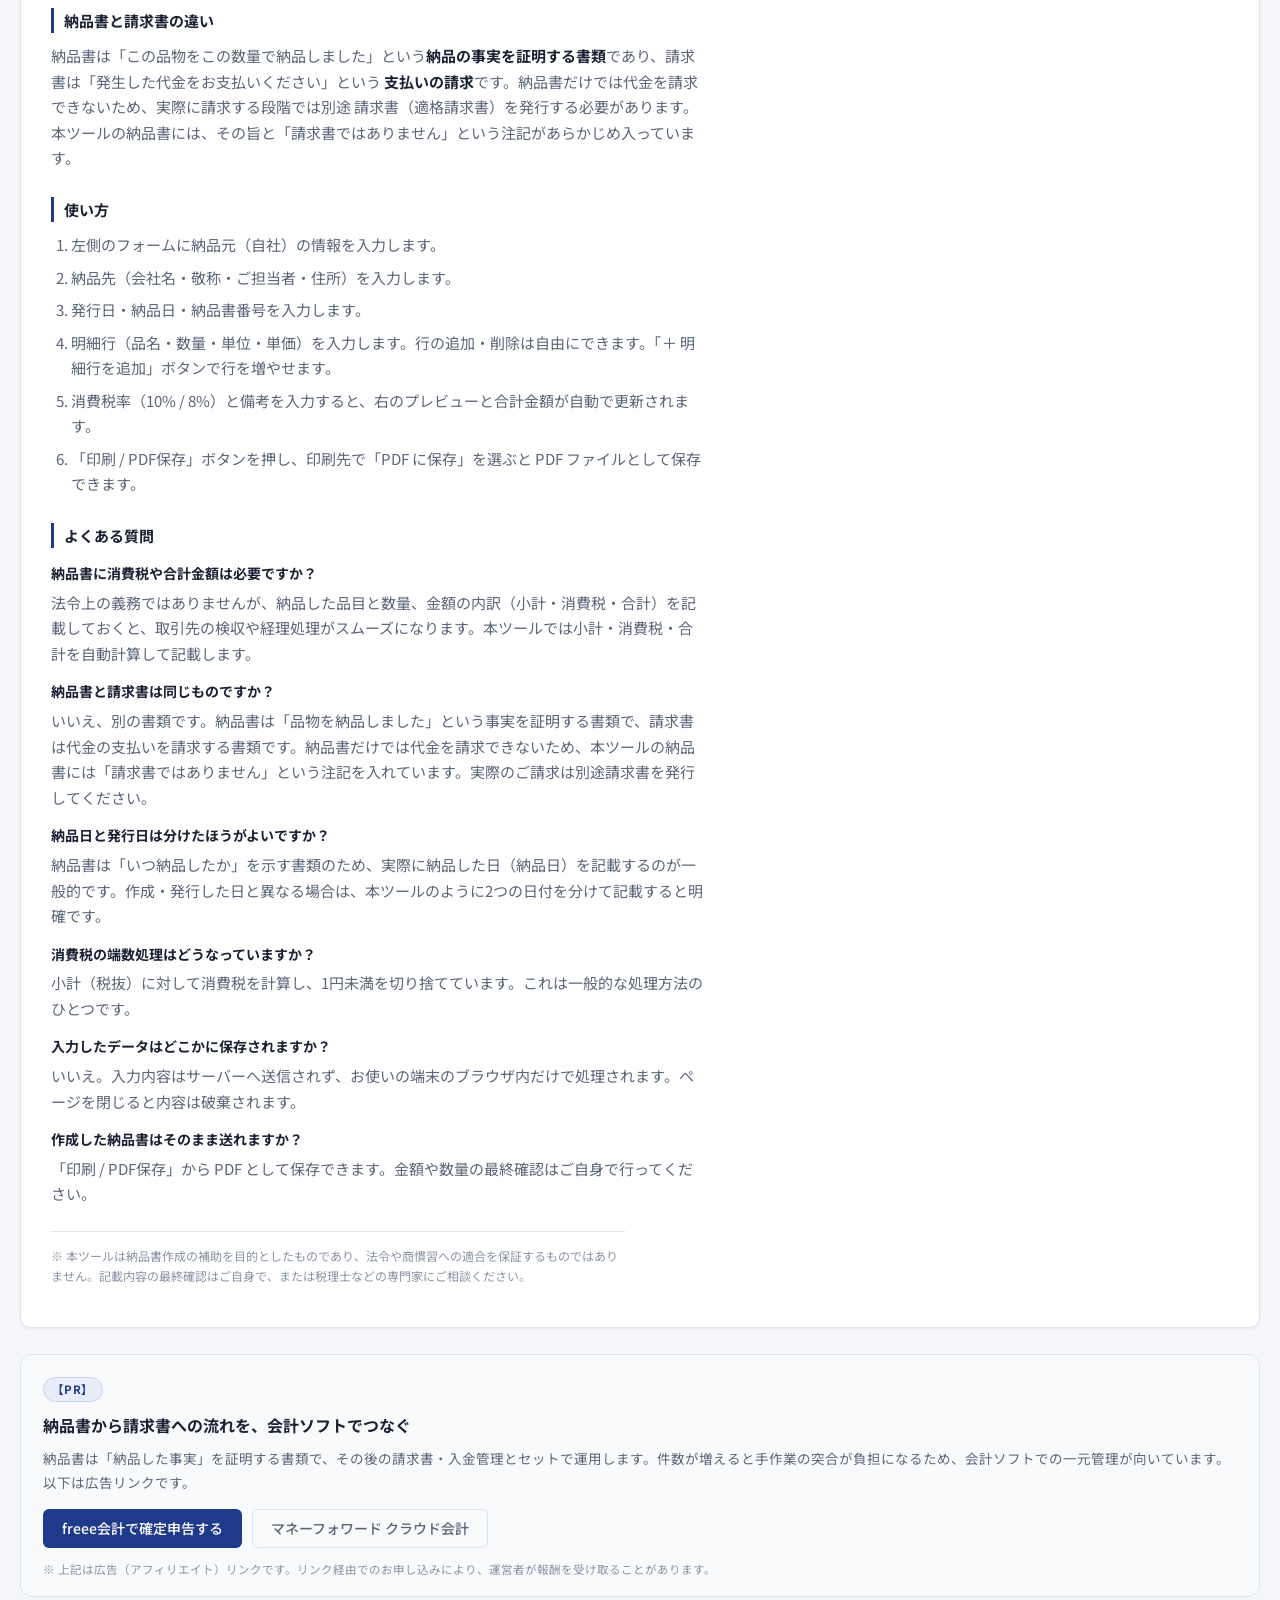
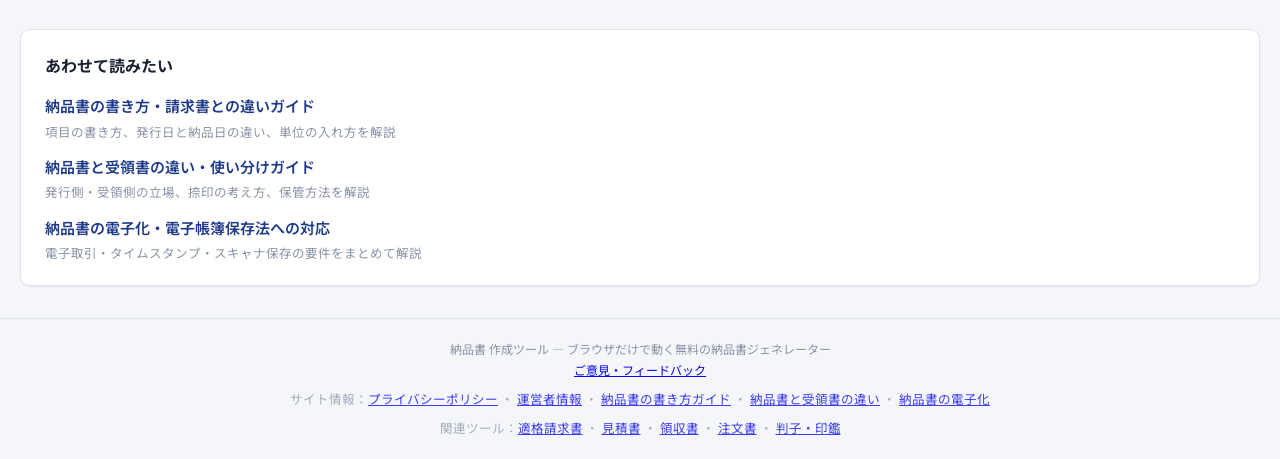
==== commit f84e5e37: "SEO：meta description を 104 文字に短縮（検索結果での切れを防ぐ）" ====
--- a/index.html
+++ b/index.html
@@ -4,7 +4,7 @@
 <meta charset="UTF-8">
 <meta name="viewport" content="width=device-width, initial-scale=1">
 <title>納品書 PDF 生成ツール｜無料・登録不要・ブラウザだけで作成</title>
-<meta name="description" content="フリーランス・個人事業主・小規模事業者向けの納品書（納品書兼請求書ではありません）を無料で作成し、PDF として保存・印刷できるツールです。発行日・納品日・納品書番号・納品先・納品元・明細（品名・数量・単位・単価・金額）・小計・消費税（10% / 8%）・備考を入力するだけで、A4 の納品書がブラウザ内で完成します。登録不要、外部送信なし。">
+<meta name="description" content="フリーランス・個人事業主向けの納品書を無料で作成し、A4のPDFとして保存・印刷できるツールです。納品日・納品先・明細・消費税（10%/8%）を入力するだけで完成。登録不要、データはブラウザ内で処理されます。">>
 <meta name="keywords" content="納品書,納品書 テンプレート,納品書 無料,納品書 PDF,納品書 書き方,個人事業主,フリーランス,納品書 フォーマット">
 <meta name="robots" content="index, follow">
 <link rel="canonical" href="https://www.reveriel.com/nohinsho-pdf/">
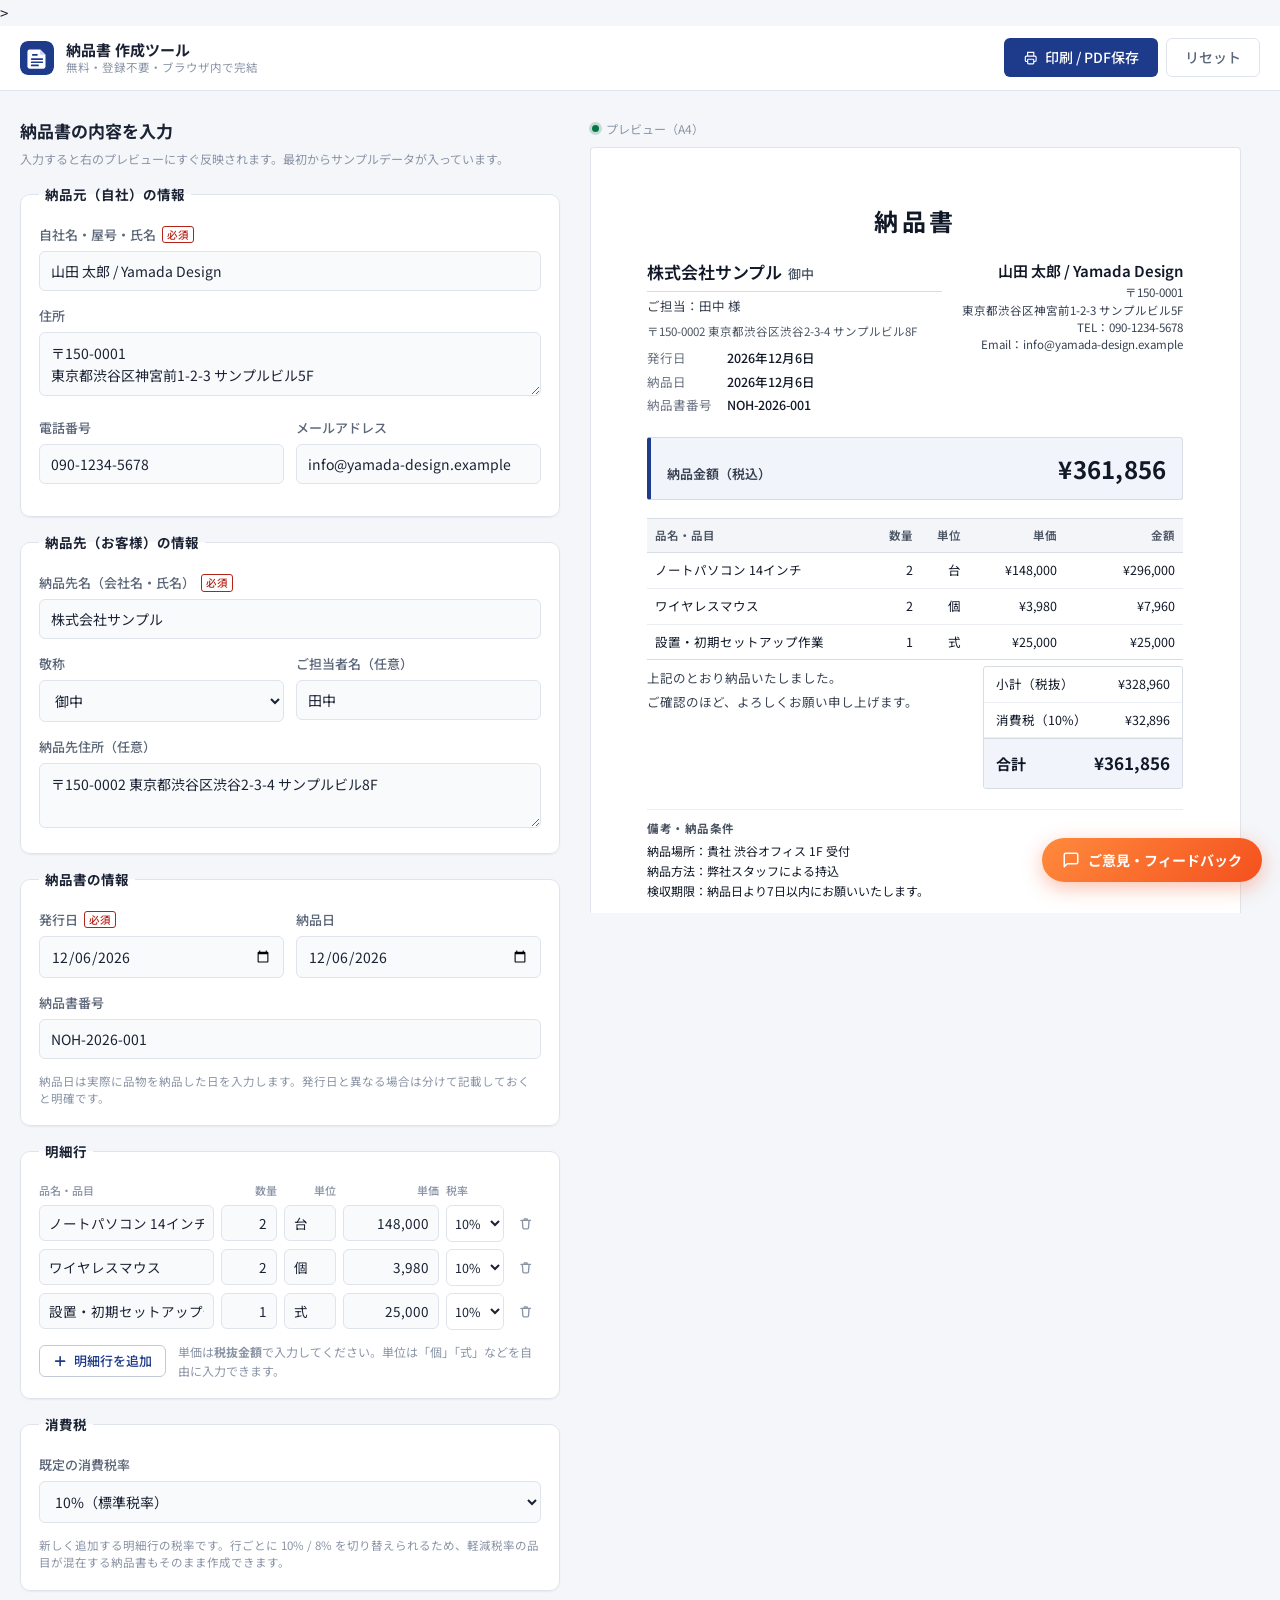
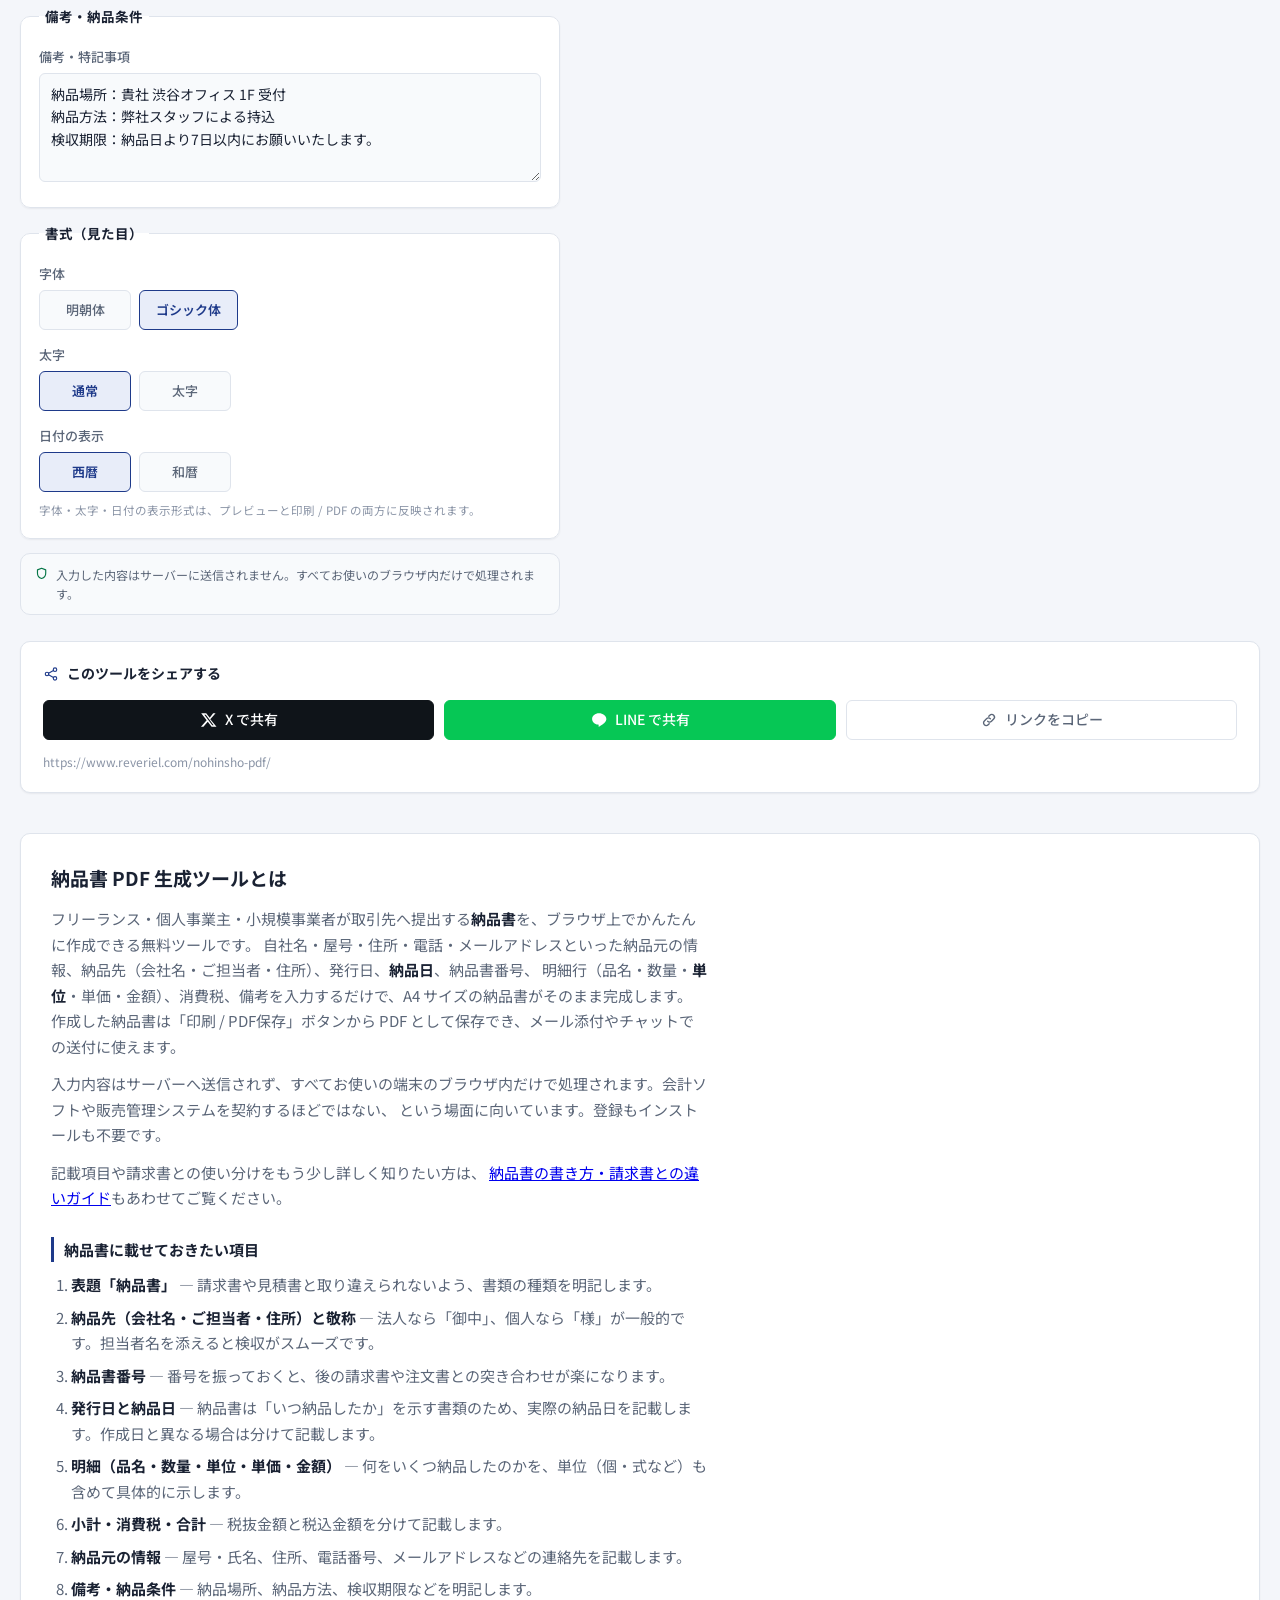
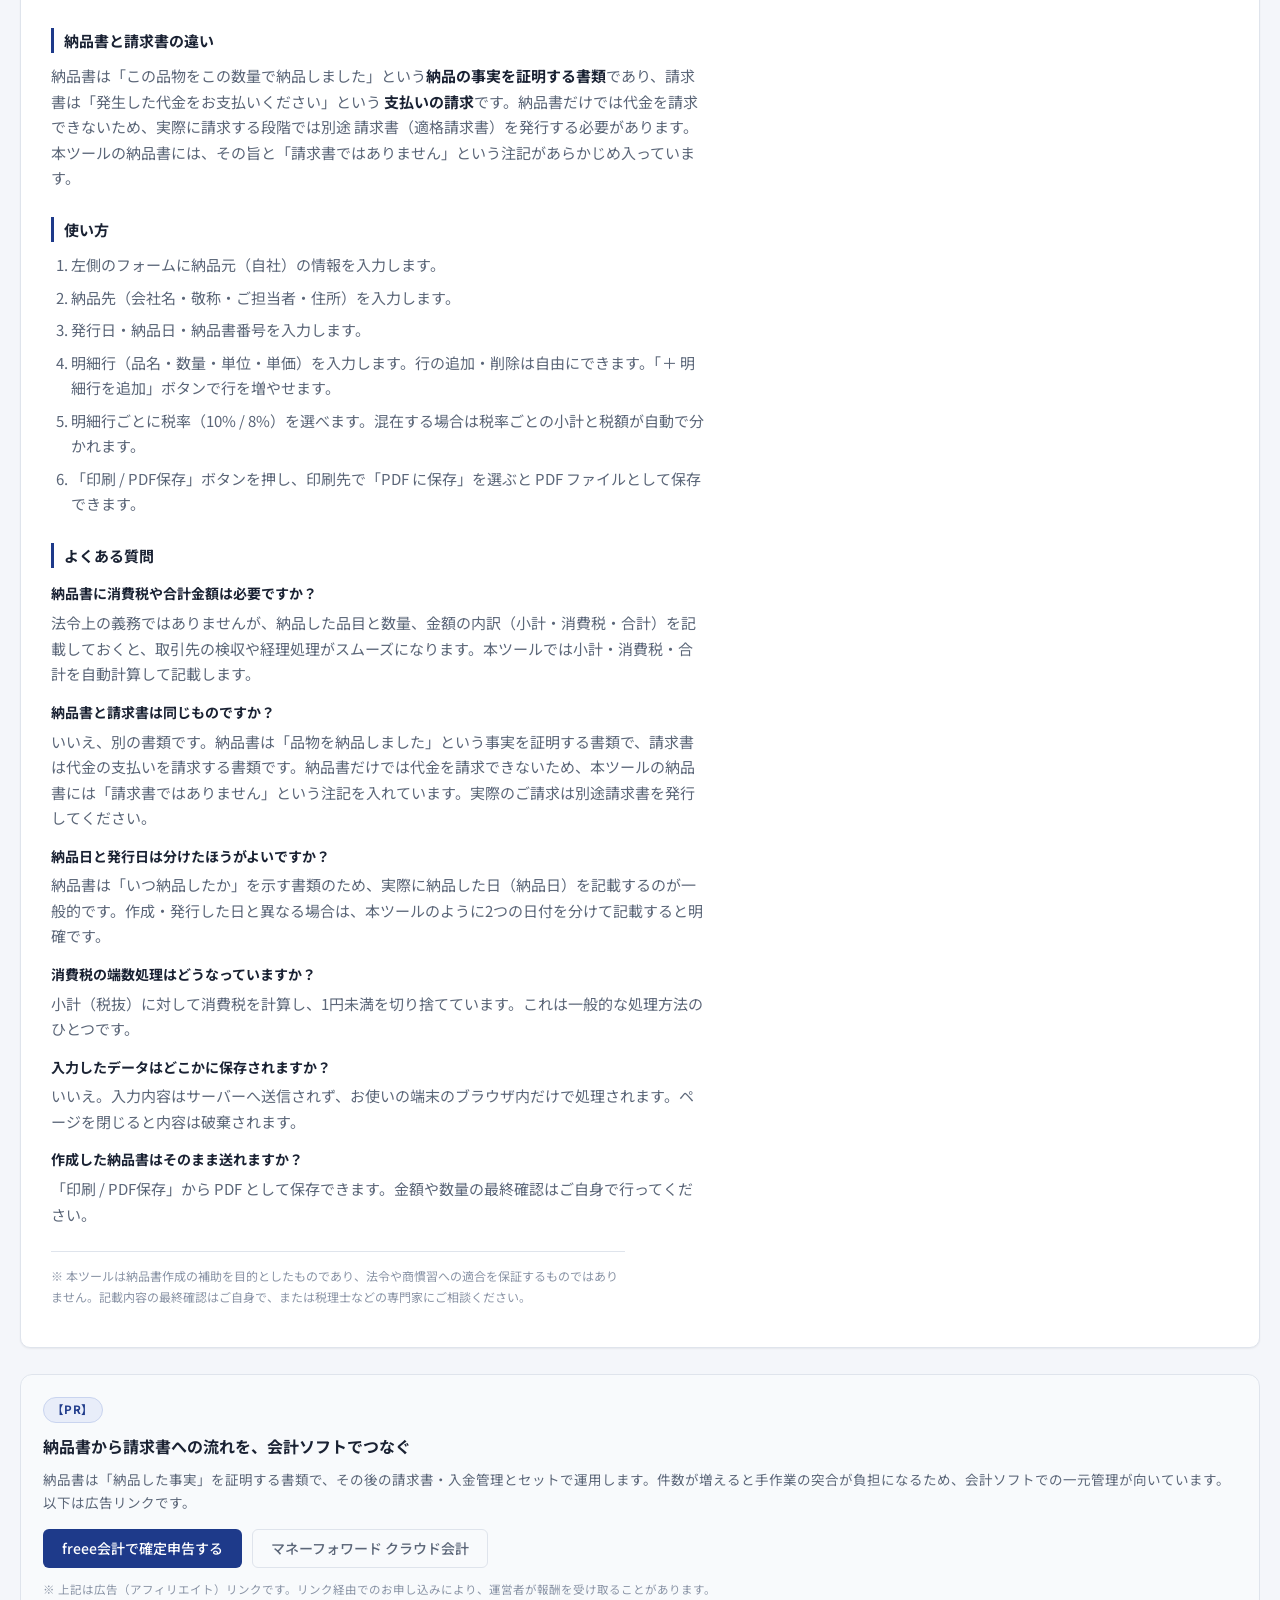
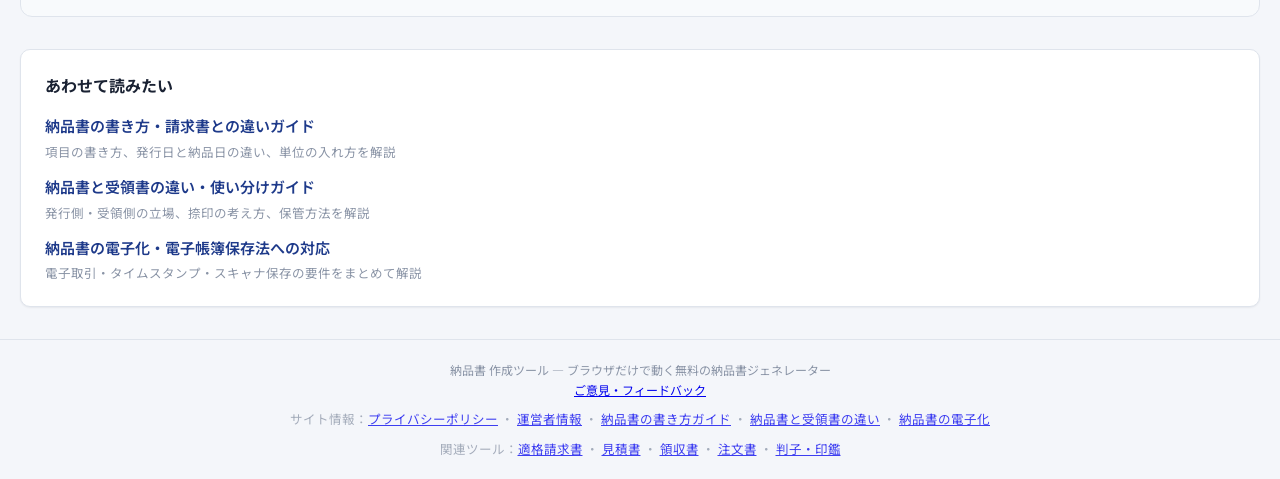
==== commit c1776f6c: "UX：明細行ごとに税率（10%/8%）を選べるようにし、税率区分ごとの小計・税額を表示する" ====
--- a/index.html
+++ b/index.html
@@ -237,6 +237,7 @@
           <span class="c-qty">数量</span>
           <span class="c-unit">単位</span>
           <span class="c-price">単価</span>
+          <span class="c-rate">税率</span>
           <span class="c-del"></span>
         </div>
 
@@ -255,13 +256,13 @@
         <legend>消費税</legend>
 
         <div class="field">
-          <label for="taxRate">消費税率</label>
+          <label for="taxRate">既定の消費税率</label>
           <select id="taxRate" name="taxRate">
             <option value="10" selected>10%（標準税率）</option>
             <option value="8">8%（軽減税率）</option>
           </select>
         </div>
-        <p class="help">納品全体に適用する税率です。軽減税率の対象となる取引では 8% を選択してください。</p>
+        <p class="help">新しく追加する明細行の税率です。行ごとに 10% / 8% を切り替えられるため、軽減税率の品目が混在する納品書もそのまま作成できます。</p>
       </fieldset>
 
       <fieldset class="card">
@@ -381,6 +382,7 @@
               <span id="pvTaxLabel">消費税（10%）</span>
               <span class="num" id="pvTaxTotal">¥0</span>
             </div>
+            <p class="tax-break" id="pvTaxBreak" hidden></p>
             <div class="sum-row sum-grand">
               <span>合計</span>
               <span class="num" id="pvGrand">¥0</span>
@@ -468,7 +470,7 @@
       <li>納品先（会社名・敬称・ご担当者・住所）を入力します。</li>
       <li>発行日・納品日・納品書番号を入力します。</li>
       <li>明細行（品名・数量・単位・単価）を入力します。行の追加・削除は自由にできます。「＋ 明細行を追加」ボタンで行を増やせます。</li>
-      <li>消費税率（10% / 8%）と備考を入力すると、右のプレビューと合計金額が自動で更新されます。</li>
+      <li>明細行ごとに税率（10% / 8%）を選べます。混在する場合は税率ごとの小計と税額が自動で分かれます。</li>
       <li>「印刷 / PDF保存」ボタンを押し、印刷先で「PDF に保存」を選ぶと PDF ファイルとして保存できます。</li>
     </ol>
 
--- a/style.css
+++ b/style.css
@@ -342,7 +342,7 @@
 .rows-head,
 .row {
   display: grid;
-  grid-template-columns: minmax(0, 1fr) 62px 58px 104px 30px;
+  grid-template-columns: minmax(0, 1fr) 56px 52px 96px 58px 30px;
   gap: 7px;
   align-items: center;
 }
@@ -353,7 +353,7 @@
 
 @media (max-width: 560px) {
   .rows-head,
-  .row { grid-template-columns: minmax(0, 1fr) 42px 42px 80px 28px; gap: 4px; }
+  .row { grid-template-columns: minmax(0, 1fr) 40px 40px 74px 54px 26px; gap: 4px; }
   .row input { padding: 6px 6px; font-size: 12.5px; }
   .rows-head { font-size: 10px; }
 }
@@ -994,3 +994,25 @@
 .pr-note { margin: 12px 0 0; font-size: 11.5px; line-height: 1.6; color: var(--c-text-faint); }
 .pr-pixel { position: absolute; left: -9999px; }
 @media print { .pr-affiliate { display: none !important; } }
+
+/* ===== モバイル：入力欄のフォントを16pxに（iOSの自動ズーム防止） ===== */
+@media (max-width: 720px) {
+  input, select, textarea { font-size: 16px !important; }
+}
+
+/* ===== 行ごとの税率 ===== */
+.i-rate {
+  width: 100%;
+  padding: 7px 4px;
+  font-size: 12.5px;
+  color: var(--c-text);
+  background: var(--c-surface);
+  border: 1px solid var(--c-border);
+  border-radius: 6px;
+}
+.tax-break {
+  margin: 4px 0 0;
+  font-size: 11.5px;
+  line-height: 1.6;
+  color: var(--c-text-muted);
+}
